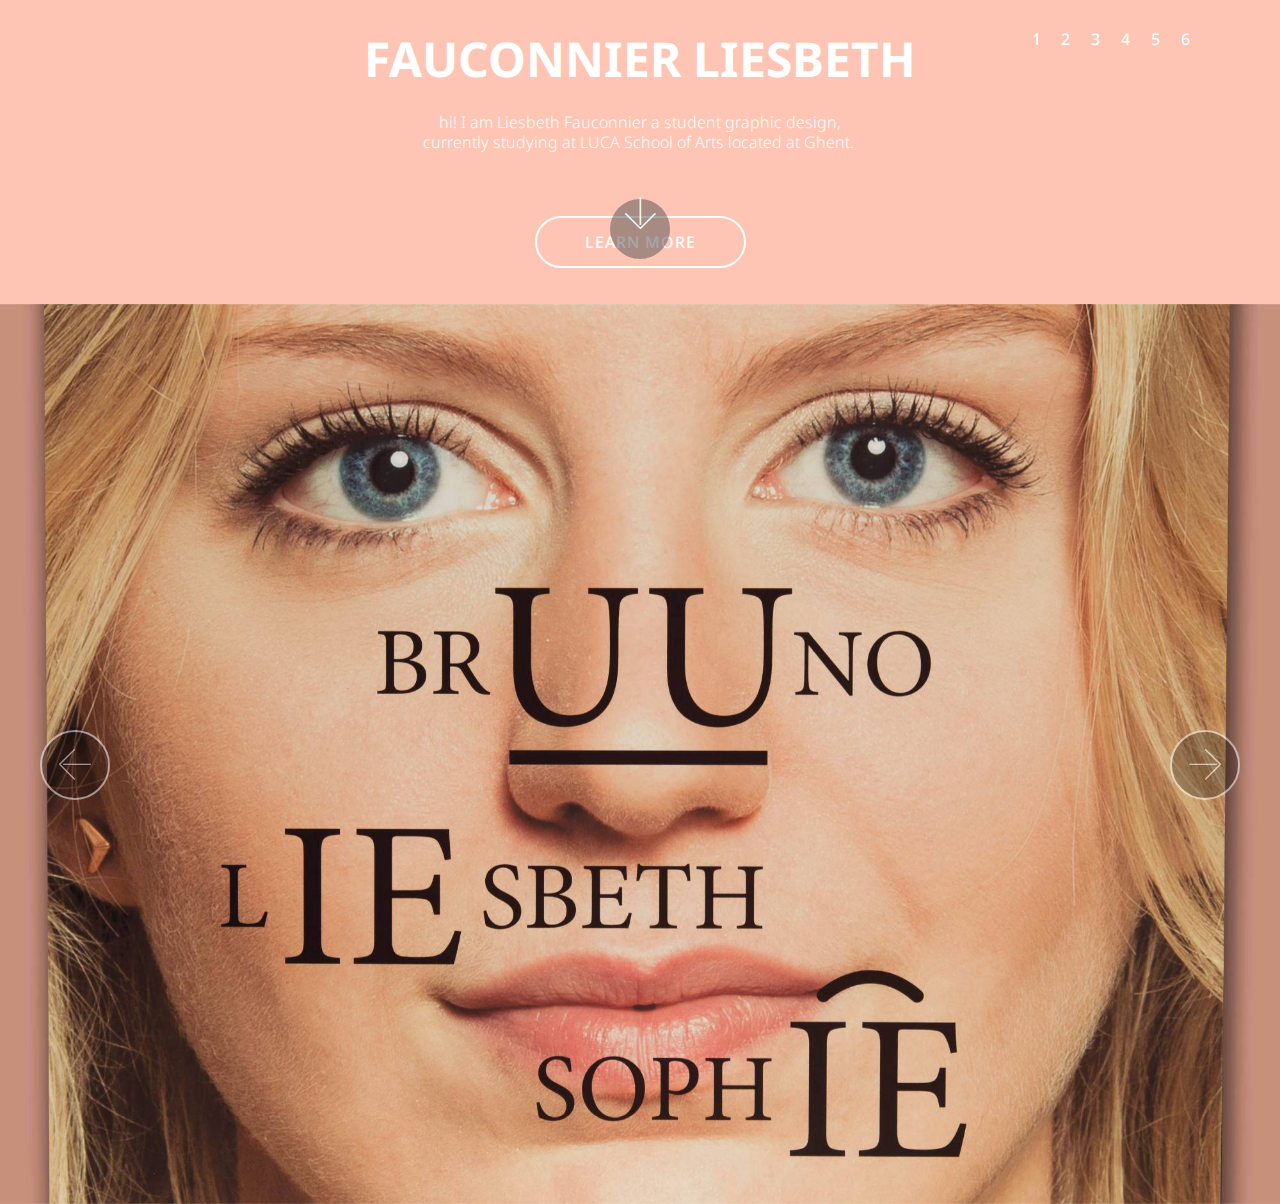
==== index.html @ c24dcfe7 "create github pages" ====
<!DOCTYPE html>
<html>
<head>
  <!-- Site made with Mobirise Website Builder v4.4.1, https://mobirise.com -->
  <meta charset="UTF-8">
  <meta http-equiv="X-UA-Compatible" content="IE=edge">
  <meta name="generator" content="Mobirise v4.4.1, mobirise.com">
  <meta name="viewport" content="width=device-width, initial-scale=1">
  <link rel="shortcut icon" href="assets/images/logo2.png" type="image/x-icon">
  <meta name="description" content="">
  <title>Home</title>
  <link rel="stylesheet" href="assets/web/assets/mobirise-icons/mobirise-icons.css">
  <link rel="stylesheet" href="assets/tether/tether.min.css">
  <link rel="stylesheet" href="assets/bootstrap/css/bootstrap.min.css">
  <link rel="stylesheet" href="assets/bootstrap/css/bootstrap-grid.min.css">
  <link rel="stylesheet" href="assets/bootstrap/css/bootstrap-reboot.min.css">
  <link rel="stylesheet" href="assets/animate.css/animate.min.css">
  <link rel="stylesheet" href="assets/dropdown/css/style.css">
  <link rel="stylesheet" href="assets/theme/css/style.css">
  <link rel="stylesheet" href="assets/mobirise/css/mbr-additional.css" type="text/css">
  
  
  
</head>
<body>
<section class="menu cid-qPySooYrEu" once="menu" id="menu2-2s" data-rv-view="5047">

    

    <nav class="navbar navbar-expand beta-menu navbar-dropdown align-items-center navbar-fixed-top navbar-toggleable-sm bg-color transparent">
        <button class="navbar-toggler navbar-toggler-right" type="button" data-toggle="collapse" data-target="#navbarSupportedContent" aria-controls="navbarSupportedContent" aria-expanded="false" aria-label="Toggle navigation">
            <div class="hamburger">
                <span></span>
                <span></span>
                <span></span>
                <span></span>
            </div>
        </button>
        <div class="menu-logo">
            <div class="navbar-brand">
                
                
            </div>
        </div>
        <div class="collapse navbar-collapse" id="navbarSupportedContent">
            <ul class="navbar-nav nav-dropdown nav-right navbar-nav-top-padding" data-app-modern-menu="true"><li class="nav-item">
                    <a class="nav-link link text-white display-4" href="https://mobirise.com">
                        1<br>
                    </a>
                </li><li class="nav-item"><a class="nav-link link text-white display-4" href="https://mobirise.com">
                        2<br>
                    </a></li><li class="nav-item"><a class="nav-link link text-white display-4" href="https://mobirise.com">
                        3<br>
                    </a></li><li class="nav-item"><a class="nav-link link text-white display-4" href="https://mobirise.com">
                        4
                    </a></li><li class="nav-item"><a class="nav-link link text-white display-4" href="https://mobirise.com">
                        5
                    </a></li><li class="nav-item"><a class="nav-link link text-white display-4" href="https://mobirise.com">
                        6<br>
                    </a></li></ul>
            
        </div>
    </nav>
</section>

<section class="engine"><a href="https://mobirise.co/f">bootstrap builder</a></section><section class="cid-qF0Z42wJJO" id="header2-15" data-rv-view="5029">

    

    

    <div class="container align-center">
        <div class="row justify-content-md-center">
            <div class="mbr-white col-md-10">
                <h1 class="mbr-section-title mbr-bold pb-3 mbr-fonts-style display-2">FAUCONNIER LIESBETH</h1>
                <h3 class="mbr-section-subtitle align-center mbr-light pb-3 mbr-fonts-style display-7">hi! I am Liesbeth Fauconnier a student graphic design,<br> currently studying at LUCA School of Arts located at Ghent.&nbsp;</h3>
                <p class="mbr-text pb-3 mbr-fonts-style display-7"></p>
                <div class="mbr-section-btn"><a class="btn btn-md btn-white-outline display-4" href="https://www.flickr.com/photos/156283811@N04/albums/72157694709828784" target="_blank">LEARN MORE</a></div>
            </div>
        </div>
    </div>
    <div class="mbr-arrow hidden-sm-down" aria-hidden="true">
        <a href="#next">
            <i class="mbri-down mbr-iconfont"></i>
        </a>
    </div>
</section>

<section class="carousel slide cid-qF0RZaVipR" data-interval="false" id="slider1-y" data-rv-view="5032">

    

    <div class="full-screen"><div class="mbr-slider slide carousel" data-pause="true" data-keyboard="false" data-ride="false" data-interval="false"><div class="carousel-inner" role="listbox"><div class="carousel-item slider-fullscreen-image" data-bg-video-slide="false" style="background-image: url(assets/images/-mg-9964-copy-2000x1333.jpg);"><div class="container container-slide"><div class="image_wrapper"><div class="mbr-overlay"></div><img src="assets/images/-mg-9964-copy-2000x1333.jpg"><div class="carousel-caption justify-content-center"><div class="col-10 align-left"><h2 class="mbr-fonts-style display-2">TRIPLYCH</h2><p class="lead mbr-text mbr-fonts-style display-7">Project 1—1st bachelor
We had to find a link that connected our group. Something we had in common or not at all it could be a trade, habbit, place.. And make a triplych about it. We found a link amongst our accents. All three of us are from diffrent regions in Belgium. Wich led us to pronouncnig each others names differently. We played with different ways of typography to highlight the accents we pronoucend 


diffrent in ours dilalects. We chose for an upclose 
frontal portrait to make a strong connection with our public. At the top of each poster we placed our regions so people could understand and try to pronounce the names like we do. We feel that our design activates the viewer and take part in the design.&nbsp;</p></div></div></div></div></div><div class="carousel-item slider-fullscreen-image active" data-bg-video-slide="false" style="background-image: url(assets/images/-mg-9955-copy-2000x3000.jpg);"><div class="container container-slide"><div class="image_wrapper"><img src="assets/images/-mg-9955-copy-2000x3000.jpg"><div class="carousel-caption justify-content-center"><div class="col-10 align-left"></div></div></div></div></div><div class="carousel-item slider-fullscreen-image" data-bg-video-slide="false" style="background-image: url(assets/images/-mg-9956-copy-2000x3000.jpg);"><div class="container container-slide"><div class="image_wrapper"><img src="assets/images/-mg-9956-copy-2000x3000.jpg"><div class="carousel-caption justify-content-center"><div class="col-10 align-right"></div></div></div></div></div><div class="carousel-item slider-fullscreen-image" data-bg-video-slide="false" style="background-image: url(assets/images/-mg-9957-copy-2000x3000.jpg);"><div class="container container-slide"><div class="image_wrapper"><img src="assets/images/-mg-9957-copy-2000x3000.jpg"><div class="carousel-caption justify-content-center"><div class="col-10 align-right"></div></div></div></div></div></div><a data-app-prevent-settings="" class="carousel-control carousel-control-prev" role="button" data-slide="prev" href="#slider1-y"><span aria-hidden="true" class="mbri-left mbr-iconfont"></span><span class="sr-only">Previous</span></a><a data-app-prevent-settings="" class="carousel-control carousel-control-next" role="button" data-slide="next" href="#slider1-y"><span aria-hidden="true" class="mbri-right mbr-iconfont"></span><span class="sr-only">Next</span></a></div></div>

</section>


  <script src="assets/web/assets/jquery/jquery.min.js"></script>
  <script src="assets/popper/popper.min.js"></script>
  <script src="assets/tether/tether.min.js"></script>
  <script src="assets/bootstrap/js/bootstrap.min.js"></script>
  <script src="assets/smooth-scroll/smooth-scroll.js"></script>
  <script src="assets/viewport-checker/jquery.viewportchecker.js"></script>
  <script src="assets/touch-swipe/jquery.touch-swipe.min.js"></script>
  <script src="assets/jquery-mb-vimeo_player/jquery.mb.vimeo_player.js"></script>
  <script src="assets/dropdown/js/script.min.js"></script>
  <script src="assets/bootstrap-carousel-swipe/bootstrap-carousel-swipe.js"></script>
  <script src="assets/jquery-mb-ytplayer/jquery.mb.ytplayer.min.js"></script>
  <script src="assets/theme/js/script.js"></script>
  <script src="assets/mobirise-slider-video/script.js"></script>
  
  
 <div id="scrollToTop" class="scrollToTop mbr-arrow-up"><a style="text-align: center;"><i class="mbri-down mbr-iconfont"></i></a></div>
    <input name="animation" type="hidden">
  </body>
</html>
---- assets/web/assets/mobirise-icons/mobirise-icons.css ----
@font-face {
  font-family: 'MobiriseIcons';
  src:  url('mobirise-icons.eot?spat4u');
  src:  url('mobirise-icons.eot?spat4u#iefix') format('embedded-opentype'),
    url('mobirise-icons.ttf?spat4u') format('truetype'),
    url('mobirise-icons.woff?spat4u') format('woff'),
    url('mobirise-icons.svg?spat4u#MobiriseIcons') format('svg');
  font-weight: normal;
  font-style: normal;
}

[class^="mbri-"], [class*=" mbri-"] {
  /* use !important to prevent issues with browser extensions that change fonts */
  font-family: MobiriseIcons !important;
  speak: none;
  font-style: normal;
  font-weight: normal;
  font-variant: normal;
  text-transform: none;
  line-height: 1;

  /* Better Font Rendering =========== */
  -webkit-font-smoothing: antialiased;
  -moz-osx-font-smoothing: grayscale;
}

.mbri-add-submenu:before {
  content: "\e900";
}
.mbri-alert:before {
  content: "\e901";
}
.mbri-align-center:before {
  content: "\e902";
}
.mbri-align-justify:before {
  content: "\e903";
}
.mbri-align-left:before {
  content: "\e904";
}
.mbri-align-right:before {
  content: "\e905";
}
.mbri-android:before {
  content: "\e906";
}
.mbri-apple:before {
  content: "\e907";
}
.mbri-arrow-down:before {
  content: "\e908";
}
.mbri-arrow-next:before {
  content: "\e909";
}
.mbri-arrow-prev:before {
  content: "\e90a";
}
.mbri-arrow-up:before {
  content: "\e90b";
}
.mbri-bold:before {
  content: "\e90c";
}
.mbri-bookmark:before {
  content: "\e90d";
}
.mbri-bootstrap:before {
  content: "\e90e";
}
.mbri-briefcase:before {
  content: "\e90f";
}
.mbri-browse:before {
  content: "\e910";
}
.mbri-bulleted-list:before {
  content: "\e911";
}
.mbri-calendar:before {
  content: "\e912";
}
.mbri-camera:before {
  content: "\e913";
}
.mbri-cart-add:before {
  content: "\e914";
}
.mbri-cart-full:before {
  content: "\e915";
}
.mbri-cash:before {
  content: "\e916";
}
.mbri-change-style:before {
  content: "\e917";
}
.mbri-chat:before {
  content: "\e918";
}
.mbri-clock:before {
  content: "\e919";
}
.mbri-close:before {
  content: "\e91a";
}
.mbri-cloud:before {
  content: "\e91b";
}
.mbri-code:before {
  content: "\e91c";
}
.mbri-contact-form:before {
  content: "\e91d";
}
.mbri-credit-card:before {
  content: "\e91e";
}
.mbri-cursor-click:before {
  content: "\e91f";
}
.mbri-cust-feedback:before {
  content: "\e920";
}
.mbri-database:before {
  content: "\e921";
}
.mbri-delivery:before {
  content: "\e922";
}
.mbri-desktop:before {
  content: "\e923";
}
.mbri-devices:before {
  content: "\e924";
}
.mbri-down:before {
  content: "\e925";
}
.mbri-download:before {
  content: "\e989";
}
.mbri-drag-n-drop:before {
  content: "\e927";
}
.mbri-drag-n-drop2:before {
  content: "\e928";
}
.mbri-edit:before {
  content: "\e929";
}
.mbri-edit2:before {
  content: "\e92a";
}
.mbri-error:before {
  content: "\e92b";
}
.mbri-extension:before {
  content: "\e92c";
}
.mbri-features:before {
  content: "\e92d";
}
.mbri-file:before {
  content: "\e92e";
}
.mbri-flag:before {
  content: "\e92f";
}
.mbri-folder:before {
  content: "\e930";
}
.mbri-gift:before {
  content: "\e931";
}
.mbri-github:before {
  content: "\e932";
}
.mbri-globe:before {
  content: "\e933";
}
.mbri-globe-2:before {
  content: "\e934";
}
.mbri-growing-chart:before {
  content: "\e935";
}
.mbri-hearth:before {
  content: "\e936";
}
.mbri-help:before {
  content: "\e937";
}
.mbri-home:before {
  content: "\e938";
}
.mbri-hot-cup:before {
  content: "\e939";
}
.mbri-idea:before {
  content: "\e93a";
}
.mbri-image-gallery:before {
  content: "\e93b";
}
.mbri-image-slider:before {
  content: "\e93c";
}
.mbri-info:before {
  content: "\e93d";
}
.mbri-italic:before {
  content: "\e93e";
}
.mbri-key:before {
  content: "\e93f";
}
.mbri-laptop:before {
  content: "\e940";
}
.mbri-layers:before {
  content: "\e941";
}
.mbri-left-right:before {
  content: "\e942";
}
.mbri-left:before {
  content: "\e943";
}
.mbri-letter:before {
  content: "\e944";
}
.mbri-like:before {
  content: "\e945";
}
.mbri-link:before {
  content: "\e946";
}
.mbri-lock:before {
  content: "\e947";
}
.mbri-login:before {
  content: "\e948";
}
.mbri-logout:before {
  content: "\e949";
}
.mbri-magic-stick:before {
  content: "\e94a";
}
.mbri-map-pin:before {
  content: "\e94b";
}
.mbri-menu:before {
  content: "\e94c";
}
.mbri-mobile:before {
  content: "\e94d";
}
.mbri-mobile2:before {
  content: "\e94e";
}
.mbri-mobirise:before {
  content: "\e94f";
}
.mbri-more-horizontal:before {
  content: "\e950";
}
.mbri-more-vertical:before {
  content: "\e951";
}
.mbri-music:before {
  content: "\e952";
}
.mbri-new-file:before {
  content: "\e953";
}
.mbri-numbered-list:before {
  content: "\e954";
}
.mbri-opened-folder:before {
  content: "\e955";
}
.mbri-pages:before {
  content: "\e956";
}
.mbri-paper-plane:before {
  content: "\e957";
}
.mbri-paperclip:before {
  content: "\e958";
}
.mbri-photo:before {
  content: "\e959";
}
.mbri-photos:before {
  content: "\e95a";
}
.mbri-pin:before {
  content: "\e95b";
}
.mbri-play:before {
  content: "\e95c";
}
.mbri-plus:before {
  content: "\e95d";
}
.mbri-preview:before {
  content: "\e95e";
}
.mbri-print:before {
  content: "\e95f";
}
.mbri-protect:before {
  content: "\e960";
}
.mbri-question:before {
  content: "\e961";
}
.mbri-quote-left:before {
  content: "\e962";
}
.mbri-quote-right:before {
  content: "\e963";
}
.mbri-refresh:before {
  content: "\e964";
}
.mbri-responsive:before {
  content: "\e965";
}
.mbri-right:before {
  content: "\e966";
}
.mbri-rocket:before {
  content: "\e967";
}
.mbri-sad-face:before {
  content: "\e968";
}
.mbri-sale:before {
  content: "\e969";
}
.mbri-save:before {
  content: "\e96a";
}
.mbri-search:before {
  content: "\e96b";
}
.mbri-setting:before {
  content: "\e96c";
}
.mbri-setting2:before {
  content: "\e96d";
}
.mbri-setting3:before {
  content: "\e96e";
}
.mbri-share:before {
  content: "\e96f";
}
.mbri-shopping-bag:before {
  content: "\e970";
}
.mbri-shopping-basket:before {
  content: "\e971";
}
.mbri-shopping-cart:before {
  content: "\e972";
}
.mbri-sites:before {
  content: "\e973";
}
.mbri-smile-face:before {
  content: "\e974";
}
.mbri-speed:before {
  content: "\e975";
}
.mbri-star:before {
  content: "\e976";
}
.mbri-success:before {
  content: "\e977";
}
.mbri-sun:before {
  content: "\e978";
}
.mbri-sun2:before {
  content: "\e979";
}
.mbri-tablet:before {
  content: "\e97a";
}
.mbri-tablet-vertical:before {
  content: "\e97b";
}
.mbri-target:before {
  content: "\e97c";
}
.mbri-timer:before {
  content: "\e97d";
}
.mbri-to-ftp:before {
  content: "\e97e";
}
.mbri-to-local-drive:before {
  content: "\e97f";
}
.mbri-touch-swipe:before {
  content: "\e980";
}
.mbri-touch:before {
  content: "\e981";
}
.mbri-trash:before {
  content: "\e982";
}
.mbri-underline:before {
  content: "\e983";
}
.mbri-unlink:before {
  content: "\e984";
}
.mbri-unlock:before {
  content: "\e985";
}
.mbri-up-down:before {
  content: "\e986";
}
.mbri-up:before {
  content: "\e987";
}
.mbri-update:before {
  content: "\e988";
}
.mbri-upload:before {
 content: "\e926"; 
}
.mbri-user:before {
  content: "\e98a";
}
.mbri-user2:before {
  content: "\e98b";
}
.mbri-users:before {
  content: "\e98c";
}
.mbri-video:before {
  content: "\e98d";
}
.mbri-video-play:before {
  content: "\e98e";
}
.mbri-watch:before {
  content: "\e98f";
}
.mbri-website-theme:before {
  content: "\e990";
}
.mbri-wifi:before {
  content: "\e991";
}
.mbri-windows:before {
  content: "\e992";
}
.mbri-zoom-out:before {
  content: "\e993";
}
.mbri-redo:before {
  content: "\e994";
}
.mbri-undo:before {
  content: "\e995";
}
---- assets/dropdown/css/style.css ----
.navbar-dropdown {
  left: 0;
  padding: 0;
  position: absolute;
  right: 0;
  top: 0;
  transition: all 0.45s ease;
  z-index: 1030;
  background: #282828; }
  .navbar-dropdown .navbar-logo {
    margin-right: 0.8rem;
    transition: margin 0.3s ease-in-out;
    vertical-align: middle; }
    .navbar-dropdown .navbar-logo img {
      height: 3.125rem;
      transition: all 0.3s ease-in-out; }
    .navbar-dropdown .navbar-logo.mbr-iconfont {
      font-size: 3.125rem;
      line-height: 3.125rem; }
  .navbar-dropdown .navbar-caption {
    font-weight: 700;
    white-space: normal;
    vertical-align: -4px;
    line-height: 3.125rem !important; }
    .navbar-dropdown .navbar-caption, .navbar-dropdown .navbar-caption:hover {
      color: inherit;
      text-decoration: none; }
  .navbar-dropdown .mbr-iconfont + .navbar-caption {
    vertical-align: -1px; }
  .navbar-dropdown.navbar-fixed-top {
    position: fixed; }
  .navbar-dropdown .navbar-brand span {
    vertical-align: -4px; }
  .navbar-dropdown.bg-color.transparent {
    background: none; }
  .navbar-dropdown.navbar-short .navbar-brand {
    padding: 0.625rem 0; }
    .navbar-dropdown.navbar-short .navbar-brand span {
      vertical-align: -1px; }
  .navbar-dropdown.navbar-short .navbar-caption {
    line-height: 2.375rem !important;
    vertical-align: -2px; }
  .navbar-dropdown.navbar-short .navbar-logo {
    margin-right: 0.5rem; }
    .navbar-dropdown.navbar-short .navbar-logo img {
      height: 2.375rem; }
    .navbar-dropdown.navbar-short .navbar-logo.mbr-iconfont {
      font-size: 2.375rem;
      line-height: 2.375rem; }
  .navbar-dropdown.navbar-short .mbr-table-cell {
    height: 3.625rem; }
  .navbar-dropdown .navbar-close {
    left: 0.6875rem;
    position: fixed;
    top: 0.75rem;
    z-index: 1000; }
  .navbar-dropdown .hamburger-icon {
    content: "";
    display: inline-block;
    vertical-align: middle;
    width: 16px;
    -webkit-box-shadow: 0 -6px 0 1px #282828,0 0 0 1px #282828,0 6px 0 1px #282828;
    -moz-box-shadow: 0 -6px 0 1px #282828,0 0 0 1px #282828,0 6px 0 1px #282828;
    box-shadow: 0 -6px 0 1px #282828,0 0 0 1px #282828,0 6px 0 1px #282828; }

.dropdown-menu .dropdown-toggle[data-toggle="dropdown-submenu"]::after {
  border-bottom: 0.35em solid transparent;
  border-left: 0.35em solid;
  border-right: 0;
  border-top: 0.35em solid transparent;
  margin-left: 0.3rem; }

.dropdown-menu .dropdown-item:focus {
  outline: 0; }

.nav-dropdown {
  font-size: 0.75rem;
  font-weight: 500;
  height: auto !important; }
  .nav-dropdown .nav-btn {
    padding-left: 1rem; }
  .nav-dropdown .link {
    margin: .667em 1.667em;
    font-weight: 500;
    padding: 0;
    transition: color .2s ease-in-out; }
    .nav-dropdown .link.dropdown-toggle {
      margin-right: 2.583em; }
      .nav-dropdown .link.dropdown-toggle::after {
        margin-left: .25rem;
        border-top: 0.35em solid;
        border-right: 0.35em solid transparent;
        border-left: 0.35em solid transparent;
        border-bottom: 0; }
      .nav-dropdown .link.dropdown-toggle[aria-expanded="true"] {
        margin: 0;
        padding: 0.667em 3.263em  0.667em 1.667em; }
  .nav-dropdown .link::after,
  .nav-dropdown .dropdown-item::after {
    color: inherit; }
  .nav-dropdown .btn {
    font-size: 0.75rem;
    font-weight: 700;
    letter-spacing: 0;
    margin-bottom: 0;
    padding-left: 1.25rem;
    padding-right: 1.25rem; }
  .nav-dropdown .dropdown-menu {
    border-radius: 0;
    border: 0;
    left: 0;
    margin: 0;
    padding-bottom: 1.25rem;
    padding-top: 1.25rem;
    position: relative; }
  .nav-dropdown .dropdown-submenu {
    margin-left: 0.125rem;
    top: 0; }
  .nav-dropdown .dropdown-item {
    font-weight: 500;
    line-height: 2;
    padding: 0.3846em 4.615em 0.3846em 1.5385em;
    position: relative;
    transition: color .2s ease-in-out, background-color .2s ease-in-out; }
    .nav-dropdown .dropdown-item::after {
      margin-top: -0.3077em;
      position: absolute;
      right: 1.1538em;
      top: 50%; }
    .nav-dropdown .dropdown-item:focus, .nav-dropdown .dropdown-item:hover {
      background: none; }

@media (max-width: 767px) {
  .nav-dropdown.navbar-toggleable-sm {
    bottom: 0;
    display: none;
    left: 0;
    overflow-x: hidden;
    position: fixed;
    top: 0;
    transform: translateX(-100%);
    -ms-transform: translateX(-100%);
    -webkit-transform: translateX(-100%);
    width: 18.75rem;
    z-index: 999; } }
.nav-dropdown.navbar-toggleable-xl {
  bottom: 0;
  display: none;
  left: 0;
  overflow-x: hidden;
  position: fixed;
  top: 0;
  transform: translateX(-100%);
  -ms-transform: translateX(-100%);
  -webkit-transform: translateX(-100%);
  width: 18.75rem;
  z-index: 999; }

.nav-dropdown-sm {
  display: block !important;
  overflow-x: hidden;
  overflow: auto;
  padding-top: 3.875rem; }
  .nav-dropdown-sm::after {
    content: "";
    display: block;
    height: 3rem;
    width: 100%; }
  .nav-dropdown-sm.collapse.in ~ .navbar-close {
    display: block !important; }
  .nav-dropdown-sm.collapsing, .nav-dropdown-sm.collapse.in {
    transform: translateX(0);
    -ms-transform: translateX(0);
    -webkit-transform: translateX(0);
    transition: all 0.25s ease-out;
    -webkit-transition: all 0.25s ease-out;
    background: #282828; }
  .nav-dropdown-sm.collapsing[aria-expanded="false"] {
    transform: translateX(-100%);
    -ms-transform: translateX(-100%);
    -webkit-transform: translateX(-100%); }
  .nav-dropdown-sm .nav-item {
    display: block;
    margin-left: 0 !important;
    padding-left: 0; }
  .nav-dropdown-sm .link,
  .nav-dropdown-sm .dropdown-item {
    border-top: 1px dotted rgba(255, 255, 255, 0.1);
    font-size: 0.8125rem;
    line-height: 1.6;
    margin: 0 !important;
    padding: 0.875rem 2.4rem 0.875rem 1.5625rem !important;
    position: relative;
    white-space: normal; }
    .nav-dropdown-sm .link:focus, .nav-dropdown-sm .link:hover,
    .nav-dropdown-sm .dropdown-item:focus,
    .nav-dropdown-sm .dropdown-item:hover {
      background: rgba(0, 0, 0, 0.2) !important;
      color: #c0a375; }
  .nav-dropdown-sm .nav-btn {
    position: relative;
    padding: 1.5625rem 1.5625rem 0 1.5625rem; }
    .nav-dropdown-sm .nav-btn::before {
      border-top: 1px dotted rgba(255, 255, 255, 0.1);
      content: "";
      left: 0;
      position: absolute;
      top: 0;
      width: 100%; }
    .nav-dropdown-sm .nav-btn + .nav-btn {
      padding-top: 0.625rem; }
      .nav-dropdown-sm .nav-btn + .nav-btn::before {
        display: none; }
  .nav-dropdown-sm .btn {
    padding: 0.625rem 0; }
  .nav-dropdown-sm .dropdown-toggle[data-toggle="dropdown-submenu"]::after {
    margin-left: .25rem;
    border-top: 0.35em solid;
    border-right: 0.35em solid transparent;
    border-left: 0.35em solid transparent;
    border-bottom: 0; }
  .nav-dropdown-sm .dropdown-toggle[data-toggle="dropdown-submenu"][aria-expanded="true"]::after {
    border-top: 0;
    border-right: 0.35em solid transparent;
    border-left: 0.35em solid transparent;
    border-bottom: 0.35em solid; }
  .nav-dropdown-sm .dropdown-menu {
    margin: 0;
    padding: 0;
    position: relative;
    top: 0;
    left: 0;
    width: 100%;
    border: 0;
    float: none;
    border-radius: 0;
    background: none; }
  .nav-dropdown-sm .dropdown-submenu {
    left: 100%;
    margin-left: 0.125rem;
    margin-top: -1.25rem;
    top: 0; }

.navbar-toggleable-sm .nav-dropdown .dropdown-menu {
  position: absolute; }

.navbar-toggleable-sm .nav-dropdown .dropdown-submenu {
  left: 100%;
  margin-left: 0.125rem;
  margin-top: -1.25rem;
  top: 0; }

.navbar-toggleable-sm.opened .nav-dropdown .dropdown-menu {
  position: relative; }

.navbar-toggleable-sm.opened .nav-dropdown .dropdown-submenu {
  left: 0;
  margin-left: 00rem;
  margin-top: 0rem;
  top: 0; }

.is-builder .nav-dropdown.collapsing {
  transition: none !important; }

/*# sourceMappingURL=style.css.map */
---- assets/theme/css/style.css ----
/*!
 * Mobirise v4 theme (https://mobirise.com/)
 * Copyright 2017 Mobirise
 */
section {
  background-color: #eeeeee; }

section,
.container,
.container-fluid {
  position: relative;
  word-wrap: break-word; }

a.mbr-iconfont:hover {
  text-decoration: none; }

.article .lead p, .article .lead ul, .article .lead ol, .article .lead pre, .article .lead blockquote {
  margin-bottom: 0; }

a {
  font-style: normal;
  font-weight: 400;
  cursor: pointer; }
  a, a:hover {
    text-decoration: none; }

figure {
  margin-bottom: 0; }

body {
  color: #232323; }

h1, h2, h3, h4, h5, h6,
.h1, .h2, .h3, .h4, .h5, .h6,
.display-1, .display-2, .display-3, .display-4 {
  line-height: 1;
  word-break: break-word;
  word-wrap: break-word; }

b, strong {
  font-weight: bold; }

blockquote {
  padding: 10px 0 10px 20px;
  position: relative;
  border-left: 2px solid;
  border-color: #ff3366; }

input:-webkit-autofill, input:-webkit-autofill:hover, input:-webkit-autofill:focus, input:-webkit-autofill:active {
  transition-delay: 9999s;
  transition-property: background-color, color; }

textarea[type="hidden"] {
  display: none; }

body {
  position: relative; }

section {
  background-position: 50% 50%;
  background-repeat: no-repeat;
  background-size: cover; }
  section .mbr-background-video,
  section .mbr-background-video-preview {
    position: absolute;
    bottom: 0;
    left: 0;
    right: 0;
    top: 0; }

.hidden {
  visibility: hidden; }

.mbr-z-index20 {
  z-index: 20; }

/*! Base colors */
.mbr-white {
  color: #ffffff; }

.mbr-black {
  color: #000000; }

.mbr-bg-white {
  background-color: #ffffff; }

.mbr-bg-black {
  background-color: #000000; }

/*! Text-aligns */
.align-left {
  text-align: left; }

.align-center {
  text-align: center; }

.align-right {
  text-align: right; }

@media (max-width: 767px) {
  .align-left, .align-center, .align-right, .mbr-section-btn, .mbr-section-title {
    text-align: center; } }
/*! Font-weight  */
.mbr-light {
  font-weight: 300; }

.mbr-regular {
  font-weight: 400; }

.mbr-semibold {
  font-weight: 500; }

.mbr-bold {
  font-weight: 700; }

/*! Media  */
.media-size-item {
  -webkit-flex: 1 1 auto;
  -moz-flex: 1 1 auto;
  -ms-flex: 1 1 auto;
  -o-flex: 1 1 auto;
  flex: 1 1 auto; }

.media-content {
  -webkit-flex-basis: 100%;
  flex-basis: 100%; }

.media-container-row {
  display: -ms-flexbox;
  display: -webkit-flex;
  display: flex;
  -webkit-flex-direction: row;
  -ms-flex-direction: row;
  flex-direction: row;
  -webkit-flex-wrap: wrap;
  -ms-flex-wrap: wrap;
  flex-wrap: wrap;
  -webkit-justify-content: center;
  -ms-flex-pack: center;
  justify-content: center;
  -webkit-align-content: center;
  -ms-flex-line-pack: center;
  align-content: center;
  -webkit-align-items: start;
  -ms-flex-align: start;
  align-items: start; }
  .media-container-row .media-size-item {
    width: 400px; }

.media-container-column {
  display: -ms-flexbox;
  display: -webkit-flex;
  display: flex;
  -webkit-flex-direction: column;
  -ms-flex-direction: column;
  flex-direction: column;
  -webkit-flex-wrap: wrap;
  -ms-flex-wrap: wrap;
  flex-wrap: wrap;
  -webkit-justify-content: center;
  -ms-flex-pack: center;
  justify-content: center;
  -webkit-align-content: center;
  -ms-flex-line-pack: center;
  align-content: center;
  -webkit-align-items: stretch;
  -ms-flex-align: stretch;
  align-items: stretch; }
  .media-container-column > * {
    width: 100%; }

@media (min-width: 992px) {
  .media-container-row {
    -webkit-flex-wrap: nowrap;
    -ms-flex-wrap: nowrap;
    flex-wrap: nowrap; } }
figure {
  overflow: hidden; }

figure[mbr-media-size] {
  transition: width 0.1s; }

.mbr-figure img, .mbr-figure iframe {
  display: block;
  width: 100%; }

.card {
  background-color: transparent;
  border: none; }

.card-img {
  text-align: center;
  flex-shrink: 0; }

.media {
  max-width: 100%;
  margin: 0 auto; }

.mbr-figure {
  -ms-flex-item-align: center;
  -ms-grid-row-align: center;
  -webkit-align-self: center;
  align-self: center; }

.media-container > div {
  max-width: 100%; }

.mbr-figure img, .card-img img {
  width: 100%; }

@media (max-width: 991px) {
  .media-size-item {
    width: auto !important; }

  .media {
    width: auto; }

  .mbr-figure {
    width: 100% !important; } }
/*! Buttons */
.mbr-section-btn {
  margin-left: -.25rem;
  margin-right: -.25rem;
  font-size: 0; }

nav .mbr-section-btn {
  margin-left: 0rem;
  margin-right: 0rem; }

/*! Btn icon margin */
.btn .mbr-iconfont, .btn.btn-sm .mbr-iconfont {
  cursor: pointer;
  margin-right: 0.5rem; }

.btn.btn-md .mbr-iconfont, .btn.btn-md .mbr-iconfont {
  margin-right: 0.8rem; }

.mbr-regular {
  font-weight: 400; }

.mbr-semibold {
  font-weight: 500; }

.mbr-bold {
  font-weight: 700; }

[type="submit"] {
  -webkit-appearance: none; }

/*! Full-screen */
.mbr-fullscreen .mbr-overlay {
  min-height: 100vh; }

.mbr-fullscreen {
  display: flex;
  display: -webkit-flex;
  display: -moz-flex;
  display: -ms-flex;
  display: -o-flex;
  align-items: center;
  -webkit-align-items: center;
  min-height: 100vh;
  padding-top: 3rem;
  padding-bottom: 3rem; }

/*! Map */
.map {
  height: 25rem;
  position: relative; }
  .map iframe {
    width: 100%;
    height: 100%; }

/* Form */
.form-asterisk {
  font-family: initial;
  position: absolute;
  top: -2px;
  font-weight: normal; }

/*! Scroll to top arrow */
.mbr-arrow-up {
  bottom: 25px;
  right: 90px;
  position: fixed;
  text-align: right;
  z-index: 5000;
  color: #ffffff;
  font-size: 32px;
  transform: rotate(180deg);
  -webkit-transform: rotate(180deg); }

.mbr-arrow-up a {
  background: rgba(0, 0, 0, 0.2);
  border-radius: 3px;
  color: #fff;
  display: inline-block;
  height: 60px;
  width: 60px;
  outline-style: none !important;
  position: relative;
  text-decoration: none;
  transition: all .3s ease-in-out;
  cursor: pointer;
  text-align: center; }
  .mbr-arrow-up a:hover {
    background-color: rgba(0, 0, 0, 0.4); }
  .mbr-arrow-up a i {
    line-height: 60px; }

.mbr-arrow-up-icon {
  display: block;
  color: #fff; }

.mbr-arrow-up-icon::before {
  content: "\203a";
  display: inline-block;
  font-family: serif;
  font-size: 32px;
  line-height: 1;
  font-style: normal;
  position: relative;
  top: 6px;
  left: -4px;
  -webkit-transform: rotate(-90deg);
  transform: rotate(-90deg); }

/*! Arrow Down */
.mbr-arrow {
  position: absolute;
  bottom: 45px;
  left: 50%;
  width: 60px;
  height: 60px;
  cursor: pointer;
  background-color: rgba(80, 80, 80, 0.5);
  border-radius: 50%;
  -webkit-transform: translateX(-50%);
  transform: translateX(-50%); }
  .mbr-arrow > a {
    display: inline-block;
    text-decoration: none;
    outline-style: none;
    -webkit-animation: arrowdown 1.7s ease-in-out infinite;
    animation: arrowdown 1.7s ease-in-out infinite; }
    .mbr-arrow > a > i {
      position: absolute;
      top: -2px;
      left: 15px;
      font-size: 2rem; }

@keyframes arrowdown {
  0% {
    transform: translateY(0px);
    -webkit-transform: translateY(0px); }
  50% {
    transform: translateY(-5px);
    -webkit-transform: translateY(-5px); }
  100% {
    transform: translateY(0px);
    -webkit-transform: translateY(0px); } }
@-webkit-keyframes arrowdown {
  0% {
    transform: translateY(0px);
    -webkit-transform: translateY(0px); }
  50% {
    transform: translateY(-5px);
    -webkit-transform: translateY(-5px); }
  100% {
    transform: translateY(0px);
    -webkit-transform: translateY(0px); } }
@media (max-width: 500px) {
  .mbr-arrow-up {
    left: 50%;
    right: auto;
    transform: translateX(-50%) rotate(180deg);
    -webkit-transform: translateX(-50%) rotate(180deg); } }
/*Gradients animation*/
@keyframes gradient-animation {
  from {
    background-position: 0% 100%;
    animation-timing-function: ease-in-out; }
  to {
    background-position: 100% 0%;
    animation-timing-function: ease-in-out; } }
@-webkit-keyframes gradient-animation {
  from {
    background-position: 0% 100%;
    animation-timing-function: ease-in-out; }
  to {
    background-position: 100% 0%;
    animation-timing-function: ease-in-out; } }
.bg-gradient {
  background-size: 200% 200%;
  animation: gradient-animation 5s infinite alternate;
  -webkit-animation: gradient-animation 5s infinite alternate; }

.menu .navbar-brand {
  display: -webkit-flex; }
  .menu .navbar-brand span {
    display: flex;
    display: -webkit-flex; }
  .menu .navbar-brand .navbar-caption-wrap {
    display: -webkit-flex; }
  .menu .navbar-brand .navbar-logo img {
    display: -webkit-flex; }
@media (min-width: 768px) and (max-width: 991px) {
  .menu .navbar-toggleable-sm .navbar-nav {
    display: -webkit-box;
    display: -webkit-flex;
    display: -ms-flexbox; } }
@media (min-width: 992px) {
  .menu .navbar-nav.nav-dropdown {
    display: -webkit-flex; }
  .menu .navbar-toggleable-sm .navbar-collapse {
    display: -webkit-flex !important; } }

/*# sourceMappingURL=style.css.map */
.engine {
	position: absolute;
	text-indent: -2400px;
	text-align: center;
	padding: 0;
	top: 0;
	left: -2400px;
}
---- assets/mobirise/css/mbr-additional.css ----
@import url(https://fonts.googleapis.com/css?family=Noto+Sans:400,400i,700,700i);





body {
  font-style: normal;
  line-height: 1.5;
}
.mbr-section-title {
  font-style: normal;
  line-height: 1.2;
}
.mbr-section-subtitle {
  line-height: 1.3;
}
.mbr-text {
  font-style: normal;
  line-height: 1.6;
}
.display-1 {
  font-family: 'Noto Sans', sans-serif;
  font-size: 4.25rem;
}
.display-1 > .mbr-iconfont {
  font-size: 6.8rem;
}
.display-2 {
  font-family: 'Noto Sans', sans-serif;
  font-size: 3rem;
}
.display-2 > .mbr-iconfont {
  font-size: 4.8rem;
}
.display-4 {
  font-family: 'Noto Sans', sans-serif;
  font-size: 1rem;
}
.display-4 > .mbr-iconfont {
  font-size: 1.6rem;
}
.display-5 {
  font-family: 'Noto Sans', sans-serif;
  font-size: 2.5rem;
}
.display-5 > .mbr-iconfont {
  font-size: 4rem;
}
.display-7 {
  font-family: 'Noto Sans', sans-serif;
  font-size: 1rem;
}
.display-7 > .mbr-iconfont {
  font-size: 1.6rem;
}
/* ---- Fluid typography for mobile devices ---- */
/* 1.4 - font scale ratio ( bootstrap == 1.42857 ) */
/* 100vw - current viewport width */
/* (48 - 20)  48 == 48rem == 768px, 20 == 20rem == 320px(minimal supported viewport) */
/* 0.65 - min scale variable, may vary */
@media (max-width: 768px) {
  .display-1 {
    font-size: 3.4rem;
    font-size: calc( 2.1374999999999997rem + (4.25 - 2.1374999999999997) * ((100vw - 20rem) / (48 - 20)));
    line-height: calc( 1.4 * (2.1374999999999997rem + (4.25 - 2.1374999999999997) * ((100vw - 20rem) / (48 - 20))));
  }
  .display-2 {
    font-size: 2.4rem;
    font-size: calc( 1.7rem + (3 - 1.7) * ((100vw - 20rem) / (48 - 20)));
    line-height: calc( 1.4 * (1.7rem + (3 - 1.7) * ((100vw - 20rem) / (48 - 20))));
  }
  .display-4 {
    font-size: 0.8rem;
    font-size: calc( 1rem + (1 - 1) * ((100vw - 20rem) / (48 - 20)));
    line-height: calc( 1.4 * (1rem + (1 - 1) * ((100vw - 20rem) / (48 - 20))));
  }
  .display-5 {
    font-size: 2rem;
    font-size: calc( 1.525rem + (2.5 - 1.525) * ((100vw - 20rem) / (48 - 20)));
    line-height: calc( 1.4 * (1.525rem + (2.5 - 1.525) * ((100vw - 20rem) / (48 - 20))));
  }
}
/* Buttons */
.btn {
  font-weight: 500;
  border-width: 2px;
  font-style: normal;
  letter-spacing: 1px;
  margin: .4rem .8rem;
  white-space: normal;
  -webkit-transition: all 0.3s ease-in-out;
  -moz-transition: all 0.3s ease-in-out;
  transition: all 0.3s ease-in-out;
  padding: 1rem 3rem;
  border-radius: 3px;
  display: inline-flex;
  align-items: center;
  justify-content: center;
  word-break: break-word;
}
.btn-sm {
  font-weight: 500;
  letter-spacing: 1px;
  -webkit-transition: all 0.3s ease-in-out;
  -moz-transition: all 0.3s ease-in-out;
  transition: all 0.3s ease-in-out;
  padding: 0.6rem 1.5rem;
  border-radius: 3px;
}
.btn-md {
  font-weight: 500;
  letter-spacing: 1px;
  margin: .4rem .8rem !important;
  -webkit-transition: all 0.3s ease-in-out;
  -moz-transition: all 0.3s ease-in-out;
  transition: all 0.3s ease-in-out;
  padding: 1rem 3rem;
  border-radius: 3px;
}
.btn-lg {
  font-weight: 500;
  letter-spacing: 1px;
  margin: .4rem .8rem !important;
  -webkit-transition: all 0.3s ease-in-out;
  -moz-transition: all 0.3s ease-in-out;
  transition: all 0.3s ease-in-out;
  padding: 1.2rem 3.2rem;
  border-radius: 3px;
}
.bg-primary {
  background-color: #000000 !important;
}
.bg-success {
  background-color: #f7ed4a !important;
}
.bg-info {
  background-color: #82786e !important;
}
.bg-warning {
  background-color: #879a9f !important;
}
.bg-danger {
  background-color: #b1a374 !important;
}
.btn-primary,
.btn-primary:active {
  background-color: #000000;
  border-color: #000000;
  color: #ffffff;
}
.btn-primary:hover,
.btn-primary:focus,
.btn-primary.focus,
.btn-primary.active {
  color: #ffffff;
  background-color: #000000;
  border-color: #000000;
}
.btn-primary.disabled,
.btn-primary:disabled {
  color: #ffffff !important;
  background-color: #000000 !important;
  border-color: #000000 !important;
}
.btn-secondary,
.btn-secondary:active {
  background-color: #ff3366;
  border-color: #ff3366;
  color: #ffffff;
}
.btn-secondary:hover,
.btn-secondary:focus,
.btn-secondary.focus,
.btn-secondary.active {
  color: #ffffff;
  background-color: #e50039;
  border-color: #e50039;
}
.btn-secondary.disabled,
.btn-secondary:disabled {
  color: #ffffff !important;
  background-color: #e50039 !important;
  border-color: #e50039 !important;
}
.btn-info,
.btn-info:active {
  background-color: #82786e;
  border-color: #82786e;
  color: #ffffff;
}
.btn-info:hover,
.btn-info:focus,
.btn-info.focus,
.btn-info.active {
  color: #ffffff;
  background-color: #59524b;
  border-color: #59524b;
}
.btn-info.disabled,
.btn-info:disabled {
  color: #ffffff !important;
  background-color: #59524b !important;
  border-color: #59524b !important;
}
.btn-success,
.btn-success:active {
  background-color: #f7ed4a;
  border-color: #f7ed4a;
  color: #ffffff;
}
.btn-success:hover,
.btn-success:focus,
.btn-success.focus,
.btn-success.active {
  color: #ffffff;
  background-color: #eadd0a;
  border-color: #eadd0a;
}
.btn-success.disabled,
.btn-success:disabled {
  color: #ffffff !important;
  background-color: #eadd0a !important;
  border-color: #eadd0a !important;
}
.btn-warning,
.btn-warning:active {
  background-color: #879a9f;
  border-color: #879a9f;
  color: #ffffff;
}
.btn-warning:hover,
.btn-warning:focus,
.btn-warning.focus,
.btn-warning.active {
  color: #ffffff;
  background-color: #617479;
  border-color: #617479;
}
.btn-warning.disabled,
.btn-warning:disabled {
  color: #ffffff !important;
  background-color: #617479 !important;
  border-color: #617479 !important;
}
.btn-danger,
.btn-danger:active {
  background-color: #b1a374;
  border-color: #b1a374;
  color: #ffffff;
}
.btn-danger:hover,
.btn-danger:focus,
.btn-danger.focus,
.btn-danger.active {
  color: #ffffff;
  background-color: #8b7d4e;
  border-color: #8b7d4e;
}
.btn-danger.disabled,
.btn-danger:disabled {
  color: #ffffff !important;
  background-color: #8b7d4e !important;
  border-color: #8b7d4e !important;
}
.btn-white {
  color: #333333 !important;
}
.btn-white,
.btn-white:active {
  background-color: #ffffff;
  border-color: #ffffff;
  color: #ffffff;
}
.btn-white:hover,
.btn-white:focus,
.btn-white.focus,
.btn-white.active {
  color: #ffffff;
  background-color: #d4d4d4;
  border-color: #d4d4d4;
}
.btn-white.disabled,
.btn-white:disabled {
  color: #ffffff !important;
  background-color: #d4d4d4 !important;
  border-color: #d4d4d4 !important;
}
.btn-black,
.btn-black:active {
  background-color: #333333;
  border-color: #333333;
  color: #ffffff;
}
.btn-black:hover,
.btn-black:focus,
.btn-black.focus,
.btn-black.active {
  color: #ffffff;
  background-color: #0d0d0d;
  border-color: #0d0d0d;
}
.btn-black.disabled,
.btn-black:disabled {
  color: #ffffff !important;
  background-color: #0d0d0d !important;
  border-color: #0d0d0d !important;
}
.btn-primary-outline,
.btn-primary-outline:active {
  background: none;
  border-color: #000000;
  color: #000000;
}
.btn-primary-outline:hover,
.btn-primary-outline:focus,
.btn-primary-outline.focus,
.btn-primary-outline.active {
  color: #ffffff;
  background-color: #000000;
  border-color: #000000;
}
.btn-primary-outline.disabled,
.btn-primary-outline:disabled {
  color: #ffffff !important;
  background-color: #000000 !important;
  border-color: #000000 !important;
}
.btn-secondary-outline,
.btn-secondary-outline:active {
  background: none;
  border-color: #cc0033;
  color: #cc0033;
}
.btn-secondary-outline:hover,
.btn-secondary-outline:focus,
.btn-secondary-outline.focus,
.btn-secondary-outline.active {
  color: #ffffff;
  background-color: #ff3366;
  border-color: #ff3366;
}
.btn-secondary-outline.disabled,
.btn-secondary-outline:disabled {
  color: #ffffff !important;
  background-color: #ff3366 !important;
  border-color: #ff3366 !important;
}
.btn-info-outline,
.btn-info-outline:active {
  background: none;
  border-color: #4b453f;
  color: #4b453f;
}
.btn-info-outline:hover,
.btn-info-outline:focus,
.btn-info-outline.focus,
.btn-info-outline.active {
  color: #ffffff;
  background-color: #82786e;
  border-color: #82786e;
}
.btn-info-outline.disabled,
.btn-info-outline:disabled {
  color: #ffffff !important;
  background-color: #82786e !important;
  border-color: #82786e !important;
}
.btn-success-outline,
.btn-success-outline:active {
  background: none;
  border-color: #d2c609;
  color: #d2c609;
}
.btn-success-outline:hover,
.btn-success-outline:focus,
.btn-success-outline.focus,
.btn-success-outline.active {
  color: #ffffff;
  background-color: #f7ed4a;
  border-color: #f7ed4a;
}
.btn-success-outline.disabled,
.btn-success-outline:disabled {
  color: #ffffff !important;
  background-color: #f7ed4a !important;
  border-color: #f7ed4a !important;
}
.btn-warning-outline,
.btn-warning-outline:active {
  background: none;
  border-color: #55666b;
  color: #55666b;
}
.btn-warning-outline:hover,
.btn-warning-outline:focus,
.btn-warning-outline.focus,
.btn-warning-outline.active {
  color: #ffffff;
  background-color: #879a9f;
  border-color: #879a9f;
}
.btn-warning-outline.disabled,
.btn-warning-outline:disabled {
  color: #ffffff !important;
  background-color: #879a9f !important;
  border-color: #879a9f !important;
}
.btn-danger-outline,
.btn-danger-outline:active {
  background: none;
  border-color: #7a6e45;
  color: #7a6e45;
}
.btn-danger-outline:hover,
.btn-danger-outline:focus,
.btn-danger-outline.focus,
.btn-danger-outline.active {
  color: #ffffff;
  background-color: #b1a374;
  border-color: #b1a374;
}
.btn-danger-outline.disabled,
.btn-danger-outline:disabled {
  color: #ffffff !important;
  background-color: #b1a374 !important;
  border-color: #b1a374 !important;
}
.btn-black-outline,
.btn-black-outline:active {
  background: none;
  border-color: #000000;
  color: #000000;
}
.btn-black-outline:hover,
.btn-black-outline:focus,
.btn-black-outline.focus,
.btn-black-outline.active {
  color: #ffffff;
  background-color: #333333;
  border-color: #333333;
}
.btn-black-outline.disabled,
.btn-black-outline:disabled {
  color: #ffffff !important;
  background-color: #333333 !important;
  border-color: #333333 !important;
}
.btn-white-outline,
.btn-white-outline:active,
.btn-white-outline.active {
  background: none;
  border-color: #ffffff;
  color: #ffffff;
}
.btn-white-outline:hover,
.btn-white-outline:focus,
.btn-white-outline.focus {
  color: #333333;
  background-color: #ffffff;
  border-color: #ffffff;
}
.text-primary {
  color: #000000 !important;
}
.text-secondary {
  color: #ff3366 !important;
}
.text-success {
  color: #f7ed4a !important;
}
.text-info {
  color: #82786e !important;
}
.text-warning {
  color: #879a9f !important;
}
.text-danger {
  color: #b1a374 !important;
}
.text-white {
  color: #ffffff !important;
}
.text-black {
  color: #000000 !important;
}
a.text-primary:hover,
a.text-primary:focus {
  color: #000000 !important;
}
a.text-secondary:hover,
a.text-secondary:focus {
  color: #cc0033 !important;
}
a.text-success:hover,
a.text-success:focus {
  color: #d2c609 !important;
}
a.text-info:hover,
a.text-info:focus {
  color: #4b453f !important;
}
a.text-warning:hover,
a.text-warning:focus {
  color: #55666b !important;
}
a.text-danger:hover,
a.text-danger:focus {
  color: #7a6e45 !important;
}
a.text-white:hover,
a.text-white:focus {
  color: #b3b3b3 !important;
}
a.text-black:hover,
a.text-black:focus {
  color: #4d4d4d !important;
}
.alert-success {
  background-color: #70c770;
}
.alert-info {
  background-color: #82786e;
}
.alert-warning {
  background-color: #879a9f;
}
.alert-danger {
  background-color: #b1a374;
}
.mbr-section-btn a.btn:not(.btn-form) {
  border-radius: 100px;
}
.mbr-section-btn a.btn:not(.btn-form):hover {
  box-shadow: 0 10px 40px 0 rgba(0, 0, 0, 0.2);
}
.mbr-gallery-filter li a {
  border-radius: 100px !important;
}
.mbr-gallery-filter li.active .btn {
  background-color: #000000;
  border-color: #000000;
  color: #ffffff;
}
.mbr-gallery-filter li.active .btn:focus {
  box-shadow: none;
}
.nav-tabs .nav-link {
  border-radius: 100px !important;
}
.btn-form {
  border-radius: 0;
}
.btn-form:hover {
  cursor: pointer;
}
a,
a:hover {
  color: #000000;
}
.mbr-plan-header.bg-primary .mbr-plan-subtitle,
.mbr-plan-header.bg-primary .mbr-plan-price-desc {
  color: #b3b3b3;
}
.mbr-plan-header.bg-success .mbr-plan-subtitle,
.mbr-plan-header.bg-success .mbr-plan-price-desc {
  color: #ffffff;
}
.mbr-plan-header.bg-info .mbr-plan-subtitle,
.mbr-plan-header.bg-info .mbr-plan-price-desc {
  color: #beb8b2;
}
.mbr-plan-header.bg-warning .mbr-plan-subtitle,
.mbr-plan-header.bg-warning .mbr-plan-price-desc {
  color: #ced6d8;
}
.mbr-plan-header.bg-danger .mbr-plan-subtitle,
.mbr-plan-header.bg-danger .mbr-plan-price-desc {
  color: #dfd9c6;
}
/* Scroll to top button*/
#scrollToTop a {
  border-radius: 100px;
}
/* Others*/
.note-check a[data-value=Rubik] {
  font-style: normal;
}
.mbr-arrow a {
  color: #ffffff;
}
.form-control-label {
  position: relative;
  cursor: pointer;
  margin-bottom: .357em;
  padding: 0;
}
.alert {
  color: #ffffff;
  border-radius: 0;
  border: 0;
  font-size: .875rem;
  line-height: 1.5;
  margin-bottom: 1.875rem;
  padding: 1.25rem;
  position: relative;
}
.alert.alert-form::after {
  background-color: inherit;
  bottom: -7px;
  content: "";
  display: block;
  height: 14px;
  left: 50%;
  margin-left: -7px;
  position: absolute;
  transform: rotate(45deg);
  width: 14px;
}
.form-control {
  background-color: #f5f5f5;
  box-shadow: none;
  color: #565656;
  font-family: 'Noto Sans', sans-serif;
  font-size: 1rem;
  line-height: 1.43;
  min-height: 3.5em;
  padding: 1.07em .5em;
}
.form-control > .mbr-iconfont {
  font-size: 1.6rem;
}
.form-control,
.form-control:focus {
  border: 1px solid #e8e8e8;
}
.form-active .form-control:invalid {
  border-color: red;
}
.mbr-overlay {
  background-color: #000;
  bottom: 0;
  left: 0;
  opacity: .5;
  position: absolute;
  right: 0;
  top: 0;
  z-index: 0;
}
blockquote {
  font-style: italic;
  padding: 10px 0 10px 20px;
  font-size: 1.09rem;
  position: relative;
  border-color: #000000;
  border-width: 3px;
}
ul,
ol,
pre,
blockquote {
  margin-bottom: 2.3125rem;
}
pre {
  background: #f4f4f4;
  padding: 10px 24px;
  white-space: pre-wrap;
}
.inactive {
  -webkit-user-select: none;
  -moz-user-select: none;
  -ms-user-select: none;
  user-select: none;
  pointer-events: none;
  -webkit-user-drag: none;
  user-drag: none;
}
.mbr-section__comments .row {
  justify-content: center;
}
/* Forms */
.mbr-form .btn {
  margin: .4rem 0;
}
.mbr-form .input-group-btn a.btn {
  border-radius: 100px !important;
}
.mbr-form .input-group-btn a.btn:hover {
  box-shadow: 0 10px 40px 0 rgba(0, 0, 0, 0.2);
}
.mbr-form .input-group-btn button[type="submit"] {
  border-radius: 100px !important;
  padding: 1rem 3rem;
}
.mbr-form .input-group-btn button[type="submit"]:hover {
  box-shadow: 0 10px 40px 0 rgba(0, 0, 0, 0.2);
}
.form2 .form-control {
  border-top-left-radius: 100px;
  border-bottom-left-radius: 100px;
}
.form2 .input-group-btn a.btn {
  border-top-left-radius: 0 !important;
  border-bottom-left-radius: 0 !important;
}
.form2 .input-group-btn button[type="submit"] {
  border-top-left-radius: 0 !important;
  border-bottom-left-radius: 0 !important;
}
.form3 input[type="email"] {
  border-radius: 100px !important;
}
@media (max-width: 349px) {
  .form2 input[type="email"] {
    border-radius: 100px !important;
  }
  .form2 .input-group-btn a.btn {
    border-radius: 100px !important;
  }
  .form2 .input-group-btn button[type="submit"] {
    border-radius: 100px !important;
  }
}
@media (max-width: 767px) {
  .btn {
    font-size: .75rem !important;
  }
  .btn .mbr-iconfont {
    font-size: 1rem !important;
  }
}
/* Social block */
.btn-social {
  font-size: 20px;
  border-radius: 50%;
  padding: 0;
  width: 44px;
  height: 44px;
  line-height: 44px;
  text-align: center;
  position: relative;
  border: 2px solid #c0a375;
  border-color: #000000;
  color: #232323;
  cursor: pointer;
}
.btn-social i {
  top: 0;
  line-height: 44px;
  width: 44px;
}
.btn-social:hover {
  color: #fff;
  background: #000000;
}
.btn-social + .btn {
  margin-left: .1rem;
}
/* Footer */
.mbr-footer-content li::before,
.mbr-footer .mbr-contacts li::before {
  background: #000000;
}
.mbr-footer-content li a:hover,
.mbr-footer .mbr-contacts li a:hover {
  color: #000000;
}
.footer3 input[type="email"],
.footer4 input[type="email"] {
  border-radius: 100px !important;
}
.footer3 .input-group-btn a.btn,
.footer4 .input-group-btn a.btn {
  border-radius: 100px !important;
}
.footer3 .input-group-btn button[type="submit"],
.footer4 .input-group-btn button[type="submit"] {
  border-radius: 100px !important;
}
/* Headers*/
.header13 .form-inline input[type="email"],
.header14 .form-inline input[type="email"] {
  border-radius: 100px;
}
.header13 .form-inline input[type="text"],
.header14 .form-inline input[type="text"] {
  border-radius: 100px;
}
.header13 .form-inline input[type="tel"],
.header14 .form-inline input[type="tel"] {
  border-radius: 100px;
}
.header13 .form-inline a.btn,
.header14 .form-inline a.btn {
  border-radius: 100px;
}
.header13 .form-inline button,
.header14 .form-inline button {
  border-radius: 100px !important;
}
.offset-1 {
  margin-left: 8.33333%;
}
.offset-2 {
  margin-left: 16.66667%;
}
.offset-3 {
  margin-left: 25%;
}
.offset-4 {
  margin-left: 33.33333%;
}
.offset-5 {
  margin-left: 41.66667%;
}
.offset-6 {
  margin-left: 50%;
}
.offset-7 {
  margin-left: 58.33333%;
}
.offset-8 {
  margin-left: 66.66667%;
}
.offset-9 {
  margin-left: 75%;
}
.offset-10 {
  margin-left: 83.33333%;
}
.offset-11 {
  margin-left: 91.66667%;
}
@media (min-width: 576px) {
  .offset-sm-0 {
    margin-left: 0%;
  }
  .offset-sm-1 {
    margin-left: 8.33333%;
  }
  .offset-sm-2 {
    margin-left: 16.66667%;
  }
  .offset-sm-3 {
    margin-left: 25%;
  }
  .offset-sm-4 {
    margin-left: 33.33333%;
  }
  .offset-sm-5 {
    margin-left: 41.66667%;
  }
  .offset-sm-6 {
    margin-left: 50%;
  }
  .offset-sm-7 {
    margin-left: 58.33333%;
  }
  .offset-sm-8 {
    margin-left: 66.66667%;
  }
  .offset-sm-9 {
    margin-left: 75%;
  }
  .offset-sm-10 {
    margin-left: 83.33333%;
  }
  .offset-sm-11 {
    margin-left: 91.66667%;
  }
}
@media (min-width: 768px) {
  .offset-md-0 {
    margin-left: 0%;
  }
  .offset-md-1 {
    margin-left: 8.33333%;
  }
  .offset-md-2 {
    margin-left: 16.66667%;
  }
  .offset-md-3 {
    margin-left: 25%;
  }
  .offset-md-4 {
    margin-left: 33.33333%;
  }
  .offset-md-5 {
    margin-left: 41.66667%;
  }
  .offset-md-6 {
    margin-left: 50%;
  }
  .offset-md-7 {
    margin-left: 58.33333%;
  }
  .offset-md-8 {
    margin-left: 66.66667%;
  }
  .offset-md-9 {
    margin-left: 75%;
  }
  .offset-md-10 {
    margin-left: 83.33333%;
  }
  .offset-md-11 {
    margin-left: 91.66667%;
  }
}
@media (min-width: 992px) {
  .offset-lg-0 {
    margin-left: 0%;
  }
  .offset-lg-1 {
    margin-left: 8.33333%;
  }
  .offset-lg-2 {
    margin-left: 16.66667%;
  }
  .offset-lg-3 {
    margin-left: 25%;
  }
  .offset-lg-4 {
    margin-left: 33.33333%;
  }
  .offset-lg-5 {
    margin-left: 41.66667%;
  }
  .offset-lg-6 {
    margin-left: 50%;
  }
  .offset-lg-7 {
    margin-left: 58.33333%;
  }
  .offset-lg-8 {
    margin-left: 66.66667%;
  }
  .offset-lg-9 {
    margin-left: 75%;
  }
  .offset-lg-10 {
    margin-left: 83.33333%;
  }
  .offset-lg-11 {
    margin-left: 91.66667%;
  }
}
@media (min-width: 1200px) {
  .offset-xl-0 {
    margin-left: 0%;
  }
  .offset-xl-1 {
    margin-left: 8.33333%;
  }
  .offset-xl-2 {
    margin-left: 16.66667%;
  }
  .offset-xl-3 {
    margin-left: 25%;
  }
  .offset-xl-4 {
    margin-left: 33.33333%;
  }
  .offset-xl-5 {
    margin-left: 41.66667%;
  }
  .offset-xl-6 {
    margin-left: 50%;
  }
  .offset-xl-7 {
    margin-left: 58.33333%;
  }
  .offset-xl-8 {
    margin-left: 66.66667%;
  }
  .offset-xl-9 {
    margin-left: 75%;
  }
  .offset-xl-10 {
    margin-left: 83.33333%;
  }
  .offset-xl-11 {
    margin-left: 91.66667%;
  }
}
.navbar-toggler {
  -webkit-align-self: flex-start;
  -ms-flex-item-align: start;
  align-self: flex-start;
  padding: 0.25rem 0.75rem;
  font-size: 1.25rem;
  line-height: 1;
  background: transparent;
  border: 1px solid transparent;
  -webkit-border-radius: 0.25rem;
  border-radius: 0.25rem;
}
.navbar-toggler:focus,
.navbar-toggler:hover {
  text-decoration: none;
}
.navbar-toggler-icon {
  display: inline-block;
  width: 1.5em;
  height: 1.5em;
  vertical-align: middle;
  content: "";
  background: no-repeat center center;
  -webkit-background-size: 100% 100%;
  -o-background-size: 100% 100%;
  background-size: 100% 100%;
}
.navbar-toggler-left {
  position: absolute;
  left: 1rem;
}
.navbar-toggler-right {
  position: absolute;
  right: 1rem;
}
@media (max-width: 575px) {
  .navbar-toggleable .navbar-nav .dropdown-menu {
    position: static;
    float: none;
  }
  .navbar-toggleable > .container {
    padding-right: 0;
    padding-left: 0;
  }
}
@media (min-width: 576px) {
  .navbar-toggleable {
    -webkit-box-orient: horizontal;
    -webkit-box-direction: normal;
    -webkit-flex-direction: row;
    -ms-flex-direction: row;
    flex-direction: row;
    -webkit-flex-wrap: nowrap;
    -ms-flex-wrap: nowrap;
    flex-wrap: nowrap;
    -webkit-box-align: center;
    -webkit-align-items: center;
    -ms-flex-align: center;
    align-items: center;
  }
  .navbar-toggleable .navbar-nav {
    -webkit-box-orient: horizontal;
    -webkit-box-direction: normal;
    -webkit-flex-direction: row;
    -ms-flex-direction: row;
    flex-direction: row;
  }
  .navbar-toggleable .navbar-nav .nav-link {
    padding-right: .5rem;
    padding-left: .5rem;
  }
  .navbar-toggleable > .container {
    display: -webkit-box;
    display: -webkit-flex;
    display: -ms-flexbox;
    display: flex;
    -webkit-flex-wrap: nowrap;
    -ms-flex-wrap: nowrap;
    flex-wrap: nowrap;
    -webkit-box-align: center;
    -webkit-align-items: center;
    -ms-flex-align: center;
    align-items: center;
  }
  .navbar-toggleable .navbar-collapse {
    display: -webkit-box !important;
    display: -webkit-flex !important;
    display: -ms-flexbox !important;
    display: flex !important;
    width: 100%;
  }
  .navbar-toggleable .navbar-toggler {
    display: none;
  }
}
@media (max-width: 767px) {
  .navbar-toggleable-sm .navbar-nav .dropdown-menu {
    position: static;
    float: none;
  }
  .navbar-toggleable-sm > .container {
    padding-right: 0;
    padding-left: 0;
  }
}
@media (min-width: 768px) {
  .navbar-toggleable-sm {
    -webkit-box-orient: horizontal;
    -webkit-box-direction: normal;
    -webkit-flex-direction: row;
    -ms-flex-direction: row;
    flex-direction: row;
    -webkit-flex-wrap: nowrap;
    -ms-flex-wrap: nowrap;
    flex-wrap: nowrap;
    -webkit-box-align: center;
    -webkit-align-items: center;
    -ms-flex-align: center;
    align-items: center;
  }
  .navbar-toggleable-sm .navbar-nav {
    -webkit-box-orient: horizontal;
    -webkit-box-direction: normal;
    -webkit-flex-direction: row;
    -ms-flex-direction: row;
    flex-direction: row;
  }
  .navbar-toggleable-sm .navbar-nav .nav-link {
    padding-right: .5rem;
    padding-left: .5rem;
  }
  .navbar-toggleable-sm > .container {
    display: -webkit-box;
    display: -webkit-flex;
    display: -ms-flexbox;
    display: flex;
    -webkit-flex-wrap: nowrap;
    -ms-flex-wrap: nowrap;
    flex-wrap: nowrap;
    -webkit-box-align: center;
    -webkit-align-items: center;
    -ms-flex-align: center;
    align-items: center;
  }
  .navbar-toggleable-sm .navbar-collapse {
    display: -webkit-box !important;
    display: -webkit-flex !important;
    display: -ms-flexbox !important;
    display: flex !important;
    width: 100%;
  }
  .navbar-toggleable-sm .navbar-toggler {
    display: none;
  }
}
@media (max-width: 991px) {
  .navbar-toggleable-md .navbar-nav .dropdown-menu {
    position: static;
    float: none;
  }
  .navbar-toggleable-md > .container {
    padding-right: 0;
    padding-left: 0;
  }
}
@media (min-width: 992px) {
  .navbar-toggleable-md {
    -webkit-box-orient: horizontal;
    -webkit-box-direction: normal;
    -webkit-flex-direction: row;
    -ms-flex-direction: row;
    flex-direction: row;
    -webkit-flex-wrap: nowrap;
    -ms-flex-wrap: nowrap;
    flex-wrap: nowrap;
    -webkit-box-align: center;
    -webkit-align-items: center;
    -ms-flex-align: center;
    align-items: center;
  }
  .navbar-toggleable-md .navbar-nav {
    -webkit-box-orient: horizontal;
    -webkit-box-direction: normal;
    -webkit-flex-direction: row;
    -ms-flex-direction: row;
    flex-direction: row;
  }
  .navbar-toggleable-md .navbar-nav .nav-link {
    padding-right: .5rem;
    padding-left: .5rem;
  }
  .navbar-toggleable-md > .container {
    display: -webkit-box;
    display: -webkit-flex;
    display: -ms-flexbox;
    display: flex;
    -webkit-flex-wrap: nowrap;
    -ms-flex-wrap: nowrap;
    flex-wrap: nowrap;
    -webkit-box-align: center;
    -webkit-align-items: center;
    -ms-flex-align: center;
    align-items: center;
  }
  .navbar-toggleable-md .navbar-collapse {
    display: -webkit-box !important;
    display: -webkit-flex !important;
    display: -ms-flexbox !important;
    display: flex !important;
    width: 100%;
  }
  .navbar-toggleable-md .navbar-toggler {
    display: none;
  }
}
@media (max-width: 1199px) {
  .navbar-toggleable-lg .navbar-nav .dropdown-menu {
    position: static;
    float: none;
  }
  .navbar-toggleable-lg > .container {
    padding-right: 0;
    padding-left: 0;
  }
}
@media (min-width: 1200px) {
  .navbar-toggleable-lg {
    -webkit-box-orient: horizontal;
    -webkit-box-direction: normal;
    -webkit-flex-direction: row;
    -ms-flex-direction: row;
    flex-direction: row;
    -webkit-flex-wrap: nowrap;
    -ms-flex-wrap: nowrap;
    flex-wrap: nowrap;
    -webkit-box-align: center;
    -webkit-align-items: center;
    -ms-flex-align: center;
    align-items: center;
  }
  .navbar-toggleable-lg .navbar-nav {
    -webkit-box-orient: horizontal;
    -webkit-box-direction: normal;
    -webkit-flex-direction: row;
    -ms-flex-direction: row;
    flex-direction: row;
  }
  .navbar-toggleable-lg .navbar-nav .nav-link {
    padding-right: .5rem;
    padding-left: .5rem;
  }
  .navbar-toggleable-lg > .container {
    display: -webkit-box;
    display: -webkit-flex;
    display: -ms-flexbox;
    display: flex;
    -webkit-flex-wrap: nowrap;
    -ms-flex-wrap: nowrap;
    flex-wrap: nowrap;
    -webkit-box-align: center;
    -webkit-align-items: center;
    -ms-flex-align: center;
    align-items: center;
  }
  .navbar-toggleable-lg .navbar-collapse {
    display: -webkit-box !important;
    display: -webkit-flex !important;
    display: -ms-flexbox !important;
    display: flex !important;
    width: 100%;
  }
  .navbar-toggleable-lg .navbar-toggler {
    display: none;
  }
}
.navbar-toggleable-xl {
  -webkit-box-orient: horizontal;
  -webkit-box-direction: normal;
  -webkit-flex-direction: row;
  -ms-flex-direction: row;
  flex-direction: row;
  -webkit-flex-wrap: nowrap;
  -ms-flex-wrap: nowrap;
  flex-wrap: nowrap;
  -webkit-box-align: center;
  -webkit-align-items: center;
  -ms-flex-align: center;
  align-items: center;
}
.navbar-toggleable-xl .navbar-nav .dropdown-menu {
  position: static;
  float: none;
}
.navbar-toggleable-xl > .container {
  padding-right: 0;
  padding-left: 0;
}
.navbar-toggleable-xl .navbar-nav {
  -webkit-box-orient: horizontal;
  -webkit-box-direction: normal;
  -webkit-flex-direction: row;
  -ms-flex-direction: row;
  flex-direction: row;
}
.navbar-toggleable-xl .navbar-nav .nav-link {
  padding-right: .5rem;
  padding-left: .5rem;
}
.navbar-toggleable-xl > .container {
  display: -webkit-box;
  display: -webkit-flex;
  display: -ms-flexbox;
  display: flex;
  -webkit-flex-wrap: nowrap;
  -ms-flex-wrap: nowrap;
  flex-wrap: nowrap;
  -webkit-box-align: center;
  -webkit-align-items: center;
  -ms-flex-align: center;
  align-items: center;
}
.navbar-toggleable-xl .navbar-collapse {
  display: -webkit-box !important;
  display: -webkit-flex !important;
  display: -ms-flexbox !important;
  display: flex !important;
  width: 100%;
}
.navbar-toggleable-xl .navbar-toggler {
  display: none;
}
.card-img {
  width: auto;
}
.menu .navbar.collapsed:not(.beta-menu) {
  flex-direction: column;
}
.carousel-item.active,
.carousel-item-next,
.carousel-item-prev {
  display: -webkit-box;
  display: -webkit-flex;
  display: -ms-flexbox;
  display: flex;
}
.note-air-layout .dropup .dropdown-menu,
.note-air-layout .navbar-fixed-bottom .dropdown .dropdown-menu {
  bottom: initial !important;
}
html,
body {
  height: auto;
  min-height: 100vh;
}
.cid-qF0Z42wJJO {
  padding-top: 30px;
  padding-bottom: 30px;
  background-color: #ffc5b4;
}
.cid-qF0RZaVipR .modal-body .close {
  background: #1b1b1b;
}
.cid-qF0RZaVipR .modal-body .close span {
  font-style: normal;
}
.cid-qF0RZaVipR .carousel-inner > .active,
.cid-qF0RZaVipR .carousel-inner > .next,
.cid-qF0RZaVipR .carousel-inner > .prev {
  display: table;
}
.cid-qF0RZaVipR .carousel-control .icon-next,
.cid-qF0RZaVipR .carousel-control .icon-prev {
  margin-top: -18px;
  font-size: 40px;
  line-height: 27px;
}
.cid-qF0RZaVipR .carousel-control:hover {
  background: #1b1b1b;
  color: #fff;
  opacity: 1;
}
@media (max-width: 767px) {
  .cid-qF0RZaVipR .container .carousel-control {
    margin-bottom: 0;
  }
}
.cid-qF0RZaVipR .boxed-slider {
  position: relative;
  padding: 93px 0;
}
.cid-qF0RZaVipR .boxed-slider > div {
  position: relative;
}
.cid-qF0RZaVipR .container img {
  width: 100%;
}
.cid-qF0RZaVipR .container img + .row {
  position: absolute;
  top: 50%;
  left: 0;
  right: 0;
  -webkit-transform: translateY(-50%);
  -moz-transform: translateY(-50%);
  transform: translateY(-50%);
  z-index: 2;
}
.cid-qF0RZaVipR .mbr-section {
  padding: 0;
  background-attachment: scroll;
}
.cid-qF0RZaVipR .mbr-table-cell {
  padding: 0;
}
.cid-qF0RZaVipR .container .carousel-indicators {
  margin-bottom: 3px;
}
.cid-qF0RZaVipR .carousel-caption {
  top: 50%;
  right: 0;
  bottom: auto;
  left: 0;
  display: flex;
  align-items: center;
  -webkit-transform: translateY(-50%);
  transform: translateY(-50%);
}
.cid-qF0RZaVipR .mbr-overlay {
  z-index: 1;
}
.cid-qF0RZaVipR .container-slide.container {
  min-width: 100%;
  min-height: 100vh;
  padding: 0;
}
.cid-qF0RZaVipR .carousel-item {
  background-position: 50% 50%;
  background-repeat: no-repeat;
  background-size: cover;
  -o-transition: -o-transform 0.6s ease-in-out;
  -webkit-transition: -webkit-transform 0.6s ease-in-out;
  transition: transform 0.6s ease-in-out, -webkit-transform 0.6s ease-in-out, -o-transform 0.6s ease-in-out;
  -webkit-backface-visibility: hidden;
  backface-visibility: hidden;
  -webkit-perspective: 1000px;
  perspective: 1000px;
}
@media (max-width: 576px) {
  .cid-qF0RZaVipR .carousel-item .container {
    width: 100%;
  }
}
.cid-qF0RZaVipR .carousel-item-next.carousel-item-left,
.cid-qF0RZaVipR .carousel-item-prev.carousel-item-right {
  -webkit-transform: translate3d(0, 0, 0);
  transform: translate3d(0, 0, 0);
}
.cid-qF0RZaVipR .active.carousel-item-right,
.cid-qF0RZaVipR .carousel-item-next {
  -webkit-transform: translate3d(100%, 0, 0);
  transform: translate3d(100%, 0, 0);
}
.cid-qF0RZaVipR .active.carousel-item-left,
.cid-qF0RZaVipR .carousel-item-prev {
  -webkit-transform: translate3d(-100%, 0, 0);
  transform: translate3d(-100%, 0, 0);
}
.cid-qF0RZaVipR .mbr-slider .carousel-control {
  top: 50%;
  width: 70px;
  height: 70px;
  margin-top: -1.5rem;
  font-size: 35px;
  background-color: rgba(0, 0, 0, 0.5);
  border: 2px solid #fff;
  border-radius: 50%;
  transition: all .3s;
}
.cid-qF0RZaVipR .mbr-slider .carousel-control.carousel-control-prev {
  left: 0;
  margin-left: 2.5rem;
}
.cid-qF0RZaVipR .mbr-slider .carousel-control.carousel-control-next {
  right: 0;
  margin-right: 2.5rem;
}
.cid-qF0RZaVipR .mbr-slider .carousel-control .mbr-iconfont {
  font-size: 2rem;
}
@media (max-width: 767px) {
  .cid-qF0RZaVipR .mbr-slider .carousel-control {
    top: auto;
    bottom: 1rem;
  }
}
.cid-qF0RZaVipR .mbr-slider .carousel-indicators {
  position: absolute;
  bottom: 0;
  margin-bottom: 1.5rem !important;
}
.cid-qF0RZaVipR .mbr-slider .carousel-indicators li {
  max-width: 20px;
  width: 20px;
  height: 20px;
  max-height: 20px;
  margin: 3px;
  background-color: rgba(0, 0, 0, 0.5);
  border: 2px solid #fff;
  border-radius: 50%;
  opacity: .5;
  transition: all .3s;
}
.cid-qF0RZaVipR .mbr-slider .carousel-indicators li.active,
.cid-qF0RZaVipR .mbr-slider .carousel-indicators li:hover {
  opacity: .9;
}
.cid-qF0RZaVipR .mbr-slider .carousel-indicators li::after,
.cid-qF0RZaVipR .mbr-slider .carousel-indicators li::before {
  content: none;
}
.cid-qF0RZaVipR .mbr-slider .carousel-indicators.ie-fix {
  left: 50%;
  display: block;
  width: 60%;
  margin-left: -30%;
  text-align: center;
}
@media (max-width: 576px) {
  .cid-qF0RZaVipR .mbr-slider .carousel-indicators {
    display: none !important;
  }
}
.cid-qF0RZaVipR .mbr-slider > .container img {
  width: 100%;
}
.cid-qF0RZaVipR .mbr-slider > .container img + .row {
  position: absolute;
  top: 50%;
  right: 0;
  left: 0;
  z-index: 2;
  -moz-transform: translateY(-50%);
  -webkit-transform: translateY(-50%);
  transform: translateY(-50%);
}
.cid-qF0RZaVipR .mbr-slider > .container .carousel-indicators {
  margin-bottom: 3px;
}
@media (max-width: 576px) {
  .cid-qF0RZaVipR .mbr-slider > .container .carousel-control {
    margin-bottom: 0;
  }
}
.cid-qF0RZaVipR .mbr-slider .mbr-section {
  padding: 0;
  background-attachment: scroll;
}
.cid-qF0RZaVipR .mbr-slider .mbr-table-cell {
  padding: 0;
}
.cid-qF0RZaVipR .carousel-item .container.container-slide {
  position: initial;
  width: auto;
  min-height: 0;
}
.cid-qF0RZaVipR .full-screen .slider-fullscreen-image {
  min-height: 100vh;
  background-repeat: no-repeat;
  background-position: 50% 50%;
  background-size: cover;
}
.cid-qF0RZaVipR .full-screen .slider-fullscreen-image.active {
  display: -o-flex;
}
.cid-qF0RZaVipR .full-screen .container {
  width: auto;
  padding-right: 0;
  padding-left: 0;
}
.cid-qF0RZaVipR .full-screen .carousel-item .container.container-slide {
  width: 100%;
  min-height: 100vh;
  padding: 0;
}
.cid-qF0RZaVipR .full-screen .carousel-item .container.container-slide img {
  display: none;
}
.cid-qF0RZaVipR .mbr-background-video-preview {
  position: absolute;
  top: 0;
  right: 0;
  bottom: 0;
  left: 0;
}
.cid-qF0RZaVipR .mbr-overlay ~ .container-slide {
  z-index: auto;
}
.cid-qF0RZaVipR P {
  text-align: left;
}
.cid-qPySooYrEu .navbar {
  background: #232323;
  transition: none;
  min-height: 77px;
  padding: .5rem 0;
}
.cid-qPySooYrEu .navbar-dropdown.bg-color.transparent.opened {
  background: #232323;
}
.cid-qPySooYrEu a {
  font-style: normal;
}
.cid-qPySooYrEu .nav-item span {
  padding-right: 0.4em;
  line-height: 0.5em;
  vertical-align: text-bottom;
  position: relative;
  text-decoration: none;
}
.cid-qPySooYrEu .nav-item a {
  display: flex;
  align-items: center;
  justify-content: center;
  padding: 0.7rem 0 !important;
  margin: 0rem .65rem !important;
}
.cid-qPySooYrEu .nav-item:focus,
.cid-qPySooYrEu .nav-link:focus {
  outline: none;
}
.cid-qPySooYrEu .btn {
  padding: 0.4rem 1.5rem;
  display: inline-flex;
  align-items: center;
}
.cid-qPySooYrEu .btn .mbr-iconfont {
  font-size: 1.6rem;
}
.cid-qPySooYrEu .menu-logo {
  margin-right: auto;
}
.cid-qPySooYrEu .menu-logo .navbar-brand {
  display: flex;
  margin-left: 5rem;
  padding: 0;
  transition: padding .2s;
  min-height: 3.8rem;
  align-items: center;
}
.cid-qPySooYrEu .menu-logo .navbar-brand .navbar-caption-wrap {
  display: flex;
  -webkit-align-items: center;
  align-items: center;
  word-break: break-word;
  min-width: 7rem;
  margin: .3rem 0;
}
.cid-qPySooYrEu .menu-logo .navbar-brand .navbar-caption-wrap .navbar-caption {
  line-height: 1.2rem !important;
  padding-right: 2rem;
}
.cid-qPySooYrEu .menu-logo .navbar-brand .navbar-logo {
  font-size: 4rem;
  transition: font-size 0.25s;
}
.cid-qPySooYrEu .menu-logo .navbar-brand .navbar-logo img {
  display: flex;
}
.cid-qPySooYrEu .menu-logo .navbar-brand .navbar-logo .mbr-iconfont {
  transition: font-size 0.25s;
}
.cid-qPySooYrEu .navbar-toggleable-sm .navbar-collapse {
  justify-content: flex-end;
  -webkit-justify-content: flex-end;
  padding-right: 5rem;
  width: auto;
}
.cid-qPySooYrEu .navbar-toggleable-sm .navbar-collapse .navbar-nav {
  flex-wrap: wrap;
  -webkit-flex-wrap: wrap;
  padding-left: 0;
}
.cid-qPySooYrEu .navbar-toggleable-sm .navbar-collapse .navbar-nav .nav-item {
  -webkit-align-self: center;
  align-self: center;
}
.cid-qPySooYrEu .navbar-toggleable-sm .navbar-collapse .navbar-buttons {
  padding-left: 0;
  padding-bottom: 0;
}
.cid-qPySooYrEu .dropdown .dropdown-menu {
  background: #232323;
  display: none;
  position: absolute;
  min-width: 5rem;
  padding-top: 1.4rem;
  padding-bottom: 1.4rem;
  text-align: left;
}
.cid-qPySooYrEu .dropdown .dropdown-menu .dropdown-item {
  width: auto;
  padding: 0.235em 1.5385em 0.235em 1.5385em !important;
}
.cid-qPySooYrEu .dropdown .dropdown-menu .dropdown-item::after {
  right: 0.5rem;
}
.cid-qPySooYrEu .dropdown .dropdown-menu .dropdown-submenu {
  margin: 0;
}
.cid-qPySooYrEu .dropdown.open > .dropdown-menu {
  display: block;
}
.cid-qPySooYrEu .navbar-toggleable-sm.opened:after {
  position: absolute;
  width: 100vw;
  height: 100vh;
  content: '';
  background-color: rgba(0, 0, 0, 0.1);
  left: 0;
  bottom: 0;
  transform: translateY(100%);
  -webkit-transform: translateY(100%);
  z-index: 1000;
}
.cid-qPySooYrEu .navbar.navbar-short {
  min-height: 60px;
  transition: all .2s;
}
.cid-qPySooYrEu .navbar.navbar-short .navbar-toggler-right {
  top: 20px;
}
.cid-qPySooYrEu .navbar.navbar-short .navbar-logo a {
  font-size: 2.5rem !important;
  line-height: 2.5rem;
  transition: font-size 0.25s;
}
.cid-qPySooYrEu .navbar.navbar-short .navbar-logo a .mbr-iconfont {
  font-size: 2.5rem !important;
}
.cid-qPySooYrEu .navbar.navbar-short .navbar-logo a img {
  height: 3rem !important;
}
.cid-qPySooYrEu .navbar.navbar-short .navbar-brand {
  min-height: 3rem;
}
.cid-qPySooYrEu button.navbar-toggler {
  width: 31px;
  height: 18px;
  cursor: pointer;
  transition: all .2s;
  top: 1.5rem;
  right: 1rem;
}
.cid-qPySooYrEu button.navbar-toggler:focus {
  outline: none;
}
.cid-qPySooYrEu button.navbar-toggler .hamburger span {
  position: absolute;
  right: 0;
  width: 30px;
  height: 2px;
  border-right: 5px;
  background-color: #ffffff;
}
.cid-qPySooYrEu button.navbar-toggler .hamburger span:nth-child(1) {
  top: 0;
  transition: all .2s;
}
.cid-qPySooYrEu button.navbar-toggler .hamburger span:nth-child(2) {
  top: 8px;
  transition: all .15s;
}
.cid-qPySooYrEu button.navbar-toggler .hamburger span:nth-child(3) {
  top: 8px;
  transition: all .15s;
}
.cid-qPySooYrEu button.navbar-toggler .hamburger span:nth-child(4) {
  top: 16px;
  transition: all .2s;
}
.cid-qPySooYrEu nav.opened .hamburger span:nth-child(1) {
  top: 8px;
  width: 0;
  opacity: 0;
  right: 50%;
  transition: all .2s;
}
.cid-qPySooYrEu nav.opened .hamburger span:nth-child(2) {
  -webkit-transform: rotate(45deg);
  transform: rotate(45deg);
  transition: all .25s;
}
.cid-qPySooYrEu nav.opened .hamburger span:nth-child(3) {
  -webkit-transform: rotate(-45deg);
  transform: rotate(-45deg);
  transition: all .25s;
}
.cid-qPySooYrEu nav.opened .hamburger span:nth-child(4) {
  top: 8px;
  width: 0;
  opacity: 0;
  right: 50%;
  transition: all .2s;
}
.cid-qPySooYrEu .collapsed.navbar-expand {
  flex-direction: column;
}
.cid-qPySooYrEu .collapsed .btn {
  display: flex;
}
.cid-qPySooYrEu .collapsed .navbar-collapse {
  display: none !important;
  padding-right: 0 !important;
}
.cid-qPySooYrEu .collapsed .navbar-collapse.collapsing,
.cid-qPySooYrEu .collapsed .navbar-collapse.show {
  display: block !important;
}
.cid-qPySooYrEu .collapsed .navbar-collapse.collapsing .navbar-nav,
.cid-qPySooYrEu .collapsed .navbar-collapse.show .navbar-nav {
  display: block;
  text-align: center;
}
.cid-qPySooYrEu .collapsed .navbar-collapse.collapsing .navbar-nav .nav-item,
.cid-qPySooYrEu .collapsed .navbar-collapse.show .navbar-nav .nav-item {
  clear: both;
}
.cid-qPySooYrEu .collapsed .navbar-collapse.collapsing .navbar-nav .nav-item:last-child,
.cid-qPySooYrEu .collapsed .navbar-collapse.show .navbar-nav .nav-item:last-child {
  margin-bottom: 1rem;
}
.cid-qPySooYrEu .collapsed .navbar-collapse.collapsing .navbar-buttons,
.cid-qPySooYrEu .collapsed .navbar-collapse.show .navbar-buttons {
  text-align: center;
}
.cid-qPySooYrEu .collapsed .navbar-collapse.collapsing .navbar-buttons:last-child,
.cid-qPySooYrEu .collapsed .navbar-collapse.show .navbar-buttons:last-child {
  margin-bottom: 1rem;
}
.cid-qPySooYrEu .collapsed button.navbar-toggler {
  display: block;
}
.cid-qPySooYrEu .collapsed .navbar-brand {
  margin-left: 1rem !important;
}
.cid-qPySooYrEu .collapsed .navbar-toggleable-sm {
  flex-direction: column;
  -webkit-flex-direction: column;
}
.cid-qPySooYrEu .collapsed .dropdown .dropdown-menu {
  width: 100%;
  text-align: center;
  position: relative;
  opacity: 0;
  display: block;
  height: 0;
  visibility: hidden;
  padding: 0;
  transition-duration: .5s;
  transition-property: opacity,padding,height;
}
.cid-qPySooYrEu .collapsed .dropdown.open > .dropdown-menu {
  position: relative;
  opacity: 1;
  height: auto;
  padding: 1.4rem 0;
  visibility: visible;
}
.cid-qPySooYrEu .collapsed .dropdown .dropdown-submenu {
  left: 0;
  text-align: center;
  width: 100%;
}
.cid-qPySooYrEu .collapsed .dropdown .dropdown-toggle[data-toggle="dropdown-submenu"]::after {
  margin-top: 0;
  position: inherit;
  right: 0;
  top: 50%;
  display: inline-block;
  width: 0;
  height: 0;
  margin-left: .3em;
  vertical-align: middle;
  content: "";
  border-top: .30em solid;
  border-right: .30em solid transparent;
  border-left: .30em solid transparent;
}
@media (max-width: 991px) {
  .cid-qPySooYrEu.navbar-expand {
    flex-direction: column;
  }
  .cid-qPySooYrEu img {
    height: 3.8rem !important;
  }
  .cid-qPySooYrEu .btn {
    display: flex;
  }
  .cid-qPySooYrEu button.navbar-toggler {
    display: block;
  }
  .cid-qPySooYrEu .navbar-brand {
    margin-left: 1rem !important;
  }
  .cid-qPySooYrEu .navbar-toggleable-sm {
    flex-direction: column;
    -webkit-flex-direction: column;
  }
  .cid-qPySooYrEu .navbar-collapse {
    display: none !important;
    padding-right: 0 !important;
  }
  .cid-qPySooYrEu .navbar-collapse.collapsing,
  .cid-qPySooYrEu .navbar-collapse.show {
    display: block !important;
  }
  .cid-qPySooYrEu .navbar-collapse.collapsing .navbar-nav,
  .cid-qPySooYrEu .navbar-collapse.show .navbar-nav {
    display: block;
    text-align: center;
  }
  .cid-qPySooYrEu .navbar-collapse.collapsing .navbar-nav .nav-item,
  .cid-qPySooYrEu .navbar-collapse.show .navbar-nav .nav-item {
    clear: both;
  }
  .cid-qPySooYrEu .navbar-collapse.collapsing .navbar-nav .nav-item:last-child,
  .cid-qPySooYrEu .navbar-collapse.show .navbar-nav .nav-item:last-child {
    margin-bottom: 1rem;
  }
  .cid-qPySooYrEu .navbar-collapse.collapsing .navbar-buttons,
  .cid-qPySooYrEu .navbar-collapse.show .navbar-buttons {
    text-align: center;
  }
  .cid-qPySooYrEu .navbar-collapse.collapsing .navbar-buttons:last-child,
  .cid-qPySooYrEu .navbar-collapse.show .navbar-buttons:last-child {
    margin-bottom: 1rem;
  }
  .cid-qPySooYrEu .dropdown .dropdown-menu {
    width: 100%;
    text-align: center;
    position: relative;
    opacity: 0;
    display: block;
    height: 0;
    visibility: hidden;
    padding: 0;
    transition-duration: .5s;
    transition-property: opacity,padding,height;
  }
  .cid-qPySooYrEu .dropdown.open > .dropdown-menu {
    position: relative;
    opacity: 1;
    height: auto;
    padding: 1.4rem 0;
    visibility: visible;
  }
  .cid-qPySooYrEu .dropdown .dropdown-submenu {
    left: 0;
    text-align: center;
    width: 100%;
  }
  .cid-qPySooYrEu .dropdown .dropdown-toggle[data-toggle="dropdown-submenu"]::after {
    margin-top: 0;
    position: inherit;
    right: 0;
    top: 50%;
    display: inline-block;
    width: 0;
    height: 0;
    margin-left: .3em;
    vertical-align: middle;
    content: "";
    border-top: .30em solid;
    border-right: .30em solid transparent;
    border-left: .30em solid transparent;
  }
}
@media (min-width: 767px) {
  .cid-qPySooYrEu .menu-logo {
    flex-shrink: 0;
  }
}
.cid-qPySooYrEu .navbar-collapse {
  flex-basis: auto;
}
.cid-qF0QtbmtGj .modal-body .close {
  background: #1b1b1b;
}
.cid-qF0QtbmtGj .modal-body .close span {
  font-style: normal;
}
.cid-qF0QtbmtGj .carousel-inner > .active,
.cid-qF0QtbmtGj .carousel-inner > .next,
.cid-qF0QtbmtGj .carousel-inner > .prev {
  display: table;
}
.cid-qF0QtbmtGj .carousel-control .icon-next,
.cid-qF0QtbmtGj .carousel-control .icon-prev {
  margin-top: -18px;
  font-size: 40px;
  line-height: 27px;
}
.cid-qF0QtbmtGj .carousel-control:hover {
  background: #1b1b1b;
  color: #fff;
  opacity: 1;
}
@media (max-width: 767px) {
  .cid-qF0QtbmtGj .container .carousel-control {
    margin-bottom: 0;
  }
}
.cid-qF0QtbmtGj .boxed-slider {
  position: relative;
  padding: 93px 0;
}
.cid-qF0QtbmtGj .boxed-slider > div {
  position: relative;
}
.cid-qF0QtbmtGj .container img {
  width: 100%;
}
.cid-qF0QtbmtGj .container img + .row {
  position: absolute;
  top: 50%;
  left: 0;
  right: 0;
  -webkit-transform: translateY(-50%);
  -moz-transform: translateY(-50%);
  transform: translateY(-50%);
  z-index: 2;
}
.cid-qF0QtbmtGj .mbr-section {
  padding: 0;
  background-attachment: scroll;
}
.cid-qF0QtbmtGj .mbr-table-cell {
  padding: 0;
}
.cid-qF0QtbmtGj .container .carousel-indicators {
  margin-bottom: 3px;
}
.cid-qF0QtbmtGj .carousel-caption {
  top: 50%;
  right: 0;
  bottom: auto;
  left: 0;
  display: flex;
  align-items: center;
  -webkit-transform: translateY(-50%);
  transform: translateY(-50%);
}
.cid-qF0QtbmtGj .mbr-overlay {
  z-index: 1;
}
.cid-qF0QtbmtGj .container-slide.container {
  min-width: 100%;
  min-height: 100vh;
  padding: 0;
}
.cid-qF0QtbmtGj .carousel-item {
  background-position: 50% 50%;
  background-repeat: no-repeat;
  background-size: cover;
  -o-transition: -o-transform 0.6s ease-in-out;
  -webkit-transition: -webkit-transform 0.6s ease-in-out;
  transition: transform 0.6s ease-in-out, -webkit-transform 0.6s ease-in-out, -o-transform 0.6s ease-in-out;
  -webkit-backface-visibility: hidden;
  backface-visibility: hidden;
  -webkit-perspective: 1000px;
  perspective: 1000px;
}
@media (max-width: 576px) {
  .cid-qF0QtbmtGj .carousel-item .container {
    width: 100%;
  }
}
.cid-qF0QtbmtGj .carousel-item-next.carousel-item-left,
.cid-qF0QtbmtGj .carousel-item-prev.carousel-item-right {
  -webkit-transform: translate3d(0, 0, 0);
  transform: translate3d(0, 0, 0);
}
.cid-qF0QtbmtGj .active.carousel-item-right,
.cid-qF0QtbmtGj .carousel-item-next {
  -webkit-transform: translate3d(100%, 0, 0);
  transform: translate3d(100%, 0, 0);
}
.cid-qF0QtbmtGj .active.carousel-item-left,
.cid-qF0QtbmtGj .carousel-item-prev {
  -webkit-transform: translate3d(-100%, 0, 0);
  transform: translate3d(-100%, 0, 0);
}
.cid-qF0QtbmtGj .mbr-slider .carousel-control {
  top: 50%;
  width: 70px;
  height: 70px;
  margin-top: -1.5rem;
  font-size: 35px;
  background-color: rgba(0, 0, 0, 0.5);
  border: 2px solid #fff;
  border-radius: 50%;
  transition: all .3s;
}
.cid-qF0QtbmtGj .mbr-slider .carousel-control.carousel-control-prev {
  left: 0;
  margin-left: 2.5rem;
}
.cid-qF0QtbmtGj .mbr-slider .carousel-control.carousel-control-next {
  right: 0;
  margin-right: 2.5rem;
}
.cid-qF0QtbmtGj .mbr-slider .carousel-control .mbr-iconfont {
  font-size: 2rem;
}
@media (max-width: 767px) {
  .cid-qF0QtbmtGj .mbr-slider .carousel-control {
    top: auto;
    bottom: 1rem;
  }
}
.cid-qF0QtbmtGj .mbr-slider .carousel-indicators {
  position: absolute;
  bottom: 0;
  margin-bottom: 1.5rem !important;
}
.cid-qF0QtbmtGj .mbr-slider .carousel-indicators li {
  max-width: 20px;
  width: 20px;
  height: 20px;
  max-height: 20px;
  margin: 3px;
  background-color: rgba(0, 0, 0, 0.5);
  border: 2px solid #fff;
  border-radius: 50%;
  opacity: .5;
  transition: all .3s;
}
.cid-qF0QtbmtGj .mbr-slider .carousel-indicators li.active,
.cid-qF0QtbmtGj .mbr-slider .carousel-indicators li:hover {
  opacity: .9;
}
.cid-qF0QtbmtGj .mbr-slider .carousel-indicators li::after,
.cid-qF0QtbmtGj .mbr-slider .carousel-indicators li::before {
  content: none;
}
.cid-qF0QtbmtGj .mbr-slider .carousel-indicators.ie-fix {
  left: 50%;
  display: block;
  width: 60%;
  margin-left: -30%;
  text-align: center;
}
@media (max-width: 576px) {
  .cid-qF0QtbmtGj .mbr-slider .carousel-indicators {
    display: none !important;
  }
}
.cid-qF0QtbmtGj .mbr-slider > .container img {
  width: 100%;
}
.cid-qF0QtbmtGj .mbr-slider > .container img + .row {
  position: absolute;
  top: 50%;
  right: 0;
  left: 0;
  z-index: 2;
  -moz-transform: translateY(-50%);
  -webkit-transform: translateY(-50%);
  transform: translateY(-50%);
}
.cid-qF0QtbmtGj .mbr-slider > .container .carousel-indicators {
  margin-bottom: 3px;
}
@media (max-width: 576px) {
  .cid-qF0QtbmtGj .mbr-slider > .container .carousel-control {
    margin-bottom: 0;
  }
}
.cid-qF0QtbmtGj .mbr-slider .mbr-section {
  padding: 0;
  background-attachment: scroll;
}
.cid-qF0QtbmtGj .mbr-slider .mbr-table-cell {
  padding: 0;
}
.cid-qF0QtbmtGj .carousel-item .container.container-slide {
  position: initial;
  width: auto;
  min-height: 0;
}
.cid-qF0QtbmtGj .full-screen .slider-fullscreen-image {
  min-height: 100vh;
  background-repeat: no-repeat;
  background-position: 50% 50%;
  background-size: cover;
}
.cid-qF0QtbmtGj .full-screen .slider-fullscreen-image.active {
  display: -o-flex;
}
.cid-qF0QtbmtGj .full-screen .container {
  width: auto;
  padding-right: 0;
  padding-left: 0;
}
.cid-qF0QtbmtGj .full-screen .carousel-item .container.container-slide {
  width: 100%;
  min-height: 100vh;
  padding: 0;
}
.cid-qF0QtbmtGj .full-screen .carousel-item .container.container-slide img {
  display: none;
}
.cid-qF0QtbmtGj .mbr-background-video-preview {
  position: absolute;
  top: 0;
  right: 0;
  bottom: 0;
  left: 0;
}
.cid-qF0QtbmtGj .mbr-overlay ~ .container-slide {
  z-index: auto;
}
.cid-qPz1o947DR .navbar {
  background: #232323;
  transition: none;
  min-height: 77px;
  padding: .5rem 0;
}
.cid-qPz1o947DR .navbar-dropdown.bg-color.transparent.opened {
  background: #232323;
}
.cid-qPz1o947DR a {
  font-style: normal;
}
.cid-qPz1o947DR .nav-item span {
  padding-right: 0.4em;
  line-height: 0.5em;
  vertical-align: text-bottom;
  position: relative;
  text-decoration: none;
}
.cid-qPz1o947DR .nav-item a {
  display: flex;
  align-items: center;
  justify-content: center;
  padding: 0.7rem 0 !important;
  margin: 0rem .65rem !important;
}
.cid-qPz1o947DR .nav-item:focus,
.cid-qPz1o947DR .nav-link:focus {
  outline: none;
}
.cid-qPz1o947DR .btn {
  padding: 0.4rem 1.5rem;
  display: inline-flex;
  align-items: center;
}
.cid-qPz1o947DR .btn .mbr-iconfont {
  font-size: 1.6rem;
}
.cid-qPz1o947DR .menu-logo {
  margin-right: auto;
}
.cid-qPz1o947DR .menu-logo .navbar-brand {
  display: flex;
  margin-left: 5rem;
  padding: 0;
  transition: padding .2s;
  min-height: 3.8rem;
  align-items: center;
}
.cid-qPz1o947DR .menu-logo .navbar-brand .navbar-caption-wrap {
  display: flex;
  -webkit-align-items: center;
  align-items: center;
  word-break: break-word;
  min-width: 7rem;
  margin: .3rem 0;
}
.cid-qPz1o947DR .menu-logo .navbar-brand .navbar-caption-wrap .navbar-caption {
  line-height: 1.2rem !important;
  padding-right: 2rem;
}
.cid-qPz1o947DR .menu-logo .navbar-brand .navbar-logo {
  font-size: 4rem;
  transition: font-size 0.25s;
}
.cid-qPz1o947DR .menu-logo .navbar-brand .navbar-logo img {
  display: flex;
}
.cid-qPz1o947DR .menu-logo .navbar-brand .navbar-logo .mbr-iconfont {
  transition: font-size 0.25s;
}
.cid-qPz1o947DR .navbar-toggleable-sm .navbar-collapse {
  justify-content: flex-end;
  -webkit-justify-content: flex-end;
  padding-right: 5rem;
  width: auto;
}
.cid-qPz1o947DR .navbar-toggleable-sm .navbar-collapse .navbar-nav {
  flex-wrap: wrap;
  -webkit-flex-wrap: wrap;
  padding-left: 0;
}
.cid-qPz1o947DR .navbar-toggleable-sm .navbar-collapse .navbar-nav .nav-item {
  -webkit-align-self: center;
  align-self: center;
}
.cid-qPz1o947DR .navbar-toggleable-sm .navbar-collapse .navbar-buttons {
  padding-left: 0;
  padding-bottom: 0;
}
.cid-qPz1o947DR .dropdown .dropdown-menu {
  background: #232323;
  display: none;
  position: absolute;
  min-width: 5rem;
  padding-top: 1.4rem;
  padding-bottom: 1.4rem;
  text-align: left;
}
.cid-qPz1o947DR .dropdown .dropdown-menu .dropdown-item {
  width: auto;
  padding: 0.235em 1.5385em 0.235em 1.5385em !important;
}
.cid-qPz1o947DR .dropdown .dropdown-menu .dropdown-item::after {
  right: 0.5rem;
}
.cid-qPz1o947DR .dropdown .dropdown-menu .dropdown-submenu {
  margin: 0;
}
.cid-qPz1o947DR .dropdown.open > .dropdown-menu {
  display: block;
}
.cid-qPz1o947DR .navbar-toggleable-sm.opened:after {
  position: absolute;
  width: 100vw;
  height: 100vh;
  content: '';
  background-color: rgba(0, 0, 0, 0.1);
  left: 0;
  bottom: 0;
  transform: translateY(100%);
  -webkit-transform: translateY(100%);
  z-index: 1000;
}
.cid-qPz1o947DR .navbar.navbar-short {
  min-height: 60px;
  transition: all .2s;
}
.cid-qPz1o947DR .navbar.navbar-short .navbar-toggler-right {
  top: 20px;
}
.cid-qPz1o947DR .navbar.navbar-short .navbar-logo a {
  font-size: 2.5rem !important;
  line-height: 2.5rem;
  transition: font-size 0.25s;
}
.cid-qPz1o947DR .navbar.navbar-short .navbar-logo a .mbr-iconfont {
  font-size: 2.5rem !important;
}
.cid-qPz1o947DR .navbar.navbar-short .navbar-logo a img {
  height: 3rem !important;
}
.cid-qPz1o947DR .navbar.navbar-short .navbar-brand {
  min-height: 3rem;
}
.cid-qPz1o947DR button.navbar-toggler {
  width: 31px;
  height: 18px;
  cursor: pointer;
  transition: all .2s;
  top: 1.5rem;
  right: 1rem;
}
.cid-qPz1o947DR button.navbar-toggler:focus {
  outline: none;
}
.cid-qPz1o947DR button.navbar-toggler .hamburger span {
  position: absolute;
  right: 0;
  width: 30px;
  height: 2px;
  border-right: 5px;
  background-color: #ffffff;
}
.cid-qPz1o947DR button.navbar-toggler .hamburger span:nth-child(1) {
  top: 0;
  transition: all .2s;
}
.cid-qPz1o947DR button.navbar-toggler .hamburger span:nth-child(2) {
  top: 8px;
  transition: all .15s;
}
.cid-qPz1o947DR button.navbar-toggler .hamburger span:nth-child(3) {
  top: 8px;
  transition: all .15s;
}
.cid-qPz1o947DR button.navbar-toggler .hamburger span:nth-child(4) {
  top: 16px;
  transition: all .2s;
}
.cid-qPz1o947DR nav.opened .hamburger span:nth-child(1) {
  top: 8px;
  width: 0;
  opacity: 0;
  right: 50%;
  transition: all .2s;
}
.cid-qPz1o947DR nav.opened .hamburger span:nth-child(2) {
  -webkit-transform: rotate(45deg);
  transform: rotate(45deg);
  transition: all .25s;
}
.cid-qPz1o947DR nav.opened .hamburger span:nth-child(3) {
  -webkit-transform: rotate(-45deg);
  transform: rotate(-45deg);
  transition: all .25s;
}
.cid-qPz1o947DR nav.opened .hamburger span:nth-child(4) {
  top: 8px;
  width: 0;
  opacity: 0;
  right: 50%;
  transition: all .2s;
}
.cid-qPz1o947DR .collapsed.navbar-expand {
  flex-direction: column;
}
.cid-qPz1o947DR .collapsed .btn {
  display: flex;
}
.cid-qPz1o947DR .collapsed .navbar-collapse {
  display: none !important;
  padding-right: 0 !important;
}
.cid-qPz1o947DR .collapsed .navbar-collapse.collapsing,
.cid-qPz1o947DR .collapsed .navbar-collapse.show {
  display: block !important;
}
.cid-qPz1o947DR .collapsed .navbar-collapse.collapsing .navbar-nav,
.cid-qPz1o947DR .collapsed .navbar-collapse.show .navbar-nav {
  display: block;
  text-align: center;
}
.cid-qPz1o947DR .collapsed .navbar-collapse.collapsing .navbar-nav .nav-item,
.cid-qPz1o947DR .collapsed .navbar-collapse.show .navbar-nav .nav-item {
  clear: both;
}
.cid-qPz1o947DR .collapsed .navbar-collapse.collapsing .navbar-nav .nav-item:last-child,
.cid-qPz1o947DR .collapsed .navbar-collapse.show .navbar-nav .nav-item:last-child {
  margin-bottom: 1rem;
}
.cid-qPz1o947DR .collapsed .navbar-collapse.collapsing .navbar-buttons,
.cid-qPz1o947DR .collapsed .navbar-collapse.show .navbar-buttons {
  text-align: center;
}
.cid-qPz1o947DR .collapsed .navbar-collapse.collapsing .navbar-buttons:last-child,
.cid-qPz1o947DR .collapsed .navbar-collapse.show .navbar-buttons:last-child {
  margin-bottom: 1rem;
}
.cid-qPz1o947DR .collapsed button.navbar-toggler {
  display: block;
}
.cid-qPz1o947DR .collapsed .navbar-brand {
  margin-left: 1rem !important;
}
.cid-qPz1o947DR .collapsed .navbar-toggleable-sm {
  flex-direction: column;
  -webkit-flex-direction: column;
}
.cid-qPz1o947DR .collapsed .dropdown .dropdown-menu {
  width: 100%;
  text-align: center;
  position: relative;
  opacity: 0;
  display: block;
  height: 0;
  visibility: hidden;
  padding: 0;
  transition-duration: .5s;
  transition-property: opacity,padding,height;
}
.cid-qPz1o947DR .collapsed .dropdown.open > .dropdown-menu {
  position: relative;
  opacity: 1;
  height: auto;
  padding: 1.4rem 0;
  visibility: visible;
}
.cid-qPz1o947DR .collapsed .dropdown .dropdown-submenu {
  left: 0;
  text-align: center;
  width: 100%;
}
.cid-qPz1o947DR .collapsed .dropdown .dropdown-toggle[data-toggle="dropdown-submenu"]::after {
  margin-top: 0;
  position: inherit;
  right: 0;
  top: 50%;
  display: inline-block;
  width: 0;
  height: 0;
  margin-left: .3em;
  vertical-align: middle;
  content: "";
  border-top: .30em solid;
  border-right: .30em solid transparent;
  border-left: .30em solid transparent;
}
@media (max-width: 991px) {
  .cid-qPz1o947DR.navbar-expand {
    flex-direction: column;
  }
  .cid-qPz1o947DR img {
    height: 3.8rem !important;
  }
  .cid-qPz1o947DR .btn {
    display: flex;
  }
  .cid-qPz1o947DR button.navbar-toggler {
    display: block;
  }
  .cid-qPz1o947DR .navbar-brand {
    margin-left: 1rem !important;
  }
  .cid-qPz1o947DR .navbar-toggleable-sm {
    flex-direction: column;
    -webkit-flex-direction: column;
  }
  .cid-qPz1o947DR .navbar-collapse {
    display: none !important;
    padding-right: 0 !important;
  }
  .cid-qPz1o947DR .navbar-collapse.collapsing,
  .cid-qPz1o947DR .navbar-collapse.show {
    display: block !important;
  }
  .cid-qPz1o947DR .navbar-collapse.collapsing .navbar-nav,
  .cid-qPz1o947DR .navbar-collapse.show .navbar-nav {
    display: block;
    text-align: center;
  }
  .cid-qPz1o947DR .navbar-collapse.collapsing .navbar-nav .nav-item,
  .cid-qPz1o947DR .navbar-collapse.show .navbar-nav .nav-item {
    clear: both;
  }
  .cid-qPz1o947DR .navbar-collapse.collapsing .navbar-nav .nav-item:last-child,
  .cid-qPz1o947DR .navbar-collapse.show .navbar-nav .nav-item:last-child {
    margin-bottom: 1rem;
  }
  .cid-qPz1o947DR .navbar-collapse.collapsing .navbar-buttons,
  .cid-qPz1o947DR .navbar-collapse.show .navbar-buttons {
    text-align: center;
  }
  .cid-qPz1o947DR .navbar-collapse.collapsing .navbar-buttons:last-child,
  .cid-qPz1o947DR .navbar-collapse.show .navbar-buttons:last-child {
    margin-bottom: 1rem;
  }
  .cid-qPz1o947DR .dropdown .dropdown-menu {
    width: 100%;
    text-align: center;
    position: relative;
    opacity: 0;
    display: block;
    height: 0;
    visibility: hidden;
    padding: 0;
    transition-duration: .5s;
    transition-property: opacity,padding,height;
  }
  .cid-qPz1o947DR .dropdown.open > .dropdown-menu {
    position: relative;
    opacity: 1;
    height: auto;
    padding: 1.4rem 0;
    visibility: visible;
  }
  .cid-qPz1o947DR .dropdown .dropdown-submenu {
    left: 0;
    text-align: center;
    width: 100%;
  }
  .cid-qPz1o947DR .dropdown .dropdown-toggle[data-toggle="dropdown-submenu"]::after {
    margin-top: 0;
    position: inherit;
    right: 0;
    top: 50%;
    display: inline-block;
    width: 0;
    height: 0;
    margin-left: .3em;
    vertical-align: middle;
    content: "";
    border-top: .30em solid;
    border-right: .30em solid transparent;
    border-left: .30em solid transparent;
  }
}
@media (min-width: 767px) {
  .cid-qPz1o947DR .menu-logo {
    flex-shrink: 0;
  }
}
.cid-qPz1o947DR .navbar-collapse {
  flex-basis: auto;
}
.cid-qPyLRHGpyl .navbar {
  background: #232323;
  transition: none;
  min-height: 77px;
  padding: .5rem 0;
}
.cid-qPyLRHGpyl .navbar-dropdown.bg-color.transparent.opened {
  background: #232323;
}
.cid-qPyLRHGpyl a {
  font-style: normal;
}
.cid-qPyLRHGpyl .nav-item span {
  padding-right: 0.4em;
  line-height: 0.5em;
  vertical-align: text-bottom;
  position: relative;
  text-decoration: none;
}
.cid-qPyLRHGpyl .nav-item a {
  display: flex;
  align-items: center;
  justify-content: center;
  padding: 0.7rem 0 !important;
  margin: 0rem .65rem !important;
}
.cid-qPyLRHGpyl .nav-item:focus,
.cid-qPyLRHGpyl .nav-link:focus {
  outline: none;
}
.cid-qPyLRHGpyl .btn {
  padding: 0.4rem 1.5rem;
  display: inline-flex;
  align-items: center;
}
.cid-qPyLRHGpyl .btn .mbr-iconfont {
  font-size: 1.6rem;
}
.cid-qPyLRHGpyl .menu-logo {
  margin-right: auto;
}
.cid-qPyLRHGpyl .menu-logo .navbar-brand {
  display: flex;
  margin-left: 5rem;
  padding: 0;
  transition: padding .2s;
  min-height: 3.8rem;
  align-items: center;
}
.cid-qPyLRHGpyl .menu-logo .navbar-brand .navbar-caption-wrap {
  display: flex;
  -webkit-align-items: center;
  align-items: center;
  word-break: break-word;
  min-width: 7rem;
  margin: .3rem 0;
}
.cid-qPyLRHGpyl .menu-logo .navbar-brand .navbar-caption-wrap .navbar-caption {
  line-height: 1.2rem !important;
  padding-right: 2rem;
}
.cid-qPyLRHGpyl .menu-logo .navbar-brand .navbar-logo {
  font-size: 4rem;
  transition: font-size 0.25s;
}
.cid-qPyLRHGpyl .menu-logo .navbar-brand .navbar-logo img {
  display: flex;
}
.cid-qPyLRHGpyl .menu-logo .navbar-brand .navbar-logo .mbr-iconfont {
  transition: font-size 0.25s;
}
.cid-qPyLRHGpyl .navbar-toggleable-sm .navbar-collapse {
  justify-content: flex-end;
  -webkit-justify-content: flex-end;
  padding-right: 5rem;
  width: auto;
}
.cid-qPyLRHGpyl .navbar-toggleable-sm .navbar-collapse .navbar-nav {
  flex-wrap: wrap;
  -webkit-flex-wrap: wrap;
  padding-left: 0;
}
.cid-qPyLRHGpyl .navbar-toggleable-sm .navbar-collapse .navbar-nav .nav-item {
  -webkit-align-self: center;
  align-self: center;
}
.cid-qPyLRHGpyl .navbar-toggleable-sm .navbar-collapse .navbar-buttons {
  padding-left: 0;
  padding-bottom: 0;
}
.cid-qPyLRHGpyl .dropdown .dropdown-menu {
  background: #232323;
  display: none;
  position: absolute;
  min-width: 5rem;
  padding-top: 1.4rem;
  padding-bottom: 1.4rem;
  text-align: left;
}
.cid-qPyLRHGpyl .dropdown .dropdown-menu .dropdown-item {
  width: auto;
  padding: 0.235em 1.5385em 0.235em 1.5385em !important;
}
.cid-qPyLRHGpyl .dropdown .dropdown-menu .dropdown-item::after {
  right: 0.5rem;
}
.cid-qPyLRHGpyl .dropdown .dropdown-menu .dropdown-submenu {
  margin: 0;
}
.cid-qPyLRHGpyl .dropdown.open > .dropdown-menu {
  display: block;
}
.cid-qPyLRHGpyl .navbar-toggleable-sm.opened:after {
  position: absolute;
  width: 100vw;
  height: 100vh;
  content: '';
  background-color: rgba(0, 0, 0, 0.1);
  left: 0;
  bottom: 0;
  transform: translateY(100%);
  -webkit-transform: translateY(100%);
  z-index: 1000;
}
.cid-qPyLRHGpyl .navbar.navbar-short {
  min-height: 60px;
  transition: all .2s;
}
.cid-qPyLRHGpyl .navbar.navbar-short .navbar-toggler-right {
  top: 20px;
}
.cid-qPyLRHGpyl .navbar.navbar-short .navbar-logo a {
  font-size: 2.5rem !important;
  line-height: 2.5rem;
  transition: font-size 0.25s;
}
.cid-qPyLRHGpyl .navbar.navbar-short .navbar-logo a .mbr-iconfont {
  font-size: 2.5rem !important;
}
.cid-qPyLRHGpyl .navbar.navbar-short .navbar-logo a img {
  height: 3rem !important;
}
.cid-qPyLRHGpyl .navbar.navbar-short .navbar-brand {
  min-height: 3rem;
}
.cid-qPyLRHGpyl button.navbar-toggler {
  width: 31px;
  height: 18px;
  cursor: pointer;
  transition: all .2s;
  top: 1.5rem;
  right: 1rem;
}
.cid-qPyLRHGpyl button.navbar-toggler:focus {
  outline: none;
}
.cid-qPyLRHGpyl button.navbar-toggler .hamburger span {
  position: absolute;
  right: 0;
  width: 30px;
  height: 2px;
  border-right: 5px;
  background-color: #ffffff;
}
.cid-qPyLRHGpyl button.navbar-toggler .hamburger span:nth-child(1) {
  top: 0;
  transition: all .2s;
}
.cid-qPyLRHGpyl button.navbar-toggler .hamburger span:nth-child(2) {
  top: 8px;
  transition: all .15s;
}
.cid-qPyLRHGpyl button.navbar-toggler .hamburger span:nth-child(3) {
  top: 8px;
  transition: all .15s;
}
.cid-qPyLRHGpyl button.navbar-toggler .hamburger span:nth-child(4) {
  top: 16px;
  transition: all .2s;
}
.cid-qPyLRHGpyl nav.opened .hamburger span:nth-child(1) {
  top: 8px;
  width: 0;
  opacity: 0;
  right: 50%;
  transition: all .2s;
}
.cid-qPyLRHGpyl nav.opened .hamburger span:nth-child(2) {
  -webkit-transform: rotate(45deg);
  transform: rotate(45deg);
  transition: all .25s;
}
.cid-qPyLRHGpyl nav.opened .hamburger span:nth-child(3) {
  -webkit-transform: rotate(-45deg);
  transform: rotate(-45deg);
  transition: all .25s;
}
.cid-qPyLRHGpyl nav.opened .hamburger span:nth-child(4) {
  top: 8px;
  width: 0;
  opacity: 0;
  right: 50%;
  transition: all .2s;
}
.cid-qPyLRHGpyl .collapsed.navbar-expand {
  flex-direction: column;
}
.cid-qPyLRHGpyl .collapsed .btn {
  display: flex;
}
.cid-qPyLRHGpyl .collapsed .navbar-collapse {
  display: none !important;
  padding-right: 0 !important;
}
.cid-qPyLRHGpyl .collapsed .navbar-collapse.collapsing,
.cid-qPyLRHGpyl .collapsed .navbar-collapse.show {
  display: block !important;
}
.cid-qPyLRHGpyl .collapsed .navbar-collapse.collapsing .navbar-nav,
.cid-qPyLRHGpyl .collapsed .navbar-collapse.show .navbar-nav {
  display: block;
  text-align: center;
}
.cid-qPyLRHGpyl .collapsed .navbar-collapse.collapsing .navbar-nav .nav-item,
.cid-qPyLRHGpyl .collapsed .navbar-collapse.show .navbar-nav .nav-item {
  clear: both;
}
.cid-qPyLRHGpyl .collapsed .navbar-collapse.collapsing .navbar-nav .nav-item:last-child,
.cid-qPyLRHGpyl .collapsed .navbar-collapse.show .navbar-nav .nav-item:last-child {
  margin-bottom: 1rem;
}
.cid-qPyLRHGpyl .collapsed .navbar-collapse.collapsing .navbar-buttons,
.cid-qPyLRHGpyl .collapsed .navbar-collapse.show .navbar-buttons {
  text-align: center;
}
.cid-qPyLRHGpyl .collapsed .navbar-collapse.collapsing .navbar-buttons:last-child,
.cid-qPyLRHGpyl .collapsed .navbar-collapse.show .navbar-buttons:last-child {
  margin-bottom: 1rem;
}
.cid-qPyLRHGpyl .collapsed button.navbar-toggler {
  display: block;
}
.cid-qPyLRHGpyl .collapsed .navbar-brand {
  margin-left: 1rem !important;
}
.cid-qPyLRHGpyl .collapsed .navbar-toggleable-sm {
  flex-direction: column;
  -webkit-flex-direction: column;
}
.cid-qPyLRHGpyl .collapsed .dropdown .dropdown-menu {
  width: 100%;
  text-align: center;
  position: relative;
  opacity: 0;
  display: block;
  height: 0;
  visibility: hidden;
  padding: 0;
  transition-duration: .5s;
  transition-property: opacity,padding,height;
}
.cid-qPyLRHGpyl .collapsed .dropdown.open > .dropdown-menu {
  position: relative;
  opacity: 1;
  height: auto;
  padding: 1.4rem 0;
  visibility: visible;
}
.cid-qPyLRHGpyl .collapsed .dropdown .dropdown-submenu {
  left: 0;
  text-align: center;
  width: 100%;
}
.cid-qPyLRHGpyl .collapsed .dropdown .dropdown-toggle[data-toggle="dropdown-submenu"]::after {
  margin-top: 0;
  position: inherit;
  right: 0;
  top: 50%;
  display: inline-block;
  width: 0;
  height: 0;
  margin-left: .3em;
  vertical-align: middle;
  content: "";
  border-top: .30em solid;
  border-right: .30em solid transparent;
  border-left: .30em solid transparent;
}
@media (max-width: 991px) {
  .cid-qPyLRHGpyl.navbar-expand {
    flex-direction: column;
  }
  .cid-qPyLRHGpyl img {
    height: 3.8rem !important;
  }
  .cid-qPyLRHGpyl .btn {
    display: flex;
  }
  .cid-qPyLRHGpyl button.navbar-toggler {
    display: block;
  }
  .cid-qPyLRHGpyl .navbar-brand {
    margin-left: 1rem !important;
  }
  .cid-qPyLRHGpyl .navbar-toggleable-sm {
    flex-direction: column;
    -webkit-flex-direction: column;
  }
  .cid-qPyLRHGpyl .navbar-collapse {
    display: none !important;
    padding-right: 0 !important;
  }
  .cid-qPyLRHGpyl .navbar-collapse.collapsing,
  .cid-qPyLRHGpyl .navbar-collapse.show {
    display: block !important;
  }
  .cid-qPyLRHGpyl .navbar-collapse.collapsing .navbar-nav,
  .cid-qPyLRHGpyl .navbar-collapse.show .navbar-nav {
    display: block;
    text-align: center;
  }
  .cid-qPyLRHGpyl .navbar-collapse.collapsing .navbar-nav .nav-item,
  .cid-qPyLRHGpyl .navbar-collapse.show .navbar-nav .nav-item {
    clear: both;
  }
  .cid-qPyLRHGpyl .navbar-collapse.collapsing .navbar-nav .nav-item:last-child,
  .cid-qPyLRHGpyl .navbar-collapse.show .navbar-nav .nav-item:last-child {
    margin-bottom: 1rem;
  }
  .cid-qPyLRHGpyl .navbar-collapse.collapsing .navbar-buttons,
  .cid-qPyLRHGpyl .navbar-collapse.show .navbar-buttons {
    text-align: center;
  }
  .cid-qPyLRHGpyl .navbar-collapse.collapsing .navbar-buttons:last-child,
  .cid-qPyLRHGpyl .navbar-collapse.show .navbar-buttons:last-child {
    margin-bottom: 1rem;
  }
  .cid-qPyLRHGpyl .dropdown .dropdown-menu {
    width: 100%;
    text-align: center;
    position: relative;
    opacity: 0;
    display: block;
    height: 0;
    visibility: hidden;
    padding: 0;
    transition-duration: .5s;
    transition-property: opacity,padding,height;
  }
  .cid-qPyLRHGpyl .dropdown.open > .dropdown-menu {
    position: relative;
    opacity: 1;
    height: auto;
    padding: 1.4rem 0;
    visibility: visible;
  }
  .cid-qPyLRHGpyl .dropdown .dropdown-submenu {
    left: 0;
    text-align: center;
    width: 100%;
  }
  .cid-qPyLRHGpyl .dropdown .dropdown-toggle[data-toggle="dropdown-submenu"]::after {
    margin-top: 0;
    position: inherit;
    right: 0;
    top: 50%;
    display: inline-block;
    width: 0;
    height: 0;
    margin-left: .3em;
    vertical-align: middle;
    content: "";
    border-top: .30em solid;
    border-right: .30em solid transparent;
    border-left: .30em solid transparent;
  }
}
@media (min-width: 767px) {
  .cid-qPyLRHGpyl .menu-logo {
    flex-shrink: 0;
  }
}
.cid-qPyLRHGpyl .navbar-collapse {
  flex-basis: auto;
}
.cid-qF0RYDNvdz .modal-body .close {
  background: #1b1b1b;
}
.cid-qF0RYDNvdz .modal-body .close span {
  font-style: normal;
}
.cid-qF0RYDNvdz .carousel-inner > .active,
.cid-qF0RYDNvdz .carousel-inner > .next,
.cid-qF0RYDNvdz .carousel-inner > .prev {
  display: table;
}
.cid-qF0RYDNvdz .carousel-control .icon-next,
.cid-qF0RYDNvdz .carousel-control .icon-prev {
  margin-top: -18px;
  font-size: 40px;
  line-height: 27px;
}
.cid-qF0RYDNvdz .carousel-control:hover {
  background: #1b1b1b;
  color: #fff;
  opacity: 1;
}
@media (max-width: 767px) {
  .cid-qF0RYDNvdz .container .carousel-control {
    margin-bottom: 0;
  }
}
.cid-qF0RYDNvdz .boxed-slider {
  position: relative;
  padding: 93px 0;
}
.cid-qF0RYDNvdz .boxed-slider > div {
  position: relative;
}
.cid-qF0RYDNvdz .container img {
  width: 100%;
}
.cid-qF0RYDNvdz .container img + .row {
  position: absolute;
  top: 50%;
  left: 0;
  right: 0;
  -webkit-transform: translateY(-50%);
  -moz-transform: translateY(-50%);
  transform: translateY(-50%);
  z-index: 2;
}
.cid-qF0RYDNvdz .mbr-section {
  padding: 0;
  background-attachment: scroll;
}
.cid-qF0RYDNvdz .mbr-table-cell {
  padding: 0;
}
.cid-qF0RYDNvdz .container .carousel-indicators {
  margin-bottom: 3px;
}
.cid-qF0RYDNvdz .carousel-caption {
  top: 50%;
  right: 0;
  bottom: auto;
  left: 0;
  display: flex;
  align-items: center;
  -webkit-transform: translateY(-50%);
  transform: translateY(-50%);
}
.cid-qF0RYDNvdz .mbr-overlay {
  z-index: 1;
}
.cid-qF0RYDNvdz .container-slide.container {
  min-width: 100%;
  min-height: 100vh;
  padding: 0;
}
.cid-qF0RYDNvdz .carousel-item {
  background-position: 50% 50%;
  background-repeat: no-repeat;
  background-size: cover;
  -o-transition: -o-transform 0.6s ease-in-out;
  -webkit-transition: -webkit-transform 0.6s ease-in-out;
  transition: transform 0.6s ease-in-out, -webkit-transform 0.6s ease-in-out, -o-transform 0.6s ease-in-out;
  -webkit-backface-visibility: hidden;
  backface-visibility: hidden;
  -webkit-perspective: 1000px;
  perspective: 1000px;
}
@media (max-width: 576px) {
  .cid-qF0RYDNvdz .carousel-item .container {
    width: 100%;
  }
}
.cid-qF0RYDNvdz .carousel-item-next.carousel-item-left,
.cid-qF0RYDNvdz .carousel-item-prev.carousel-item-right {
  -webkit-transform: translate3d(0, 0, 0);
  transform: translate3d(0, 0, 0);
}
.cid-qF0RYDNvdz .active.carousel-item-right,
.cid-qF0RYDNvdz .carousel-item-next {
  -webkit-transform: translate3d(100%, 0, 0);
  transform: translate3d(100%, 0, 0);
}
.cid-qF0RYDNvdz .active.carousel-item-left,
.cid-qF0RYDNvdz .carousel-item-prev {
  -webkit-transform: translate3d(-100%, 0, 0);
  transform: translate3d(-100%, 0, 0);
}
.cid-qF0RYDNvdz .mbr-slider .carousel-control {
  top: 50%;
  width: 70px;
  height: 70px;
  margin-top: -1.5rem;
  font-size: 35px;
  background-color: rgba(0, 0, 0, 0.5);
  border: 2px solid #fff;
  border-radius: 50%;
  transition: all .3s;
}
.cid-qF0RYDNvdz .mbr-slider .carousel-control.carousel-control-prev {
  left: 0;
  margin-left: 2.5rem;
}
.cid-qF0RYDNvdz .mbr-slider .carousel-control.carousel-control-next {
  right: 0;
  margin-right: 2.5rem;
}
.cid-qF0RYDNvdz .mbr-slider .carousel-control .mbr-iconfont {
  font-size: 2rem;
}
@media (max-width: 767px) {
  .cid-qF0RYDNvdz .mbr-slider .carousel-control {
    top: auto;
    bottom: 1rem;
  }
}
.cid-qF0RYDNvdz .mbr-slider .carousel-indicators {
  position: absolute;
  bottom: 0;
  margin-bottom: 1.5rem !important;
}
.cid-qF0RYDNvdz .mbr-slider .carousel-indicators li {
  max-width: 20px;
  width: 20px;
  height: 20px;
  max-height: 20px;
  margin: 3px;
  background-color: rgba(0, 0, 0, 0.5);
  border: 2px solid #fff;
  border-radius: 50%;
  opacity: .5;
  transition: all .3s;
}
.cid-qF0RYDNvdz .mbr-slider .carousel-indicators li.active,
.cid-qF0RYDNvdz .mbr-slider .carousel-indicators li:hover {
  opacity: .9;
}
.cid-qF0RYDNvdz .mbr-slider .carousel-indicators li::after,
.cid-qF0RYDNvdz .mbr-slider .carousel-indicators li::before {
  content: none;
}
.cid-qF0RYDNvdz .mbr-slider .carousel-indicators.ie-fix {
  left: 50%;
  display: block;
  width: 60%;
  margin-left: -30%;
  text-align: center;
}
@media (max-width: 576px) {
  .cid-qF0RYDNvdz .mbr-slider .carousel-indicators {
    display: none !important;
  }
}
.cid-qF0RYDNvdz .mbr-slider > .container img {
  width: 100%;
}
.cid-qF0RYDNvdz .mbr-slider > .container img + .row {
  position: absolute;
  top: 50%;
  right: 0;
  left: 0;
  z-index: 2;
  -moz-transform: translateY(-50%);
  -webkit-transform: translateY(-50%);
  transform: translateY(-50%);
}
.cid-qF0RYDNvdz .mbr-slider > .container .carousel-indicators {
  margin-bottom: 3px;
}
@media (max-width: 576px) {
  .cid-qF0RYDNvdz .mbr-slider > .container .carousel-control {
    margin-bottom: 0;
  }
}
.cid-qF0RYDNvdz .mbr-slider .mbr-section {
  padding: 0;
  background-attachment: scroll;
}
.cid-qF0RYDNvdz .mbr-slider .mbr-table-cell {
  padding: 0;
}
.cid-qF0RYDNvdz .carousel-item .container.container-slide {
  position: initial;
  width: auto;
  min-height: 0;
}
.cid-qF0RYDNvdz .full-screen .slider-fullscreen-image {
  min-height: 100vh;
  background-repeat: no-repeat;
  background-position: 50% 50%;
  background-size: cover;
}
.cid-qF0RYDNvdz .full-screen .slider-fullscreen-image.active {
  display: -o-flex;
}
.cid-qF0RYDNvdz .full-screen .container {
  width: auto;
  padding-right: 0;
  padding-left: 0;
}
.cid-qF0RYDNvdz .full-screen .carousel-item .container.container-slide {
  width: 100%;
  min-height: 100vh;
  padding: 0;
}
.cid-qF0RYDNvdz .full-screen .carousel-item .container.container-slide img {
  display: none;
}
.cid-qF0RYDNvdz .mbr-background-video-preview {
  position: absolute;
  top: 0;
  right: 0;
  bottom: 0;
  left: 0;
}
.cid-qF0RYDNvdz .mbr-overlay ~ .container-slide {
  z-index: auto;
}
.cid-qF0RYDNvdz P {
  color: #ffffff;
  text-align: left;
}
.cid-qF0RYDNvdz H2 {
  color: #ffffff;
}
.cid-qPyLRHGpyl .navbar {
  background: #232323;
  transition: none;
  min-height: 77px;
  padding: .5rem 0;
}
.cid-qPyLRHGpyl .navbar-dropdown.bg-color.transparent.opened {
  background: #232323;
}
.cid-qPyLRHGpyl a {
  font-style: normal;
}
.cid-qPyLRHGpyl .nav-item span {
  padding-right: 0.4em;
  line-height: 0.5em;
  vertical-align: text-bottom;
  position: relative;
  text-decoration: none;
}
.cid-qPyLRHGpyl .nav-item a {
  display: flex;
  align-items: center;
  justify-content: center;
  padding: 0.7rem 0 !important;
  margin: 0rem .65rem !important;
}
.cid-qPyLRHGpyl .nav-item:focus,
.cid-qPyLRHGpyl .nav-link:focus {
  outline: none;
}
.cid-qPyLRHGpyl .btn {
  padding: 0.4rem 1.5rem;
  display: inline-flex;
  align-items: center;
}
.cid-qPyLRHGpyl .btn .mbr-iconfont {
  font-size: 1.6rem;
}
.cid-qPyLRHGpyl .menu-logo {
  margin-right: auto;
}
.cid-qPyLRHGpyl .menu-logo .navbar-brand {
  display: flex;
  margin-left: 5rem;
  padding: 0;
  transition: padding .2s;
  min-height: 3.8rem;
  align-items: center;
}
.cid-qPyLRHGpyl .menu-logo .navbar-brand .navbar-caption-wrap {
  display: flex;
  -webkit-align-items: center;
  align-items: center;
  word-break: break-word;
  min-width: 7rem;
  margin: .3rem 0;
}
.cid-qPyLRHGpyl .menu-logo .navbar-brand .navbar-caption-wrap .navbar-caption {
  line-height: 1.2rem !important;
  padding-right: 2rem;
}
.cid-qPyLRHGpyl .menu-logo .navbar-brand .navbar-logo {
  font-size: 4rem;
  transition: font-size 0.25s;
}
.cid-qPyLRHGpyl .menu-logo .navbar-brand .navbar-logo img {
  display: flex;
}
.cid-qPyLRHGpyl .menu-logo .navbar-brand .navbar-logo .mbr-iconfont {
  transition: font-size 0.25s;
}
.cid-qPyLRHGpyl .navbar-toggleable-sm .navbar-collapse {
  justify-content: flex-end;
  -webkit-justify-content: flex-end;
  padding-right: 5rem;
  width: auto;
}
.cid-qPyLRHGpyl .navbar-toggleable-sm .navbar-collapse .navbar-nav {
  flex-wrap: wrap;
  -webkit-flex-wrap: wrap;
  padding-left: 0;
}
.cid-qPyLRHGpyl .navbar-toggleable-sm .navbar-collapse .navbar-nav .nav-item {
  -webkit-align-self: center;
  align-self: center;
}
.cid-qPyLRHGpyl .navbar-toggleable-sm .navbar-collapse .navbar-buttons {
  padding-left: 0;
  padding-bottom: 0;
}
.cid-qPyLRHGpyl .dropdown .dropdown-menu {
  background: #232323;
  display: none;
  position: absolute;
  min-width: 5rem;
  padding-top: 1.4rem;
  padding-bottom: 1.4rem;
  text-align: left;
}
.cid-qPyLRHGpyl .dropdown .dropdown-menu .dropdown-item {
  width: auto;
  padding: 0.235em 1.5385em 0.235em 1.5385em !important;
}
.cid-qPyLRHGpyl .dropdown .dropdown-menu .dropdown-item::after {
  right: 0.5rem;
}
.cid-qPyLRHGpyl .dropdown .dropdown-menu .dropdown-submenu {
  margin: 0;
}
.cid-qPyLRHGpyl .dropdown.open > .dropdown-menu {
  display: block;
}
.cid-qPyLRHGpyl .navbar-toggleable-sm.opened:after {
  position: absolute;
  width: 100vw;
  height: 100vh;
  content: '';
  background-color: rgba(0, 0, 0, 0.1);
  left: 0;
  bottom: 0;
  transform: translateY(100%);
  -webkit-transform: translateY(100%);
  z-index: 1000;
}
.cid-qPyLRHGpyl .navbar.navbar-short {
  min-height: 60px;
  transition: all .2s;
}
.cid-qPyLRHGpyl .navbar.navbar-short .navbar-toggler-right {
  top: 20px;
}
.cid-qPyLRHGpyl .navbar.navbar-short .navbar-logo a {
  font-size: 2.5rem !important;
  line-height: 2.5rem;
  transition: font-size 0.25s;
}
.cid-qPyLRHGpyl .navbar.navbar-short .navbar-logo a .mbr-iconfont {
  font-size: 2.5rem !important;
}
.cid-qPyLRHGpyl .navbar.navbar-short .navbar-logo a img {
  height: 3rem !important;
}
.cid-qPyLRHGpyl .navbar.navbar-short .navbar-brand {
  min-height: 3rem;
}
.cid-qPyLRHGpyl button.navbar-toggler {
  width: 31px;
  height: 18px;
  cursor: pointer;
  transition: all .2s;
  top: 1.5rem;
  right: 1rem;
}
.cid-qPyLRHGpyl button.navbar-toggler:focus {
  outline: none;
}
.cid-qPyLRHGpyl button.navbar-toggler .hamburger span {
  position: absolute;
  right: 0;
  width: 30px;
  height: 2px;
  border-right: 5px;
  background-color: #ffffff;
}
.cid-qPyLRHGpyl button.navbar-toggler .hamburger span:nth-child(1) {
  top: 0;
  transition: all .2s;
}
.cid-qPyLRHGpyl button.navbar-toggler .hamburger span:nth-child(2) {
  top: 8px;
  transition: all .15s;
}
.cid-qPyLRHGpyl button.navbar-toggler .hamburger span:nth-child(3) {
  top: 8px;
  transition: all .15s;
}
.cid-qPyLRHGpyl button.navbar-toggler .hamburger span:nth-child(4) {
  top: 16px;
  transition: all .2s;
}
.cid-qPyLRHGpyl nav.opened .hamburger span:nth-child(1) {
  top: 8px;
  width: 0;
  opacity: 0;
  right: 50%;
  transition: all .2s;
}
.cid-qPyLRHGpyl nav.opened .hamburger span:nth-child(2) {
  -webkit-transform: rotate(45deg);
  transform: rotate(45deg);
  transition: all .25s;
}
.cid-qPyLRHGpyl nav.opened .hamburger span:nth-child(3) {
  -webkit-transform: rotate(-45deg);
  transform: rotate(-45deg);
  transition: all .25s;
}
.cid-qPyLRHGpyl nav.opened .hamburger span:nth-child(4) {
  top: 8px;
  width: 0;
  opacity: 0;
  right: 50%;
  transition: all .2s;
}
.cid-qPyLRHGpyl .collapsed.navbar-expand {
  flex-direction: column;
}
.cid-qPyLRHGpyl .collapsed .btn {
  display: flex;
}
.cid-qPyLRHGpyl .collapsed .navbar-collapse {
  display: none !important;
  padding-right: 0 !important;
}
.cid-qPyLRHGpyl .collapsed .navbar-collapse.collapsing,
.cid-qPyLRHGpyl .collapsed .navbar-collapse.show {
  display: block !important;
}
.cid-qPyLRHGpyl .collapsed .navbar-collapse.collapsing .navbar-nav,
.cid-qPyLRHGpyl .collapsed .navbar-collapse.show .navbar-nav {
  display: block;
  text-align: center;
}
.cid-qPyLRHGpyl .collapsed .navbar-collapse.collapsing .navbar-nav .nav-item,
.cid-qPyLRHGpyl .collapsed .navbar-collapse.show .navbar-nav .nav-item {
  clear: both;
}
.cid-qPyLRHGpyl .collapsed .navbar-collapse.collapsing .navbar-nav .nav-item:last-child,
.cid-qPyLRHGpyl .collapsed .navbar-collapse.show .navbar-nav .nav-item:last-child {
  margin-bottom: 1rem;
}
.cid-qPyLRHGpyl .collapsed .navbar-collapse.collapsing .navbar-buttons,
.cid-qPyLRHGpyl .collapsed .navbar-collapse.show .navbar-buttons {
  text-align: center;
}
.cid-qPyLRHGpyl .collapsed .navbar-collapse.collapsing .navbar-buttons:last-child,
.cid-qPyLRHGpyl .collapsed .navbar-collapse.show .navbar-buttons:last-child {
  margin-bottom: 1rem;
}
.cid-qPyLRHGpyl .collapsed button.navbar-toggler {
  display: block;
}
.cid-qPyLRHGpyl .collapsed .navbar-brand {
  margin-left: 1rem !important;
}
.cid-qPyLRHGpyl .collapsed .navbar-toggleable-sm {
  flex-direction: column;
  -webkit-flex-direction: column;
}
.cid-qPyLRHGpyl .collapsed .dropdown .dropdown-menu {
  width: 100%;
  text-align: center;
  position: relative;
  opacity: 0;
  display: block;
  height: 0;
  visibility: hidden;
  padding: 0;
  transition-duration: .5s;
  transition-property: opacity,padding,height;
}
.cid-qPyLRHGpyl .collapsed .dropdown.open > .dropdown-menu {
  position: relative;
  opacity: 1;
  height: auto;
  padding: 1.4rem 0;
  visibility: visible;
}
.cid-qPyLRHGpyl .collapsed .dropdown .dropdown-submenu {
  left: 0;
  text-align: center;
  width: 100%;
}
.cid-qPyLRHGpyl .collapsed .dropdown .dropdown-toggle[data-toggle="dropdown-submenu"]::after {
  margin-top: 0;
  position: inherit;
  right: 0;
  top: 50%;
  display: inline-block;
  width: 0;
  height: 0;
  margin-left: .3em;
  vertical-align: middle;
  content: "";
  border-top: .30em solid;
  border-right: .30em solid transparent;
  border-left: .30em solid transparent;
}
@media (max-width: 991px) {
  .cid-qPyLRHGpyl.navbar-expand {
    flex-direction: column;
  }
  .cid-qPyLRHGpyl img {
    height: 3.8rem !important;
  }
  .cid-qPyLRHGpyl .btn {
    display: flex;
  }
  .cid-qPyLRHGpyl button.navbar-toggler {
    display: block;
  }
  .cid-qPyLRHGpyl .navbar-brand {
    margin-left: 1rem !important;
  }
  .cid-qPyLRHGpyl .navbar-toggleable-sm {
    flex-direction: column;
    -webkit-flex-direction: column;
  }
  .cid-qPyLRHGpyl .navbar-collapse {
    display: none !important;
    padding-right: 0 !important;
  }
  .cid-qPyLRHGpyl .navbar-collapse.collapsing,
  .cid-qPyLRHGpyl .navbar-collapse.show {
    display: block !important;
  }
  .cid-qPyLRHGpyl .navbar-collapse.collapsing .navbar-nav,
  .cid-qPyLRHGpyl .navbar-collapse.show .navbar-nav {
    display: block;
    text-align: center;
  }
  .cid-qPyLRHGpyl .navbar-collapse.collapsing .navbar-nav .nav-item,
  .cid-qPyLRHGpyl .navbar-collapse.show .navbar-nav .nav-item {
    clear: both;
  }
  .cid-qPyLRHGpyl .navbar-collapse.collapsing .navbar-nav .nav-item:last-child,
  .cid-qPyLRHGpyl .navbar-collapse.show .navbar-nav .nav-item:last-child {
    margin-bottom: 1rem;
  }
  .cid-qPyLRHGpyl .navbar-collapse.collapsing .navbar-buttons,
  .cid-qPyLRHGpyl .navbar-collapse.show .navbar-buttons {
    text-align: center;
  }
  .cid-qPyLRHGpyl .navbar-collapse.collapsing .navbar-buttons:last-child,
  .cid-qPyLRHGpyl .navbar-collapse.show .navbar-buttons:last-child {
    margin-bottom: 1rem;
  }
  .cid-qPyLRHGpyl .dropdown .dropdown-menu {
    width: 100%;
    text-align: center;
    position: relative;
    opacity: 0;
    display: block;
    height: 0;
    visibility: hidden;
    padding: 0;
    transition-duration: .5s;
    transition-property: opacity,padding,height;
  }
  .cid-qPyLRHGpyl .dropdown.open > .dropdown-menu {
    position: relative;
    opacity: 1;
    height: auto;
    padding: 1.4rem 0;
    visibility: visible;
  }
  .cid-qPyLRHGpyl .dropdown .dropdown-submenu {
    left: 0;
    text-align: center;
    width: 100%;
  }
  .cid-qPyLRHGpyl .dropdown .dropdown-toggle[data-toggle="dropdown-submenu"]::after {
    margin-top: 0;
    position: inherit;
    right: 0;
    top: 50%;
    display: inline-block;
    width: 0;
    height: 0;
    margin-left: .3em;
    vertical-align: middle;
    content: "";
    border-top: .30em solid;
    border-right: .30em solid transparent;
    border-left: .30em solid transparent;
  }
}
@media (min-width: 767px) {
  .cid-qPyLRHGpyl .menu-logo {
    flex-shrink: 0;
  }
}
.cid-qPyLRHGpyl .navbar-collapse {
  flex-basis: auto;
}
.cid-qF0UM4dPCZ .modal-body .close {
  background: #1b1b1b;
}
.cid-qF0UM4dPCZ .modal-body .close span {
  font-style: normal;
}
.cid-qF0UM4dPCZ .carousel-inner > .active,
.cid-qF0UM4dPCZ .carousel-inner > .next,
.cid-qF0UM4dPCZ .carousel-inner > .prev {
  display: table;
}
.cid-qF0UM4dPCZ .carousel-control .icon-next,
.cid-qF0UM4dPCZ .carousel-control .icon-prev {
  margin-top: -18px;
  font-size: 40px;
  line-height: 27px;
}
.cid-qF0UM4dPCZ .carousel-control:hover {
  background: #1b1b1b;
  color: #fff;
  opacity: 1;
}
@media (max-width: 767px) {
  .cid-qF0UM4dPCZ .container .carousel-control {
    margin-bottom: 0;
  }
}
.cid-qF0UM4dPCZ .boxed-slider {
  position: relative;
  padding: 93px 0;
}
.cid-qF0UM4dPCZ .boxed-slider > div {
  position: relative;
}
.cid-qF0UM4dPCZ .container img {
  width: 100%;
}
.cid-qF0UM4dPCZ .container img + .row {
  position: absolute;
  top: 50%;
  left: 0;
  right: 0;
  -webkit-transform: translateY(-50%);
  -moz-transform: translateY(-50%);
  transform: translateY(-50%);
  z-index: 2;
}
.cid-qF0UM4dPCZ .mbr-section {
  padding: 0;
  background-attachment: scroll;
}
.cid-qF0UM4dPCZ .mbr-table-cell {
  padding: 0;
}
.cid-qF0UM4dPCZ .container .carousel-indicators {
  margin-bottom: 3px;
}
.cid-qF0UM4dPCZ .carousel-caption {
  top: 50%;
  right: 0;
  bottom: auto;
  left: 0;
  display: flex;
  align-items: center;
  -webkit-transform: translateY(-50%);
  transform: translateY(-50%);
}
.cid-qF0UM4dPCZ .mbr-overlay {
  z-index: 1;
}
.cid-qF0UM4dPCZ .container-slide.container {
  min-width: 100%;
  min-height: 100vh;
  padding: 0;
}
.cid-qF0UM4dPCZ .carousel-item {
  background-position: 50% 50%;
  background-repeat: no-repeat;
  background-size: cover;
  -o-transition: -o-transform 0.6s ease-in-out;
  -webkit-transition: -webkit-transform 0.6s ease-in-out;
  transition: transform 0.6s ease-in-out, -webkit-transform 0.6s ease-in-out, -o-transform 0.6s ease-in-out;
  -webkit-backface-visibility: hidden;
  backface-visibility: hidden;
  -webkit-perspective: 1000px;
  perspective: 1000px;
}
@media (max-width: 576px) {
  .cid-qF0UM4dPCZ .carousel-item .container {
    width: 100%;
  }
}
.cid-qF0UM4dPCZ .carousel-item-next.carousel-item-left,
.cid-qF0UM4dPCZ .carousel-item-prev.carousel-item-right {
  -webkit-transform: translate3d(0, 0, 0);
  transform: translate3d(0, 0, 0);
}
.cid-qF0UM4dPCZ .active.carousel-item-right,
.cid-qF0UM4dPCZ .carousel-item-next {
  -webkit-transform: translate3d(100%, 0, 0);
  transform: translate3d(100%, 0, 0);
}
.cid-qF0UM4dPCZ .active.carousel-item-left,
.cid-qF0UM4dPCZ .carousel-item-prev {
  -webkit-transform: translate3d(-100%, 0, 0);
  transform: translate3d(-100%, 0, 0);
}
.cid-qF0UM4dPCZ .mbr-slider .carousel-control {
  top: 50%;
  width: 70px;
  height: 70px;
  margin-top: -1.5rem;
  font-size: 35px;
  background-color: rgba(0, 0, 0, 0.5);
  border: 2px solid #fff;
  border-radius: 50%;
  transition: all .3s;
}
.cid-qF0UM4dPCZ .mbr-slider .carousel-control.carousel-control-prev {
  left: 0;
  margin-left: 2.5rem;
}
.cid-qF0UM4dPCZ .mbr-slider .carousel-control.carousel-control-next {
  right: 0;
  margin-right: 2.5rem;
}
.cid-qF0UM4dPCZ .mbr-slider .carousel-control .mbr-iconfont {
  font-size: 2rem;
}
@media (max-width: 767px) {
  .cid-qF0UM4dPCZ .mbr-slider .carousel-control {
    top: auto;
    bottom: 1rem;
  }
}
.cid-qF0UM4dPCZ .mbr-slider .carousel-indicators {
  position: absolute;
  bottom: 0;
  margin-bottom: 1.5rem !important;
}
.cid-qF0UM4dPCZ .mbr-slider .carousel-indicators li {
  max-width: 20px;
  width: 20px;
  height: 20px;
  max-height: 20px;
  margin: 3px;
  background-color: rgba(0, 0, 0, 0.5);
  border: 2px solid #fff;
  border-radius: 50%;
  opacity: .5;
  transition: all .3s;
}
.cid-qF0UM4dPCZ .mbr-slider .carousel-indicators li.active,
.cid-qF0UM4dPCZ .mbr-slider .carousel-indicators li:hover {
  opacity: .9;
}
.cid-qF0UM4dPCZ .mbr-slider .carousel-indicators li::after,
.cid-qF0UM4dPCZ .mbr-slider .carousel-indicators li::before {
  content: none;
}
.cid-qF0UM4dPCZ .mbr-slider .carousel-indicators.ie-fix {
  left: 50%;
  display: block;
  width: 60%;
  margin-left: -30%;
  text-align: center;
}
@media (max-width: 576px) {
  .cid-qF0UM4dPCZ .mbr-slider .carousel-indicators {
    display: none !important;
  }
}
.cid-qF0UM4dPCZ .mbr-slider > .container img {
  width: 100%;
}
.cid-qF0UM4dPCZ .mbr-slider > .container img + .row {
  position: absolute;
  top: 50%;
  right: 0;
  left: 0;
  z-index: 2;
  -moz-transform: translateY(-50%);
  -webkit-transform: translateY(-50%);
  transform: translateY(-50%);
}
.cid-qF0UM4dPCZ .mbr-slider > .container .carousel-indicators {
  margin-bottom: 3px;
}
@media (max-width: 576px) {
  .cid-qF0UM4dPCZ .mbr-slider > .container .carousel-control {
    margin-bottom: 0;
  }
}
.cid-qF0UM4dPCZ .mbr-slider .mbr-section {
  padding: 0;
  background-attachment: scroll;
}
.cid-qF0UM4dPCZ .mbr-slider .mbr-table-cell {
  padding: 0;
}
.cid-qF0UM4dPCZ .carousel-item .container.container-slide {
  position: initial;
  width: auto;
  min-height: 0;
}
.cid-qF0UM4dPCZ .full-screen .slider-fullscreen-image {
  min-height: 100vh;
  background-repeat: no-repeat;
  background-position: 50% 50%;
  background-size: cover;
}
.cid-qF0UM4dPCZ .full-screen .slider-fullscreen-image.active {
  display: -o-flex;
}
.cid-qF0UM4dPCZ .full-screen .container {
  width: auto;
  padding-right: 0;
  padding-left: 0;
}
.cid-qF0UM4dPCZ .full-screen .carousel-item .container.container-slide {
  width: 100%;
  min-height: 100vh;
  padding: 0;
}
.cid-qF0UM4dPCZ .full-screen .carousel-item .container.container-slide img {
  display: none;
}
.cid-qF0UM4dPCZ .mbr-background-video-preview {
  position: absolute;
  top: 0;
  right: 0;
  bottom: 0;
  left: 0;
}
.cid-qF0UM4dPCZ .mbr-overlay ~ .container-slide {
  z-index: auto;
}
.cid-qPyLRHGpyl .navbar {
  background: #232323;
  transition: none;
  min-height: 77px;
  padding: .5rem 0;
}
.cid-qPyLRHGpyl .navbar-dropdown.bg-color.transparent.opened {
  background: #232323;
}
.cid-qPyLRHGpyl a {
  font-style: normal;
}
.cid-qPyLRHGpyl .nav-item span {
  padding-right: 0.4em;
  line-height: 0.5em;
  vertical-align: text-bottom;
  position: relative;
  text-decoration: none;
}
.cid-qPyLRHGpyl .nav-item a {
  display: flex;
  align-items: center;
  justify-content: center;
  padding: 0.7rem 0 !important;
  margin: 0rem .65rem !important;
}
.cid-qPyLRHGpyl .nav-item:focus,
.cid-qPyLRHGpyl .nav-link:focus {
  outline: none;
}
.cid-qPyLRHGpyl .btn {
  padding: 0.4rem 1.5rem;
  display: inline-flex;
  align-items: center;
}
.cid-qPyLRHGpyl .btn .mbr-iconfont {
  font-size: 1.6rem;
}
.cid-qPyLRHGpyl .menu-logo {
  margin-right: auto;
}
.cid-qPyLRHGpyl .menu-logo .navbar-brand {
  display: flex;
  margin-left: 5rem;
  padding: 0;
  transition: padding .2s;
  min-height: 3.8rem;
  align-items: center;
}
.cid-qPyLRHGpyl .menu-logo .navbar-brand .navbar-caption-wrap {
  display: flex;
  -webkit-align-items: center;
  align-items: center;
  word-break: break-word;
  min-width: 7rem;
  margin: .3rem 0;
}
.cid-qPyLRHGpyl .menu-logo .navbar-brand .navbar-caption-wrap .navbar-caption {
  line-height: 1.2rem !important;
  padding-right: 2rem;
}
.cid-qPyLRHGpyl .menu-logo .navbar-brand .navbar-logo {
  font-size: 4rem;
  transition: font-size 0.25s;
}
.cid-qPyLRHGpyl .menu-logo .navbar-brand .navbar-logo img {
  display: flex;
}
.cid-qPyLRHGpyl .menu-logo .navbar-brand .navbar-logo .mbr-iconfont {
  transition: font-size 0.25s;
}
.cid-qPyLRHGpyl .navbar-toggleable-sm .navbar-collapse {
  justify-content: flex-end;
  -webkit-justify-content: flex-end;
  padding-right: 5rem;
  width: auto;
}
.cid-qPyLRHGpyl .navbar-toggleable-sm .navbar-collapse .navbar-nav {
  flex-wrap: wrap;
  -webkit-flex-wrap: wrap;
  padding-left: 0;
}
.cid-qPyLRHGpyl .navbar-toggleable-sm .navbar-collapse .navbar-nav .nav-item {
  -webkit-align-self: center;
  align-self: center;
}
.cid-qPyLRHGpyl .navbar-toggleable-sm .navbar-collapse .navbar-buttons {
  padding-left: 0;
  padding-bottom: 0;
}
.cid-qPyLRHGpyl .dropdown .dropdown-menu {
  background: #232323;
  display: none;
  position: absolute;
  min-width: 5rem;
  padding-top: 1.4rem;
  padding-bottom: 1.4rem;
  text-align: left;
}
.cid-qPyLRHGpyl .dropdown .dropdown-menu .dropdown-item {
  width: auto;
  padding: 0.235em 1.5385em 0.235em 1.5385em !important;
}
.cid-qPyLRHGpyl .dropdown .dropdown-menu .dropdown-item::after {
  right: 0.5rem;
}
.cid-qPyLRHGpyl .dropdown .dropdown-menu .dropdown-submenu {
  margin: 0;
}
.cid-qPyLRHGpyl .dropdown.open > .dropdown-menu {
  display: block;
}
.cid-qPyLRHGpyl .navbar-toggleable-sm.opened:after {
  position: absolute;
  width: 100vw;
  height: 100vh;
  content: '';
  background-color: rgba(0, 0, 0, 0.1);
  left: 0;
  bottom: 0;
  transform: translateY(100%);
  -webkit-transform: translateY(100%);
  z-index: 1000;
}
.cid-qPyLRHGpyl .navbar.navbar-short {
  min-height: 60px;
  transition: all .2s;
}
.cid-qPyLRHGpyl .navbar.navbar-short .navbar-toggler-right {
  top: 20px;
}
.cid-qPyLRHGpyl .navbar.navbar-short .navbar-logo a {
  font-size: 2.5rem !important;
  line-height: 2.5rem;
  transition: font-size 0.25s;
}
.cid-qPyLRHGpyl .navbar.navbar-short .navbar-logo a .mbr-iconfont {
  font-size: 2.5rem !important;
}
.cid-qPyLRHGpyl .navbar.navbar-short .navbar-logo a img {
  height: 3rem !important;
}
.cid-qPyLRHGpyl .navbar.navbar-short .navbar-brand {
  min-height: 3rem;
}
.cid-qPyLRHGpyl button.navbar-toggler {
  width: 31px;
  height: 18px;
  cursor: pointer;
  transition: all .2s;
  top: 1.5rem;
  right: 1rem;
}
.cid-qPyLRHGpyl button.navbar-toggler:focus {
  outline: none;
}
.cid-qPyLRHGpyl button.navbar-toggler .hamburger span {
  position: absolute;
  right: 0;
  width: 30px;
  height: 2px;
  border-right: 5px;
  background-color: #ffffff;
}
.cid-qPyLRHGpyl button.navbar-toggler .hamburger span:nth-child(1) {
  top: 0;
  transition: all .2s;
}
.cid-qPyLRHGpyl button.navbar-toggler .hamburger span:nth-child(2) {
  top: 8px;
  transition: all .15s;
}
.cid-qPyLRHGpyl button.navbar-toggler .hamburger span:nth-child(3) {
  top: 8px;
  transition: all .15s;
}
.cid-qPyLRHGpyl button.navbar-toggler .hamburger span:nth-child(4) {
  top: 16px;
  transition: all .2s;
}
.cid-qPyLRHGpyl nav.opened .hamburger span:nth-child(1) {
  top: 8px;
  width: 0;
  opacity: 0;
  right: 50%;
  transition: all .2s;
}
.cid-qPyLRHGpyl nav.opened .hamburger span:nth-child(2) {
  -webkit-transform: rotate(45deg);
  transform: rotate(45deg);
  transition: all .25s;
}
.cid-qPyLRHGpyl nav.opened .hamburger span:nth-child(3) {
  -webkit-transform: rotate(-45deg);
  transform: rotate(-45deg);
  transition: all .25s;
}
.cid-qPyLRHGpyl nav.opened .hamburger span:nth-child(4) {
  top: 8px;
  width: 0;
  opacity: 0;
  right: 50%;
  transition: all .2s;
}
.cid-qPyLRHGpyl .collapsed.navbar-expand {
  flex-direction: column;
}
.cid-qPyLRHGpyl .collapsed .btn {
  display: flex;
}
.cid-qPyLRHGpyl .collapsed .navbar-collapse {
  display: none !important;
  padding-right: 0 !important;
}
.cid-qPyLRHGpyl .collapsed .navbar-collapse.collapsing,
.cid-qPyLRHGpyl .collapsed .navbar-collapse.show {
  display: block !important;
}
.cid-qPyLRHGpyl .collapsed .navbar-collapse.collapsing .navbar-nav,
.cid-qPyLRHGpyl .collapsed .navbar-collapse.show .navbar-nav {
  display: block;
  text-align: center;
}
.cid-qPyLRHGpyl .collapsed .navbar-collapse.collapsing .navbar-nav .nav-item,
.cid-qPyLRHGpyl .collapsed .navbar-collapse.show .navbar-nav .nav-item {
  clear: both;
}
.cid-qPyLRHGpyl .collapsed .navbar-collapse.collapsing .navbar-nav .nav-item:last-child,
.cid-qPyLRHGpyl .collapsed .navbar-collapse.show .navbar-nav .nav-item:last-child {
  margin-bottom: 1rem;
}
.cid-qPyLRHGpyl .collapsed .navbar-collapse.collapsing .navbar-buttons,
.cid-qPyLRHGpyl .collapsed .navbar-collapse.show .navbar-buttons {
  text-align: center;
}
.cid-qPyLRHGpyl .collapsed .navbar-collapse.collapsing .navbar-buttons:last-child,
.cid-qPyLRHGpyl .collapsed .navbar-collapse.show .navbar-buttons:last-child {
  margin-bottom: 1rem;
}
.cid-qPyLRHGpyl .collapsed button.navbar-toggler {
  display: block;
}
.cid-qPyLRHGpyl .collapsed .navbar-brand {
  margin-left: 1rem !important;
}
.cid-qPyLRHGpyl .collapsed .navbar-toggleable-sm {
  flex-direction: column;
  -webkit-flex-direction: column;
}
.cid-qPyLRHGpyl .collapsed .dropdown .dropdown-menu {
  width: 100%;
  text-align: center;
  position: relative;
  opacity: 0;
  display: block;
  height: 0;
  visibility: hidden;
  padding: 0;
  transition-duration: .5s;
  transition-property: opacity,padding,height;
}
.cid-qPyLRHGpyl .collapsed .dropdown.open > .dropdown-menu {
  position: relative;
  opacity: 1;
  height: auto;
  padding: 1.4rem 0;
  visibility: visible;
}
.cid-qPyLRHGpyl .collapsed .dropdown .dropdown-submenu {
  left: 0;
  text-align: center;
  width: 100%;
}
.cid-qPyLRHGpyl .collapsed .dropdown .dropdown-toggle[data-toggle="dropdown-submenu"]::after {
  margin-top: 0;
  position: inherit;
  right: 0;
  top: 50%;
  display: inline-block;
  width: 0;
  height: 0;
  margin-left: .3em;
  vertical-align: middle;
  content: "";
  border-top: .30em solid;
  border-right: .30em solid transparent;
  border-left: .30em solid transparent;
}
@media (max-width: 991px) {
  .cid-qPyLRHGpyl.navbar-expand {
    flex-direction: column;
  }
  .cid-qPyLRHGpyl img {
    height: 3.8rem !important;
  }
  .cid-qPyLRHGpyl .btn {
    display: flex;
  }
  .cid-qPyLRHGpyl button.navbar-toggler {
    display: block;
  }
  .cid-qPyLRHGpyl .navbar-brand {
    margin-left: 1rem !important;
  }
  .cid-qPyLRHGpyl .navbar-toggleable-sm {
    flex-direction: column;
    -webkit-flex-direction: column;
  }
  .cid-qPyLRHGpyl .navbar-collapse {
    display: none !important;
    padding-right: 0 !important;
  }
  .cid-qPyLRHGpyl .navbar-collapse.collapsing,
  .cid-qPyLRHGpyl .navbar-collapse.show {
    display: block !important;
  }
  .cid-qPyLRHGpyl .navbar-collapse.collapsing .navbar-nav,
  .cid-qPyLRHGpyl .navbar-collapse.show .navbar-nav {
    display: block;
    text-align: center;
  }
  .cid-qPyLRHGpyl .navbar-collapse.collapsing .navbar-nav .nav-item,
  .cid-qPyLRHGpyl .navbar-collapse.show .navbar-nav .nav-item {
    clear: both;
  }
  .cid-qPyLRHGpyl .navbar-collapse.collapsing .navbar-nav .nav-item:last-child,
  .cid-qPyLRHGpyl .navbar-collapse.show .navbar-nav .nav-item:last-child {
    margin-bottom: 1rem;
  }
  .cid-qPyLRHGpyl .navbar-collapse.collapsing .navbar-buttons,
  .cid-qPyLRHGpyl .navbar-collapse.show .navbar-buttons {
    text-align: center;
  }
  .cid-qPyLRHGpyl .navbar-collapse.collapsing .navbar-buttons:last-child,
  .cid-qPyLRHGpyl .navbar-collapse.show .navbar-buttons:last-child {
    margin-bottom: 1rem;
  }
  .cid-qPyLRHGpyl .dropdown .dropdown-menu {
    width: 100%;
    text-align: center;
    position: relative;
    opacity: 0;
    display: block;
    height: 0;
    visibility: hidden;
    padding: 0;
    transition-duration: .5s;
    transition-property: opacity,padding,height;
  }
  .cid-qPyLRHGpyl .dropdown.open > .dropdown-menu {
    position: relative;
    opacity: 1;
    height: auto;
    padding: 1.4rem 0;
    visibility: visible;
  }
  .cid-qPyLRHGpyl .dropdown .dropdown-submenu {
    left: 0;
    text-align: center;
    width: 100%;
  }
  .cid-qPyLRHGpyl .dropdown .dropdown-toggle[data-toggle="dropdown-submenu"]::after {
    margin-top: 0;
    position: inherit;
    right: 0;
    top: 50%;
    display: inline-block;
    width: 0;
    height: 0;
    margin-left: .3em;
    vertical-align: middle;
    content: "";
    border-top: .30em solid;
    border-right: .30em solid transparent;
    border-left: .30em solid transparent;
  }
}
@media (min-width: 767px) {
  .cid-qPyLRHGpyl .menu-logo {
    flex-shrink: 0;
  }
}
.cid-qPyLRHGpyl .navbar-collapse {
  flex-basis: auto;
}
.cid-qF0XBtELVb {
  padding-top: 45px;
  padding-bottom: 120px;
  background-color: #ffffff;
}
.cid-qF0XBtELVb .content-slider {
  display: flex;
  justify-content: center;
}
.cid-qF0XBtELVb .modal-body .close {
  background: #1b1b1b;
}
.cid-qF0XBtELVb .modal-body .close span {
  font-style: normal;
}
.cid-qF0XBtELVb .carousel-inner > .active,
.cid-qF0XBtELVb .carousel-inner > .next,
.cid-qF0XBtELVb .carousel-inner > .prev {
  display: flex;
}
.cid-qF0XBtELVb .carousel-control .icon-next,
.cid-qF0XBtELVb .carousel-control .icon-prev {
  margin-top: -18px;
  font-size: 40px;
  line-height: 27px;
}
.cid-qF0XBtELVb .carousel-control:hover {
  background: #1b1b1b;
  color: #fff;
  opacity: 1;
}
@media (max-width: 767px) {
  .cid-qF0XBtELVb .container .carousel-control {
    margin-bottom: 0;
  }
  .cid-qF0XBtELVb .content-slider-wrap {
    width: 100%!important;
  }
}
.cid-qF0XBtELVb .boxed-slider {
  position: relative;
  padding: 93px 0;
}
.cid-qF0XBtELVb .boxed-slider > div {
  position: relative;
}
.cid-qF0XBtELVb .container img {
  width: 100%;
}
.cid-qF0XBtELVb .container img + .row {
  position: absolute;
  top: 50%;
  left: 0;
  right: 0;
  -webkit-transform: translateY(-50%);
  -moz-transform: translateY(-50%);
  transform: translateY(-50%);
  z-index: 2;
}
.cid-qF0XBtELVb .mbr-section {
  padding: 0;
  background-attachment: scroll;
}
.cid-qF0XBtELVb .mbr-table-cell {
  padding: 0;
}
.cid-qF0XBtELVb .container .carousel-indicators {
  margin-bottom: 3px;
}
.cid-qF0XBtELVb .carousel-caption {
  top: 50%;
  right: 0;
  bottom: auto;
  left: 0;
  display: flex;
  align-items: center;
  -webkit-transform: translateY(-50%);
  transform: translateY(-50%);
}
.cid-qF0XBtELVb .mbr-overlay {
  z-index: 1;
}
.cid-qF0XBtELVb .container-slide.container {
  width: 100%;
  min-height: 100vh;
  padding: 0;
}
.cid-qF0XBtELVb .carousel-item {
  background-position: 50% 50%;
  background-repeat: no-repeat;
  background-size: cover;
  -o-transition: -o-transform 0.6s ease-in-out;
  -webkit-transition: -webkit-transform 0.6s ease-in-out;
  transition: transform 0.6s ease-in-out, -webkit-transform 0.6s ease-in-out, -o-transform 0.6s ease-in-out;
  -webkit-backface-visibility: hidden;
  backface-visibility: hidden;
  -webkit-perspective: 1000px;
  perspective: 1000px;
}
@media (max-width: 576px) {
  .cid-qF0XBtELVb .carousel-item .container {
    width: 100%;
  }
}
.cid-qF0XBtELVb .carousel-item-next.carousel-item-left,
.cid-qF0XBtELVb .carousel-item-prev.carousel-item-right {
  -webkit-transform: translate3d(0, 0, 0);
  transform: translate3d(0, 0, 0);
}
.cid-qF0XBtELVb .active.carousel-item-right,
.cid-qF0XBtELVb .carousel-item-next {
  -webkit-transform: translate3d(100%, 0, 0);
  transform: translate3d(100%, 0, 0);
}
.cid-qF0XBtELVb .active.carousel-item-left,
.cid-qF0XBtELVb .carousel-item-prev {
  -webkit-transform: translate3d(-100%, 0, 0);
  transform: translate3d(-100%, 0, 0);
}
.cid-qF0XBtELVb .mbr-slider .carousel-control {
  top: 50%;
  width: 50px;
  height: 50px;
  margin-top: -1.5rem;
  font-size: 35px;
  background-color: rgba(0, 0, 0, 0.5);
  border: 2px solid #fff;
  border-radius: 50%;
  transition: all .3s;
}
.cid-qF0XBtELVb .mbr-slider .carousel-control.carousel-control-prev {
  left: 0;
  margin-left: 2.5rem;
}
.cid-qF0XBtELVb .mbr-slider .carousel-control.carousel-control-next {
  right: 0;
  margin-right: 2.5rem;
}
.cid-qF0XBtELVb .mbr-slider .carousel-control .mbr-iconfont {
  font-size: 1.5rem;
}
@media (max-width: 767px) {
  .cid-qF0XBtELVb .mbr-slider .carousel-control {
    top: auto;
    bottom: 1rem;
  }
}
.cid-qF0XBtELVb .mbr-slider .carousel-indicators {
  position: absolute;
  bottom: 0;
  margin-bottom: 1.5rem !important;
}
.cid-qF0XBtELVb .mbr-slider .carousel-indicators li {
  max-width: 15px;
  height: 15px;
  max-height: 15px;
  margin: 3px;
  background-color: rgba(0, 0, 0, 0.5);
  border: 2px solid #fff;
  border-radius: 50%;
  opacity: .5;
  transition: all .3s;
}
.cid-qF0XBtELVb .mbr-slider .carousel-indicators li.active,
.cid-qF0XBtELVb .mbr-slider .carousel-indicators li:hover {
  opacity: .9;
}
.cid-qF0XBtELVb .mbr-slider .carousel-indicators li::after,
.cid-qF0XBtELVb .mbr-slider .carousel-indicators li::before {
  content: none;
}
.cid-qF0XBtELVb .mbr-slider .carousel-indicators.ie-fix {
  left: 50%;
  display: block;
  width: 60%;
  margin-left: -30%;
  text-align: center;
}
@media (max-width: 576px) {
  .cid-qF0XBtELVb .mbr-slider .carousel-indicators {
    display: none !important;
  }
}
.cid-qF0XBtELVb .mbr-slider > .container img {
  width: 100%;
}
.cid-qF0XBtELVb .mbr-slider > .container img + .row {
  position: absolute;
  top: 50%;
  right: 0;
  left: 0;
  z-index: 2;
  -moz-transform: translateY(-50%);
  -webkit-transform: translateY(-50%);
  transform: translateY(-50%);
}
.cid-qF0XBtELVb .mbr-slider > .container .carousel-indicators {
  margin-bottom: 3px;
}
@media (max-width: 576px) {
  .cid-qF0XBtELVb .mbr-slider > .container .carousel-control {
    margin-bottom: 0;
  }
}
.cid-qF0XBtELVb .mbr-slider .mbr-section {
  padding: 0;
  background-attachment: scroll;
}
.cid-qF0XBtELVb .mbr-slider .mbr-table-cell {
  padding: 0;
}
.cid-qF0XBtELVb .carousel-item .container.container-slide {
  position: initial;
  width: auto;
  min-height: 0;
}
.cid-qF0XBtELVb .full-screen .slider-fullscreen-image {
  min-height: 100vh;
  background-repeat: no-repeat;
  background-position: 50% 50%;
  background-size: cover;
}
.cid-qF0XBtELVb .full-screen .slider-fullscreen-image.active {
  display: -o-flex;
}
.cid-qF0XBtELVb .full-screen .container {
  width: auto;
  padding-right: 0;
  padding-left: 0;
}
.cid-qF0XBtELVb .full-screen .carousel-item .container.container-slide {
  width: 100%;
  min-height: 100vh;
  padding: 0;
}
.cid-qF0XBtELVb .full-screen .carousel-item .container.container-slide img {
  display: none;
}
.cid-qF0XBtELVb .mbr-background-video-preview {
  position: absolute;
  top: 0;
  right: 0;
  bottom: 0;
  left: 0;
}
.cid-qF0XBtELVb .mbr-overlay ~ .container-slide {
  z-index: auto;
}
.cid-qF0XBtELVb .mbr-slider.slide .container {
  overflow: hidden;
  padding: 0;
}
.cid-qF0XBtELVb .carousel-inner {
  height: 100%;
}
.cid-qF0XBtELVb .slider-fullscreen-image {
  height: 100%;
  background: transparent !important;
}
.cid-qF0XBtELVb .image_wrapper {
  height: 700px;
  width: 100%;
  position: relative;
  display: inline-block;
}
.cid-qF0XBtELVb .image_wrapper img {
  width: auto !important;
  height: 100%;
}
.cid-qF0XBtELVb .carousel-item .container-slide {
  text-align: center;
}
.cid-qF0XBtELVb .content-slider-wrap {
  width: 100%;
}
.cid-qPyLRHGpyl .navbar {
  background: #232323;
  transition: none;
  min-height: 77px;
  padding: .5rem 0;
}
.cid-qPyLRHGpyl .navbar-dropdown.bg-color.transparent.opened {
  background: #232323;
}
.cid-qPyLRHGpyl a {
  font-style: normal;
}
.cid-qPyLRHGpyl .nav-item span {
  padding-right: 0.4em;
  line-height: 0.5em;
  vertical-align: text-bottom;
  position: relative;
  text-decoration: none;
}
.cid-qPyLRHGpyl .nav-item a {
  display: flex;
  align-items: center;
  justify-content: center;
  padding: 0.7rem 0 !important;
  margin: 0rem .65rem !important;
}
.cid-qPyLRHGpyl .nav-item:focus,
.cid-qPyLRHGpyl .nav-link:focus {
  outline: none;
}
.cid-qPyLRHGpyl .btn {
  padding: 0.4rem 1.5rem;
  display: inline-flex;
  align-items: center;
}
.cid-qPyLRHGpyl .btn .mbr-iconfont {
  font-size: 1.6rem;
}
.cid-qPyLRHGpyl .menu-logo {
  margin-right: auto;
}
.cid-qPyLRHGpyl .menu-logo .navbar-brand {
  display: flex;
  margin-left: 5rem;
  padding: 0;
  transition: padding .2s;
  min-height: 3.8rem;
  align-items: center;
}
.cid-qPyLRHGpyl .menu-logo .navbar-brand .navbar-caption-wrap {
  display: flex;
  -webkit-align-items: center;
  align-items: center;
  word-break: break-word;
  min-width: 7rem;
  margin: .3rem 0;
}
.cid-qPyLRHGpyl .menu-logo .navbar-brand .navbar-caption-wrap .navbar-caption {
  line-height: 1.2rem !important;
  padding-right: 2rem;
}
.cid-qPyLRHGpyl .menu-logo .navbar-brand .navbar-logo {
  font-size: 4rem;
  transition: font-size 0.25s;
}
.cid-qPyLRHGpyl .menu-logo .navbar-brand .navbar-logo img {
  display: flex;
}
.cid-qPyLRHGpyl .menu-logo .navbar-brand .navbar-logo .mbr-iconfont {
  transition: font-size 0.25s;
}
.cid-qPyLRHGpyl .navbar-toggleable-sm .navbar-collapse {
  justify-content: flex-end;
  -webkit-justify-content: flex-end;
  padding-right: 5rem;
  width: auto;
}
.cid-qPyLRHGpyl .navbar-toggleable-sm .navbar-collapse .navbar-nav {
  flex-wrap: wrap;
  -webkit-flex-wrap: wrap;
  padding-left: 0;
}
.cid-qPyLRHGpyl .navbar-toggleable-sm .navbar-collapse .navbar-nav .nav-item {
  -webkit-align-self: center;
  align-self: center;
}
.cid-qPyLRHGpyl .navbar-toggleable-sm .navbar-collapse .navbar-buttons {
  padding-left: 0;
  padding-bottom: 0;
}
.cid-qPyLRHGpyl .dropdown .dropdown-menu {
  background: #232323;
  display: none;
  position: absolute;
  min-width: 5rem;
  padding-top: 1.4rem;
  padding-bottom: 1.4rem;
  text-align: left;
}
.cid-qPyLRHGpyl .dropdown .dropdown-menu .dropdown-item {
  width: auto;
  padding: 0.235em 1.5385em 0.235em 1.5385em !important;
}
.cid-qPyLRHGpyl .dropdown .dropdown-menu .dropdown-item::after {
  right: 0.5rem;
}
.cid-qPyLRHGpyl .dropdown .dropdown-menu .dropdown-submenu {
  margin: 0;
}
.cid-qPyLRHGpyl .dropdown.open > .dropdown-menu {
  display: block;
}
.cid-qPyLRHGpyl .navbar-toggleable-sm.opened:after {
  position: absolute;
  width: 100vw;
  height: 100vh;
  content: '';
  background-color: rgba(0, 0, 0, 0.1);
  left: 0;
  bottom: 0;
  transform: translateY(100%);
  -webkit-transform: translateY(100%);
  z-index: 1000;
}
.cid-qPyLRHGpyl .navbar.navbar-short {
  min-height: 60px;
  transition: all .2s;
}
.cid-qPyLRHGpyl .navbar.navbar-short .navbar-toggler-right {
  top: 20px;
}
.cid-qPyLRHGpyl .navbar.navbar-short .navbar-logo a {
  font-size: 2.5rem !important;
  line-height: 2.5rem;
  transition: font-size 0.25s;
}
.cid-qPyLRHGpyl .navbar.navbar-short .navbar-logo a .mbr-iconfont {
  font-size: 2.5rem !important;
}
.cid-qPyLRHGpyl .navbar.navbar-short .navbar-logo a img {
  height: 3rem !important;
}
.cid-qPyLRHGpyl .navbar.navbar-short .navbar-brand {
  min-height: 3rem;
}
.cid-qPyLRHGpyl button.navbar-toggler {
  width: 31px;
  height: 18px;
  cursor: pointer;
  transition: all .2s;
  top: 1.5rem;
  right: 1rem;
}
.cid-qPyLRHGpyl button.navbar-toggler:focus {
  outline: none;
}
.cid-qPyLRHGpyl button.navbar-toggler .hamburger span {
  position: absolute;
  right: 0;
  width: 30px;
  height: 2px;
  border-right: 5px;
  background-color: #ffffff;
}
.cid-qPyLRHGpyl button.navbar-toggler .hamburger span:nth-child(1) {
  top: 0;
  transition: all .2s;
}
.cid-qPyLRHGpyl button.navbar-toggler .hamburger span:nth-child(2) {
  top: 8px;
  transition: all .15s;
}
.cid-qPyLRHGpyl button.navbar-toggler .hamburger span:nth-child(3) {
  top: 8px;
  transition: all .15s;
}
.cid-qPyLRHGpyl button.navbar-toggler .hamburger span:nth-child(4) {
  top: 16px;
  transition: all .2s;
}
.cid-qPyLRHGpyl nav.opened .hamburger span:nth-child(1) {
  top: 8px;
  width: 0;
  opacity: 0;
  right: 50%;
  transition: all .2s;
}
.cid-qPyLRHGpyl nav.opened .hamburger span:nth-child(2) {
  -webkit-transform: rotate(45deg);
  transform: rotate(45deg);
  transition: all .25s;
}
.cid-qPyLRHGpyl nav.opened .hamburger span:nth-child(3) {
  -webkit-transform: rotate(-45deg);
  transform: rotate(-45deg);
  transition: all .25s;
}
.cid-qPyLRHGpyl nav.opened .hamburger span:nth-child(4) {
  top: 8px;
  width: 0;
  opacity: 0;
  right: 50%;
  transition: all .2s;
}
.cid-qPyLRHGpyl .collapsed.navbar-expand {
  flex-direction: column;
}
.cid-qPyLRHGpyl .collapsed .btn {
  display: flex;
}
.cid-qPyLRHGpyl .collapsed .navbar-collapse {
  display: none !important;
  padding-right: 0 !important;
}
.cid-qPyLRHGpyl .collapsed .navbar-collapse.collapsing,
.cid-qPyLRHGpyl .collapsed .navbar-collapse.show {
  display: block !important;
}
.cid-qPyLRHGpyl .collapsed .navbar-collapse.collapsing .navbar-nav,
.cid-qPyLRHGpyl .collapsed .navbar-collapse.show .navbar-nav {
  display: block;
  text-align: center;
}
.cid-qPyLRHGpyl .collapsed .navbar-collapse.collapsing .navbar-nav .nav-item,
.cid-qPyLRHGpyl .collapsed .navbar-collapse.show .navbar-nav .nav-item {
  clear: both;
}
.cid-qPyLRHGpyl .collapsed .navbar-collapse.collapsing .navbar-nav .nav-item:last-child,
.cid-qPyLRHGpyl .collapsed .navbar-collapse.show .navbar-nav .nav-item:last-child {
  margin-bottom: 1rem;
}
.cid-qPyLRHGpyl .collapsed .navbar-collapse.collapsing .navbar-buttons,
.cid-qPyLRHGpyl .collapsed .navbar-collapse.show .navbar-buttons {
  text-align: center;
}
.cid-qPyLRHGpyl .collapsed .navbar-collapse.collapsing .navbar-buttons:last-child,
.cid-qPyLRHGpyl .collapsed .navbar-collapse.show .navbar-buttons:last-child {
  margin-bottom: 1rem;
}
.cid-qPyLRHGpyl .collapsed button.navbar-toggler {
  display: block;
}
.cid-qPyLRHGpyl .collapsed .navbar-brand {
  margin-left: 1rem !important;
}
.cid-qPyLRHGpyl .collapsed .navbar-toggleable-sm {
  flex-direction: column;
  -webkit-flex-direction: column;
}
.cid-qPyLRHGpyl .collapsed .dropdown .dropdown-menu {
  width: 100%;
  text-align: center;
  position: relative;
  opacity: 0;
  display: block;
  height: 0;
  visibility: hidden;
  padding: 0;
  transition-duration: .5s;
  transition-property: opacity,padding,height;
}
.cid-qPyLRHGpyl .collapsed .dropdown.open > .dropdown-menu {
  position: relative;
  opacity: 1;
  height: auto;
  padding: 1.4rem 0;
  visibility: visible;
}
.cid-qPyLRHGpyl .collapsed .dropdown .dropdown-submenu {
  left: 0;
  text-align: center;
  width: 100%;
}
.cid-qPyLRHGpyl .collapsed .dropdown .dropdown-toggle[data-toggle="dropdown-submenu"]::after {
  margin-top: 0;
  position: inherit;
  right: 0;
  top: 50%;
  display: inline-block;
  width: 0;
  height: 0;
  margin-left: .3em;
  vertical-align: middle;
  content: "";
  border-top: .30em solid;
  border-right: .30em solid transparent;
  border-left: .30em solid transparent;
}
@media (max-width: 991px) {
  .cid-qPyLRHGpyl.navbar-expand {
    flex-direction: column;
  }
  .cid-qPyLRHGpyl img {
    height: 3.8rem !important;
  }
  .cid-qPyLRHGpyl .btn {
    display: flex;
  }
  .cid-qPyLRHGpyl button.navbar-toggler {
    display: block;
  }
  .cid-qPyLRHGpyl .navbar-brand {
    margin-left: 1rem !important;
  }
  .cid-qPyLRHGpyl .navbar-toggleable-sm {
    flex-direction: column;
    -webkit-flex-direction: column;
  }
  .cid-qPyLRHGpyl .navbar-collapse {
    display: none !important;
    padding-right: 0 !important;
  }
  .cid-qPyLRHGpyl .navbar-collapse.collapsing,
  .cid-qPyLRHGpyl .navbar-collapse.show {
    display: block !important;
  }
  .cid-qPyLRHGpyl .navbar-collapse.collapsing .navbar-nav,
  .cid-qPyLRHGpyl .navbar-collapse.show .navbar-nav {
    display: block;
    text-align: center;
  }
  .cid-qPyLRHGpyl .navbar-collapse.collapsing .navbar-nav .nav-item,
  .cid-qPyLRHGpyl .navbar-collapse.show .navbar-nav .nav-item {
    clear: both;
  }
  .cid-qPyLRHGpyl .navbar-collapse.collapsing .navbar-nav .nav-item:last-child,
  .cid-qPyLRHGpyl .navbar-collapse.show .navbar-nav .nav-item:last-child {
    margin-bottom: 1rem;
  }
  .cid-qPyLRHGpyl .navbar-collapse.collapsing .navbar-buttons,
  .cid-qPyLRHGpyl .navbar-collapse.show .navbar-buttons {
    text-align: center;
  }
  .cid-qPyLRHGpyl .navbar-collapse.collapsing .navbar-buttons:last-child,
  .cid-qPyLRHGpyl .navbar-collapse.show .navbar-buttons:last-child {
    margin-bottom: 1rem;
  }
  .cid-qPyLRHGpyl .dropdown .dropdown-menu {
    width: 100%;
    text-align: center;
    position: relative;
    opacity: 0;
    display: block;
    height: 0;
    visibility: hidden;
    padding: 0;
    transition-duration: .5s;
    transition-property: opacity,padding,height;
  }
  .cid-qPyLRHGpyl .dropdown.open > .dropdown-menu {
    position: relative;
    opacity: 1;
    height: auto;
    padding: 1.4rem 0;
    visibility: visible;
  }
  .cid-qPyLRHGpyl .dropdown .dropdown-submenu {
    left: 0;
    text-align: center;
    width: 100%;
  }
  .cid-qPyLRHGpyl .dropdown .dropdown-toggle[data-toggle="dropdown-submenu"]::after {
    margin-top: 0;
    position: inherit;
    right: 0;
    top: 50%;
    display: inline-block;
    width: 0;
    height: 0;
    margin-left: .3em;
    vertical-align: middle;
    content: "";
    border-top: .30em solid;
    border-right: .30em solid transparent;
    border-left: .30em solid transparent;
  }
}
@media (min-width: 767px) {
  .cid-qPyLRHGpyl .menu-logo {
    flex-shrink: 0;
  }
}
.cid-qPyLRHGpyl .navbar-collapse {
  flex-basis: auto;
}
.cid-qF0RZpMA5D .modal-body .close {
  background: #1b1b1b;
}
.cid-qF0RZpMA5D .modal-body .close span {
  font-style: normal;
}
.cid-qF0RZpMA5D .carousel-inner > .active,
.cid-qF0RZpMA5D .carousel-inner > .next,
.cid-qF0RZpMA5D .carousel-inner > .prev {
  display: table;
}
.cid-qF0RZpMA5D .carousel-control .icon-next,
.cid-qF0RZpMA5D .carousel-control .icon-prev {
  margin-top: -18px;
  font-size: 40px;
  line-height: 27px;
}
.cid-qF0RZpMA5D .carousel-control:hover {
  background: #1b1b1b;
  color: #fff;
  opacity: 1;
}
@media (max-width: 767px) {
  .cid-qF0RZpMA5D .container .carousel-control {
    margin-bottom: 0;
  }
}
.cid-qF0RZpMA5D .boxed-slider {
  position: relative;
  padding: 93px 0;
}
.cid-qF0RZpMA5D .boxed-slider > div {
  position: relative;
}
.cid-qF0RZpMA5D .container img {
  width: 100%;
}
.cid-qF0RZpMA5D .container img + .row {
  position: absolute;
  top: 50%;
  left: 0;
  right: 0;
  -webkit-transform: translateY(-50%);
  -moz-transform: translateY(-50%);
  transform: translateY(-50%);
  z-index: 2;
}
.cid-qF0RZpMA5D .mbr-section {
  padding: 0;
  background-attachment: scroll;
}
.cid-qF0RZpMA5D .mbr-table-cell {
  padding: 0;
}
.cid-qF0RZpMA5D .container .carousel-indicators {
  margin-bottom: 3px;
}
.cid-qF0RZpMA5D .carousel-caption {
  top: 50%;
  right: 0;
  bottom: auto;
  left: 0;
  display: flex;
  align-items: center;
  -webkit-transform: translateY(-50%);
  transform: translateY(-50%);
}
.cid-qF0RZpMA5D .mbr-overlay {
  z-index: 1;
}
.cid-qF0RZpMA5D .container-slide.container {
  min-width: 100%;
  min-height: 100vh;
  padding: 0;
}
.cid-qF0RZpMA5D .carousel-item {
  background-position: 50% 50%;
  background-repeat: no-repeat;
  background-size: cover;
  -o-transition: -o-transform 0.6s ease-in-out;
  -webkit-transition: -webkit-transform 0.6s ease-in-out;
  transition: transform 0.6s ease-in-out, -webkit-transform 0.6s ease-in-out, -o-transform 0.6s ease-in-out;
  -webkit-backface-visibility: hidden;
  backface-visibility: hidden;
  -webkit-perspective: 1000px;
  perspective: 1000px;
}
@media (max-width: 576px) {
  .cid-qF0RZpMA5D .carousel-item .container {
    width: 100%;
  }
}
.cid-qF0RZpMA5D .carousel-item-next.carousel-item-left,
.cid-qF0RZpMA5D .carousel-item-prev.carousel-item-right {
  -webkit-transform: translate3d(0, 0, 0);
  transform: translate3d(0, 0, 0);
}
.cid-qF0RZpMA5D .active.carousel-item-right,
.cid-qF0RZpMA5D .carousel-item-next {
  -webkit-transform: translate3d(100%, 0, 0);
  transform: translate3d(100%, 0, 0);
}
.cid-qF0RZpMA5D .active.carousel-item-left,
.cid-qF0RZpMA5D .carousel-item-prev {
  -webkit-transform: translate3d(-100%, 0, 0);
  transform: translate3d(-100%, 0, 0);
}
.cid-qF0RZpMA5D .mbr-slider .carousel-control {
  top: 50%;
  width: 70px;
  height: 70px;
  margin-top: -1.5rem;
  font-size: 35px;
  background-color: rgba(0, 0, 0, 0.5);
  border: 2px solid #fff;
  border-radius: 50%;
  transition: all .3s;
}
.cid-qF0RZpMA5D .mbr-slider .carousel-control.carousel-control-prev {
  left: 0;
  margin-left: 2.5rem;
}
.cid-qF0RZpMA5D .mbr-slider .carousel-control.carousel-control-next {
  right: 0;
  margin-right: 2.5rem;
}
.cid-qF0RZpMA5D .mbr-slider .carousel-control .mbr-iconfont {
  font-size: 2rem;
}
@media (max-width: 767px) {
  .cid-qF0RZpMA5D .mbr-slider .carousel-control {
    top: auto;
    bottom: 1rem;
  }
}
.cid-qF0RZpMA5D .mbr-slider .carousel-indicators {
  position: absolute;
  bottom: 0;
  margin-bottom: 1.5rem !important;
}
.cid-qF0RZpMA5D .mbr-slider .carousel-indicators li {
  max-width: 20px;
  width: 20px;
  height: 20px;
  max-height: 20px;
  margin: 3px;
  background-color: rgba(0, 0, 0, 0.5);
  border: 2px solid #fff;
  border-radius: 50%;
  opacity: .5;
  transition: all .3s;
}
.cid-qF0RZpMA5D .mbr-slider .carousel-indicators li.active,
.cid-qF0RZpMA5D .mbr-slider .carousel-indicators li:hover {
  opacity: .9;
}
.cid-qF0RZpMA5D .mbr-slider .carousel-indicators li::after,
.cid-qF0RZpMA5D .mbr-slider .carousel-indicators li::before {
  content: none;
}
.cid-qF0RZpMA5D .mbr-slider .carousel-indicators.ie-fix {
  left: 50%;
  display: block;
  width: 60%;
  margin-left: -30%;
  text-align: center;
}
@media (max-width: 576px) {
  .cid-qF0RZpMA5D .mbr-slider .carousel-indicators {
    display: none !important;
  }
}
.cid-qF0RZpMA5D .mbr-slider > .container img {
  width: 100%;
}
.cid-qF0RZpMA5D .mbr-slider > .container img + .row {
  position: absolute;
  top: 50%;
  right: 0;
  left: 0;
  z-index: 2;
  -moz-transform: translateY(-50%);
  -webkit-transform: translateY(-50%);
  transform: translateY(-50%);
}
.cid-qF0RZpMA5D .mbr-slider > .container .carousel-indicators {
  margin-bottom: 3px;
}
@media (max-width: 576px) {
  .cid-qF0RZpMA5D .mbr-slider > .container .carousel-control {
    margin-bottom: 0;
  }
}
.cid-qF0RZpMA5D .mbr-slider .mbr-section {
  padding: 0;
  background-attachment: scroll;
}
.cid-qF0RZpMA5D .mbr-slider .mbr-table-cell {
  padding: 0;
}
.cid-qF0RZpMA5D .carousel-item .container.container-slide {
  position: initial;
  width: auto;
  min-height: 0;
}
.cid-qF0RZpMA5D .full-screen .slider-fullscreen-image {
  min-height: 100vh;
  background-repeat: no-repeat;
  background-position: 50% 50%;
  background-size: cover;
}
.cid-qF0RZpMA5D .full-screen .slider-fullscreen-image.active {
  display: -o-flex;
}
.cid-qF0RZpMA5D .full-screen .container {
  width: auto;
  padding-right: 0;
  padding-left: 0;
}
.cid-qF0RZpMA5D .full-screen .carousel-item .container.container-slide {
  width: 100%;
  min-height: 100vh;
  padding: 0;
}
.cid-qF0RZpMA5D .full-screen .carousel-item .container.container-slide img {
  display: none;
}
.cid-qF0RZpMA5D .mbr-background-video-preview {
  position: absolute;
  top: 0;
  right: 0;
  bottom: 0;
  left: 0;
}
.cid-qF0RZpMA5D .mbr-overlay ~ .container-slide {
  z-index: auto;
}
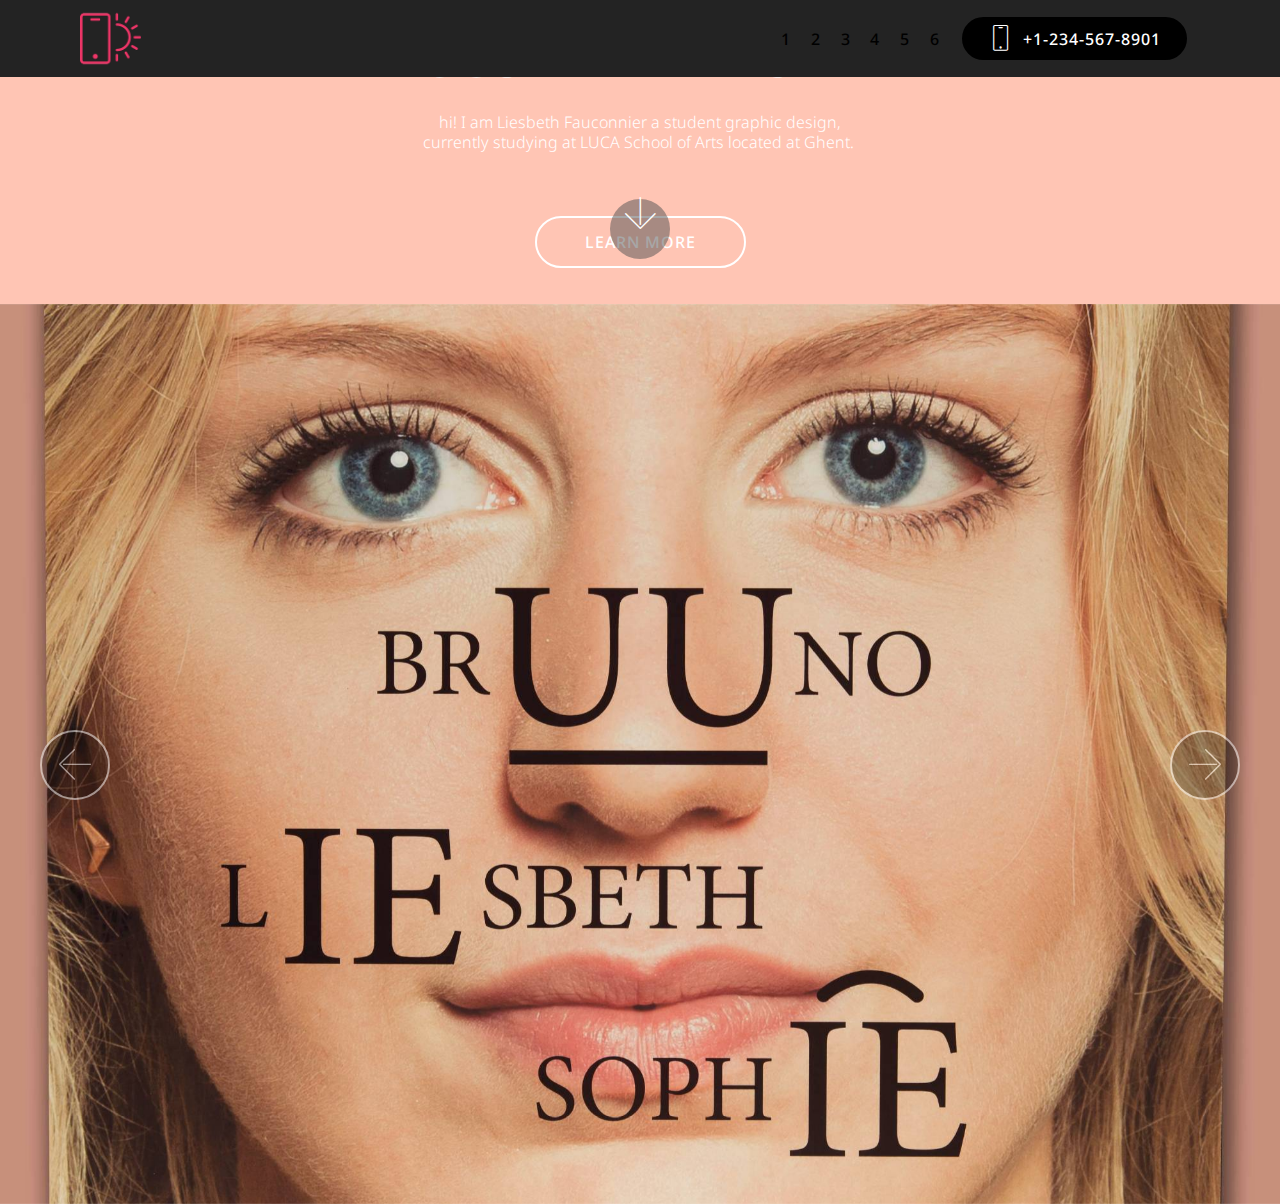
==== commit f194b173: "create github pages" ====
--- a/index.html
+++ b/index.html
@@ -6,7 +6,7 @@
   <meta http-equiv="X-UA-Compatible" content="IE=edge">
   <meta name="generator" content="Mobirise v4.4.1, mobirise.com">
   <meta name="viewport" content="width=device-width, initial-scale=1">
-  <link rel="shortcut icon" href="assets/images/logo2.png" type="image/x-icon">
+  <link rel="shortcut icon" href="assets/images/logo23.png" type="image/x-icon">
   <meta name="description" content="">
   <title>Home</title>
   <link rel="stylesheet" href="assets/web/assets/mobirise-icons/mobirise-icons.css">
@@ -23,11 +23,11 @@
   
 </head>
 <body>
-<section class="menu cid-qPySooYrEu" once="menu" id="menu2-2s" data-rv-view="5047">
+<section class="menu cid-qPySooYrEu" once="menu" id="menu2-2s" data-rv-view="5511">
 
     
 
-    <nav class="navbar navbar-expand beta-menu navbar-dropdown align-items-center navbar-fixed-top navbar-toggleable-sm bg-color transparent">
+    <nav class="navbar navbar-expand beta-menu navbar-dropdown align-items-center navbar-fixed-top navbar-toggleable-sm">
         <button class="navbar-toggler navbar-toggler-right" type="button" data-toggle="collapse" data-target="#navbarSupportedContent" aria-controls="navbarSupportedContent" aria-expanded="false" aria-label="Toggle navigation">
             <div class="hamburger">
                 <span></span>
@@ -38,32 +38,40 @@
         </button>
         <div class="menu-logo">
             <div class="navbar-brand">
-                
+                <span class="navbar-logo">
+                    <a href="https://mobirise.com">
+                        <img src="assets/images/logo2.png" alt="Mobirise" media-simple="true" style="height: 3.8rem;">
+                    </a>
+                </span>
                 
             </div>
         </div>
         <div class="collapse navbar-collapse" id="navbarSupportedContent">
-            <ul class="navbar-nav nav-dropdown nav-right navbar-nav-top-padding" data-app-modern-menu="true"><li class="nav-item">
-                    <a class="nav-link link text-white display-4" href="https://mobirise.com">
+            <ul class="navbar-nav nav-dropdown" data-app-modern-menu="true"><li class="nav-item">
+                    <a class="nav-link link text-primary display-4" href="https://mobirise.com">
                         1<br>
                     </a>
-                </li><li class="nav-item"><a class="nav-link link text-white display-4" href="https://mobirise.com">
+                </li><li class="nav-item"><a class="nav-link link text-primary display-4" href="page2.html">
                         2<br>
-                    </a></li><li class="nav-item"><a class="nav-link link text-white display-4" href="https://mobirise.com">
+                    </a></li><li class="nav-item"><a class="nav-link link text-primary display-4" href="page3.html">
                         3<br>
-                    </a></li><li class="nav-item"><a class="nav-link link text-white display-4" href="https://mobirise.com">
+                    </a></li><li class="nav-item"><a class="nav-link link text-primary display-4" href="page4.html">
                         4
-                    </a></li><li class="nav-item"><a class="nav-link link text-white display-4" href="https://mobirise.com">
+                    </a></li><li class="nav-item"><a class="nav-link link text-primary display-4" href="page5.html">
                         5
-                    </a></li><li class="nav-item"><a class="nav-link link text-white display-4" href="https://mobirise.com">
+                    </a></li><li class="nav-item"><a class="nav-link link text-primary display-4" href="page6.html">
                         6<br>
                     </a></li></ul>
-            
+            <div class="navbar-buttons mbr-section-btn"><a class="btn btn-sm btn-primary display-4" href="tel:+1-234-567-8901">
+                    <span class="btn-icon mbri-mobile mbr-iconfont mbr-iconfont-btn">
+                    </span>
+                    +1-234-567-8901
+                </a></div>
         </div>
     </nav>
 </section>
 
-<section class="engine"><a href="https://mobirise.co/f">bootstrap builder</a></section><section class="cid-qF0Z42wJJO" id="header2-15" data-rv-view="5029">
+<section class="engine"><a href="https://mobirise.co/k">bootstrap templates</a></section><section class="cid-qF0Z42wJJO" id="header2-15" data-rv-view="5493">
 
     
 
@@ -86,7 +94,7 @@
     </div>
 </section>
 
-<section class="carousel slide cid-qF0RZaVipR" data-interval="false" id="slider1-y" data-rv-view="5032">
+<section class="carousel slide cid-qF0RZaVipR" data-interval="false" id="slider1-y" data-rv-view="5496">
 
     
 
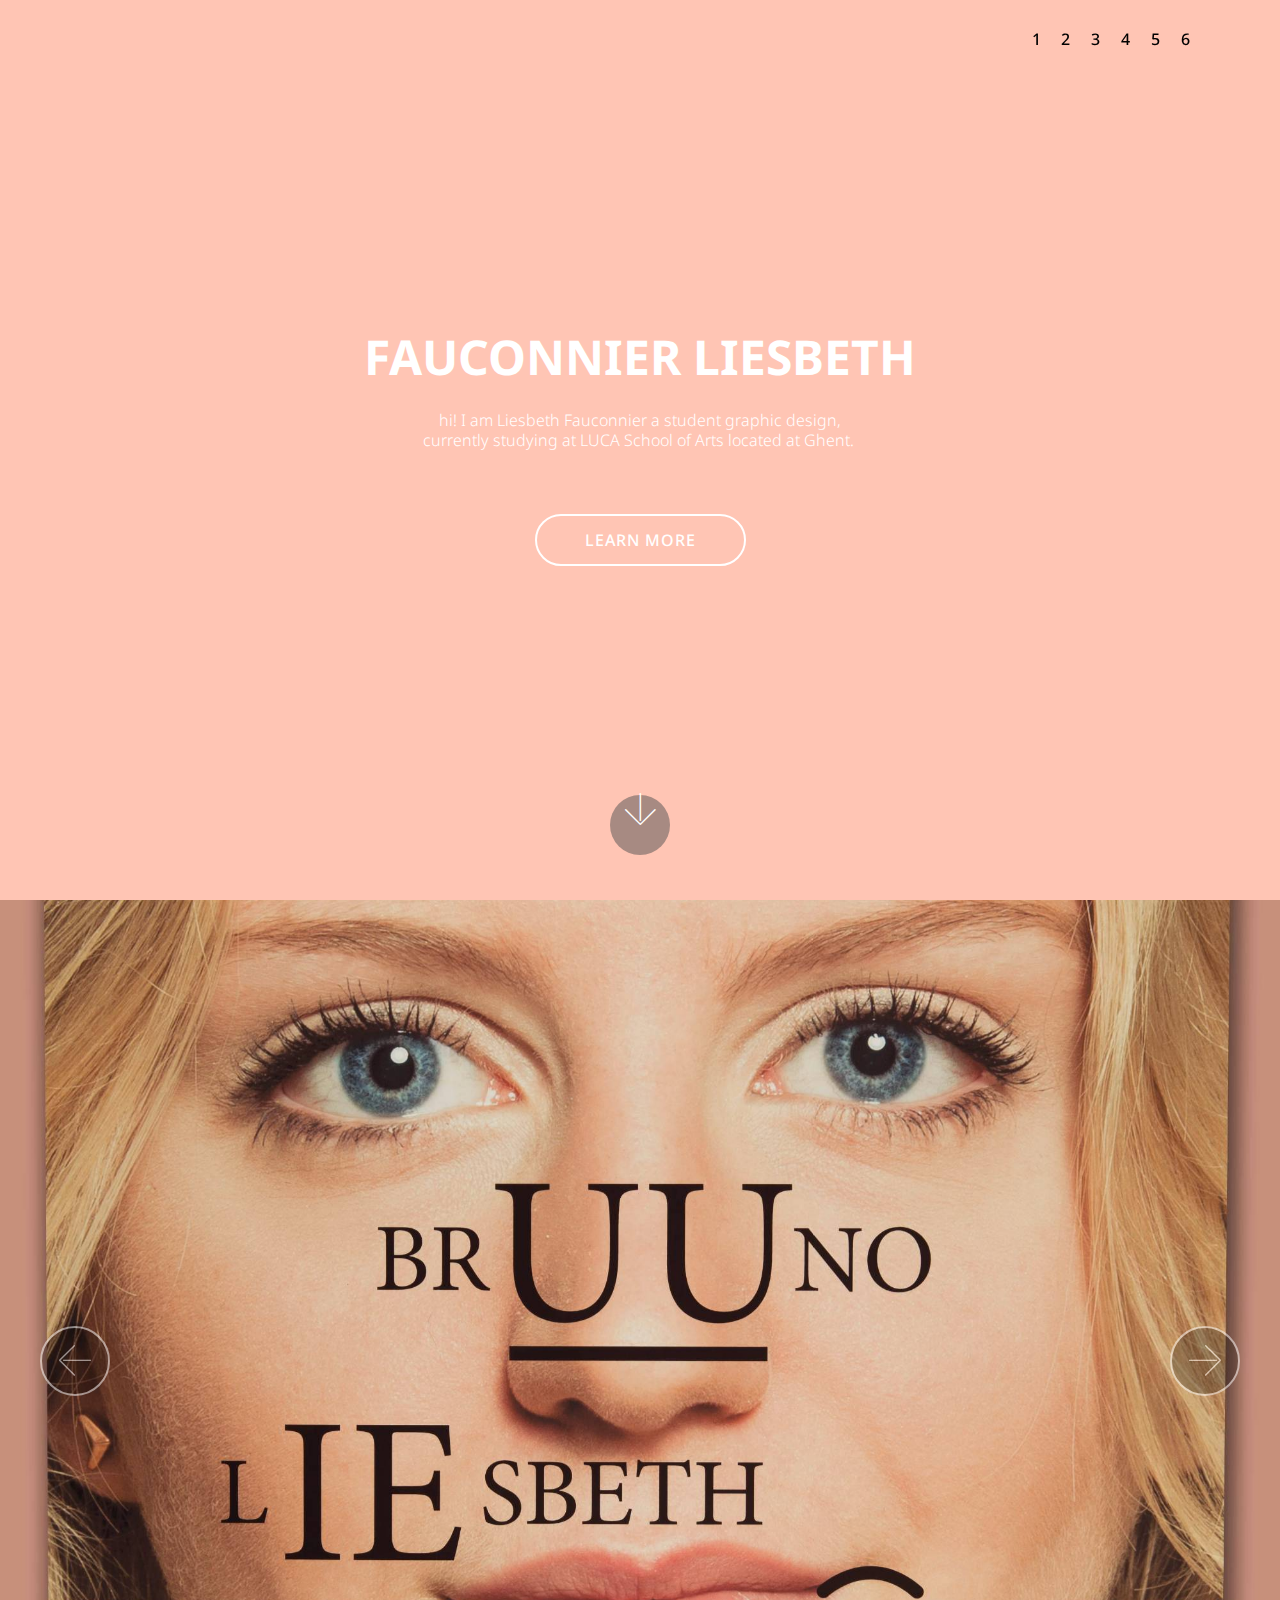
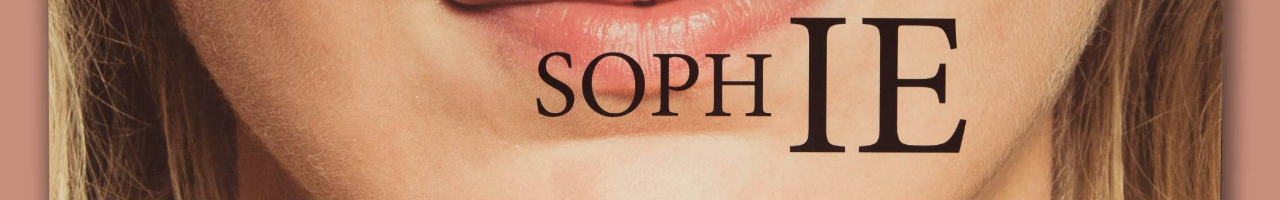
==== commit a0cf77af: "create github pages" ====
--- a/index.html
+++ b/index.html
@@ -6,7 +6,7 @@
   <meta http-equiv="X-UA-Compatible" content="IE=edge">
   <meta name="generator" content="Mobirise v4.4.1, mobirise.com">
   <meta name="viewport" content="width=device-width, initial-scale=1">
-  <link rel="shortcut icon" href="assets/images/logo23.png" type="image/x-icon">
+  <link rel="shortcut icon" href="assets/images/logo2.png" type="image/x-icon">
   <meta name="description" content="">
   <title>Home</title>
   <link rel="stylesheet" href="assets/web/assets/mobirise-icons/mobirise-icons.css">
@@ -23,11 +23,11 @@
   
 </head>
 <body>
-<section class="menu cid-qPySooYrEu" once="menu" id="menu2-2s" data-rv-view="5511">
+<section class="menu cid-qPySooYrEu" once="menu" id="menu2-2s" data-rv-view="6197">
 
     
 
-    <nav class="navbar navbar-expand beta-menu navbar-dropdown align-items-center navbar-fixed-top navbar-toggleable-sm">
+    <nav class="navbar navbar-expand beta-menu navbar-dropdown align-items-center navbar-fixed-top navbar-toggleable-sm bg-color transparent">
         <button class="navbar-toggler navbar-toggler-right" type="button" data-toggle="collapse" data-target="#navbarSupportedContent" aria-controls="navbarSupportedContent" aria-expanded="false" aria-label="Toggle navigation">
             <div class="hamburger">
                 <span></span>
@@ -38,17 +38,13 @@
         </button>
         <div class="menu-logo">
             <div class="navbar-brand">
-                <span class="navbar-logo">
-                    <a href="https://mobirise.com">
-                        <img src="assets/images/logo2.png" alt="Mobirise" media-simple="true" style="height: 3.8rem;">
-                    </a>
-                </span>
+                
                 
             </div>
         </div>
         <div class="collapse navbar-collapse" id="navbarSupportedContent">
-            <ul class="navbar-nav nav-dropdown" data-app-modern-menu="true"><li class="nav-item">
-                    <a class="nav-link link text-primary display-4" href="https://mobirise.com">
+            <ul class="navbar-nav nav-dropdown nav-right navbar-nav-top-padding" data-app-modern-menu="true"><li class="nav-item">
+                    <a class="nav-link link text-primary display-4" href="index.html">
                         1<br>
                     </a>
                 </li><li class="nav-item"><a class="nav-link link text-primary display-4" href="page2.html">
@@ -60,18 +56,14 @@
                     </a></li><li class="nav-item"><a class="nav-link link text-primary display-4" href="page5.html">
                         5
                     </a></li><li class="nav-item"><a class="nav-link link text-primary display-4" href="page6.html">
-                        6<br>
+                        6
                     </a></li></ul>
-            <div class="navbar-buttons mbr-section-btn"><a class="btn btn-sm btn-primary display-4" href="tel:+1-234-567-8901">
-                    <span class="btn-icon mbri-mobile mbr-iconfont mbr-iconfont-btn">
-                    </span>
-                    +1-234-567-8901
-                </a></div>
+            
         </div>
     </nav>
 </section>
 
-<section class="engine"><a href="https://mobirise.co/k">bootstrap templates</a></section><section class="cid-qF0Z42wJJO" id="header2-15" data-rv-view="5493">
+<section class="engine"><a href="https://mobirise.co/q">bootstrap slider</a></section><section class="cid-qF0Z42wJJO mbr-fullscreen" id="header2-15" data-rv-view="6179">
 
     
 
@@ -94,7 +86,7 @@
     </div>
 </section>
 
-<section class="carousel slide cid-qF0RZaVipR" data-interval="false" id="slider1-y" data-rv-view="5496">
+<section class="carousel slide cid-qF0RZaVipR" data-interval="false" id="slider1-y" data-rv-view="6182">
 
     
 
--- a/assets/mobirise/css/mbr-additional.css
+++ b/assets/mobirise/css/mbr-additional.css
@@ -1338,8 +1338,6 @@
   min-height: 100vh;
 }
 .cid-qF0Z42wJJO {
-  padding-top: 30px;
-  padding-bottom: 30px;
   background-color: #ffc5b4;
 }
 .cid-qF0RZaVipR .modal-body .close {
